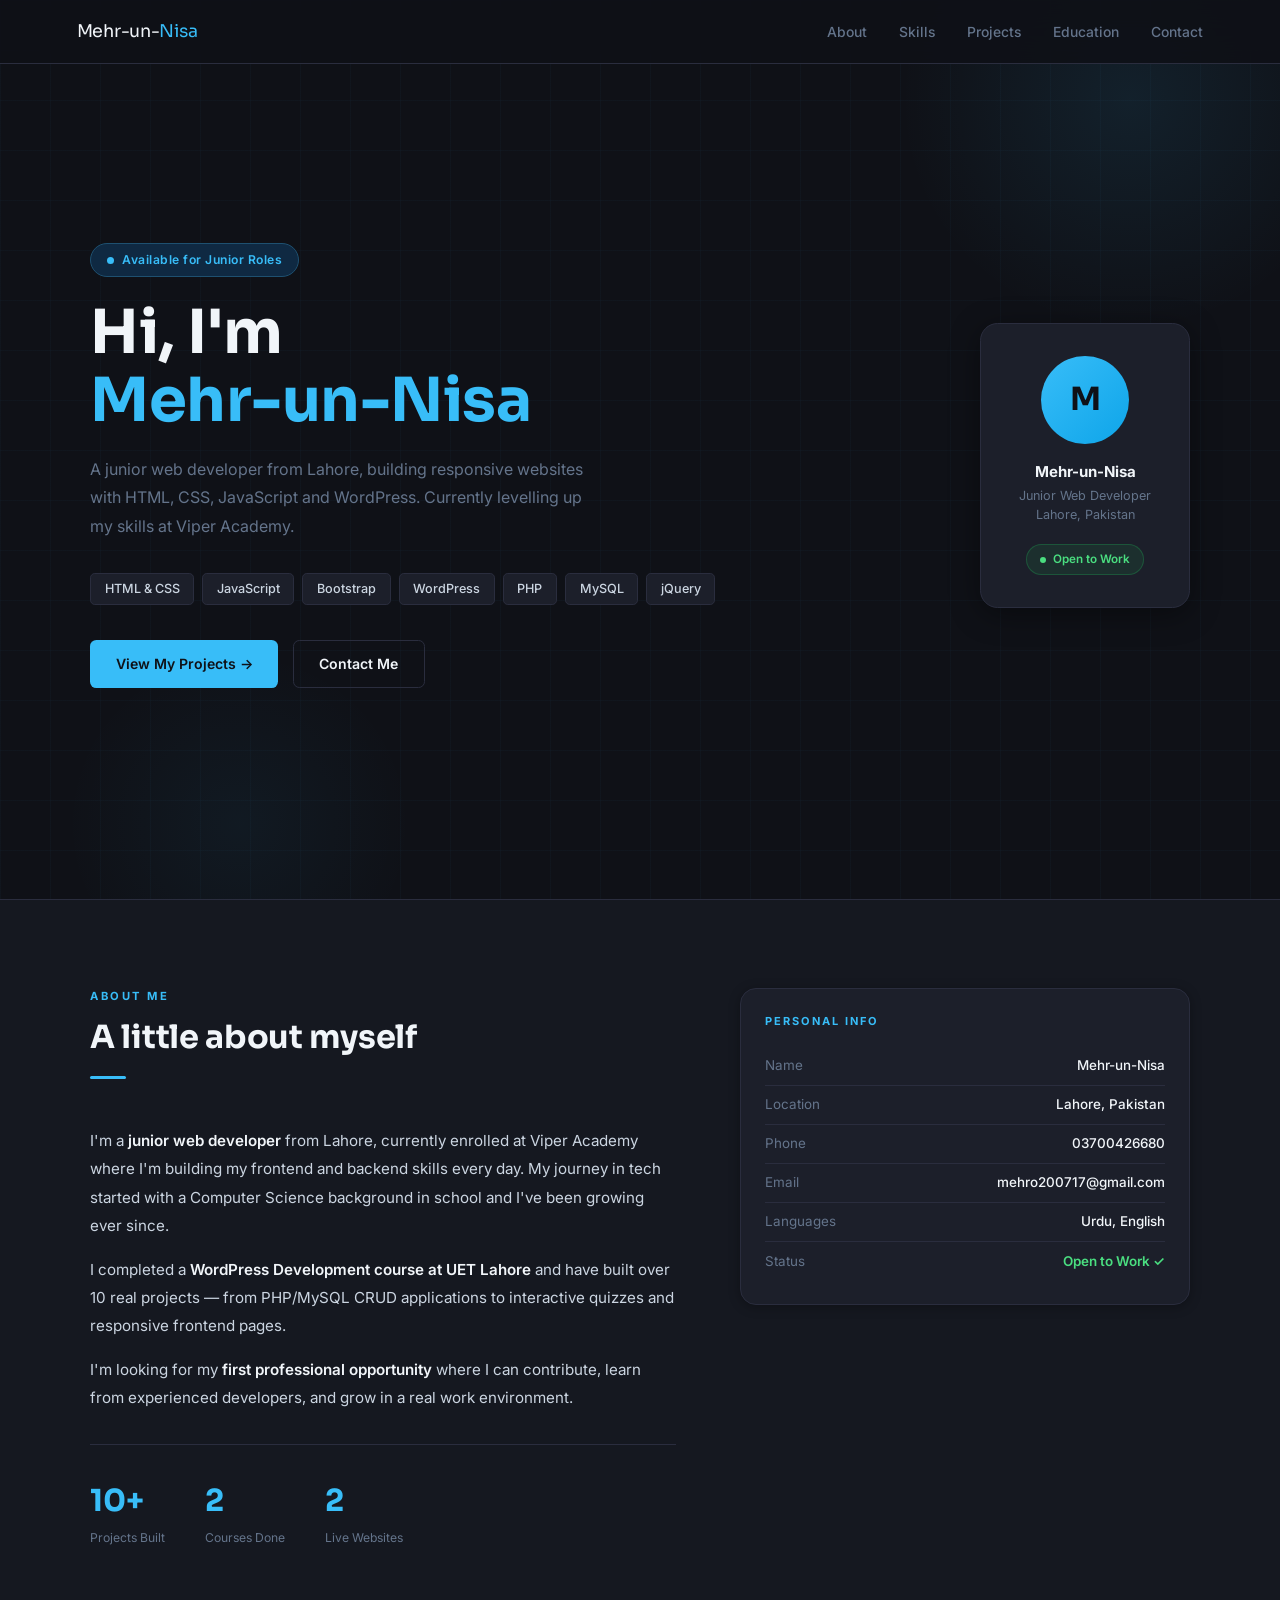
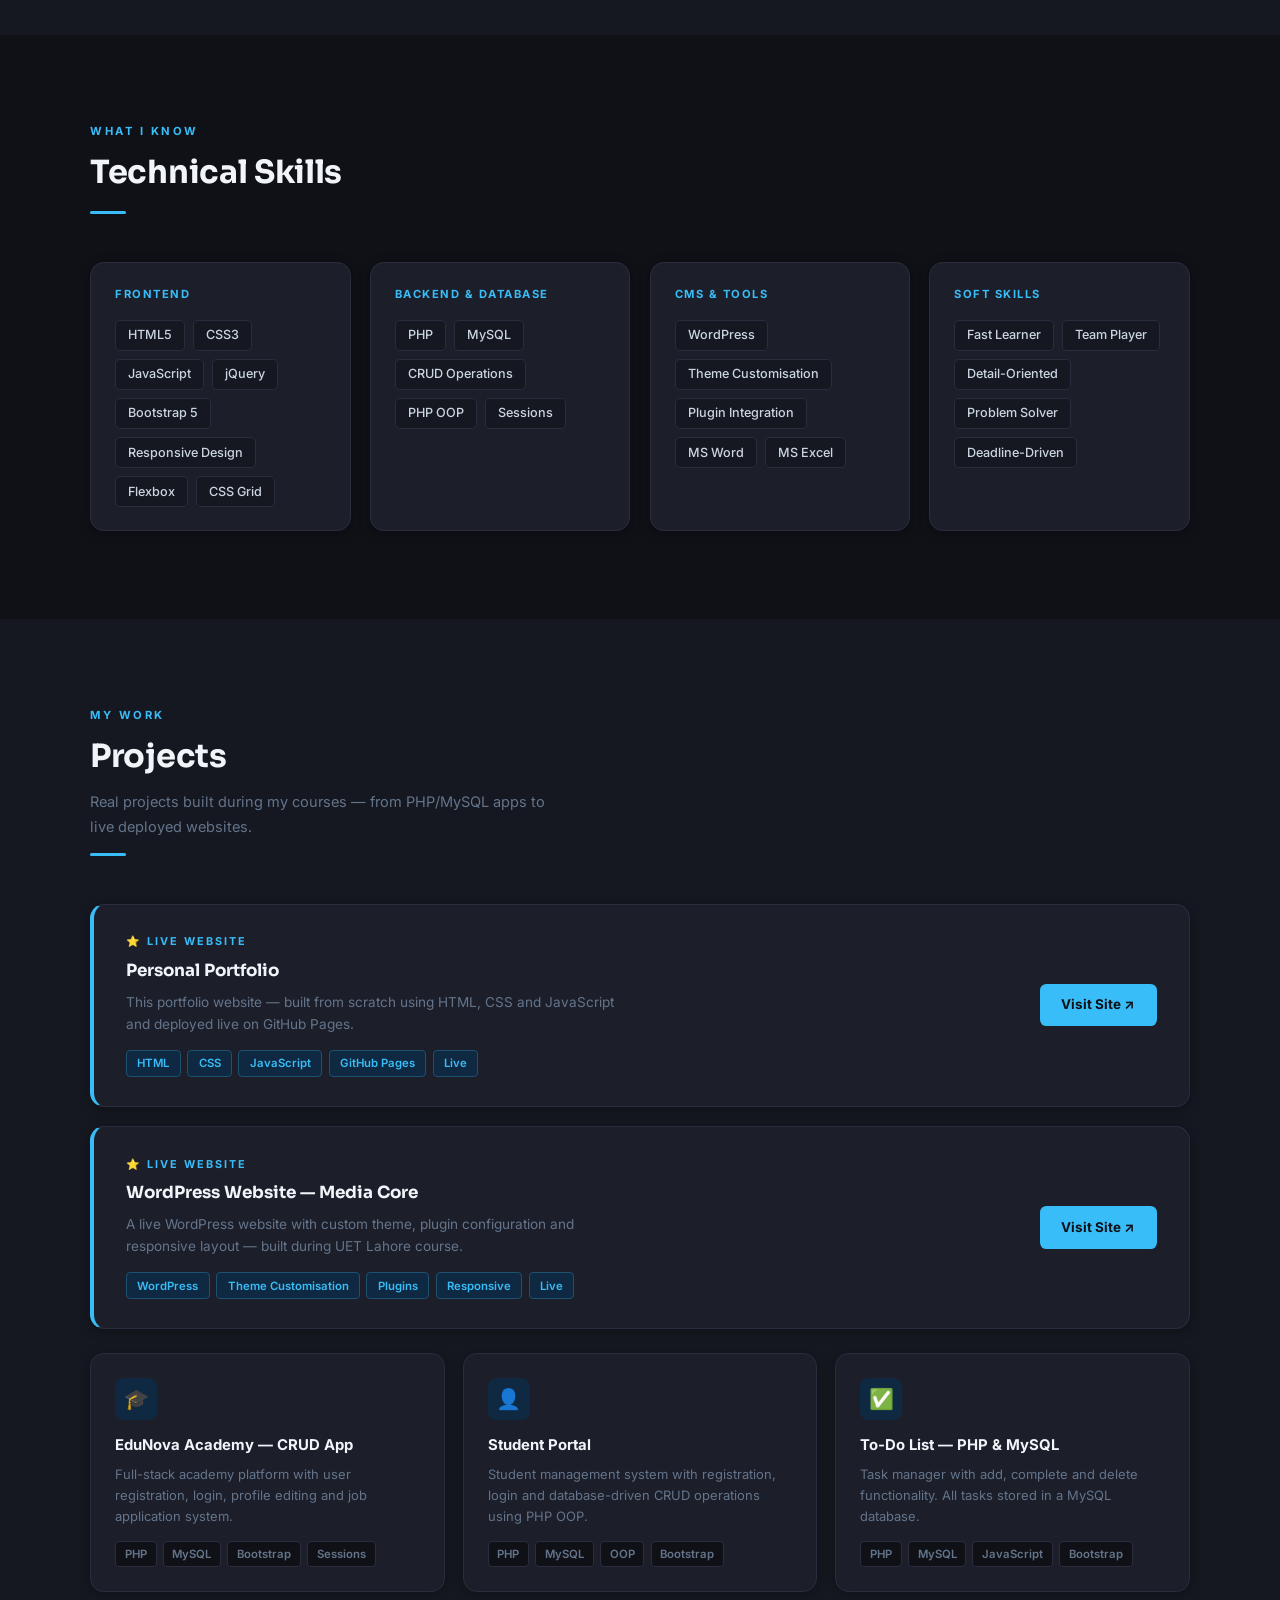
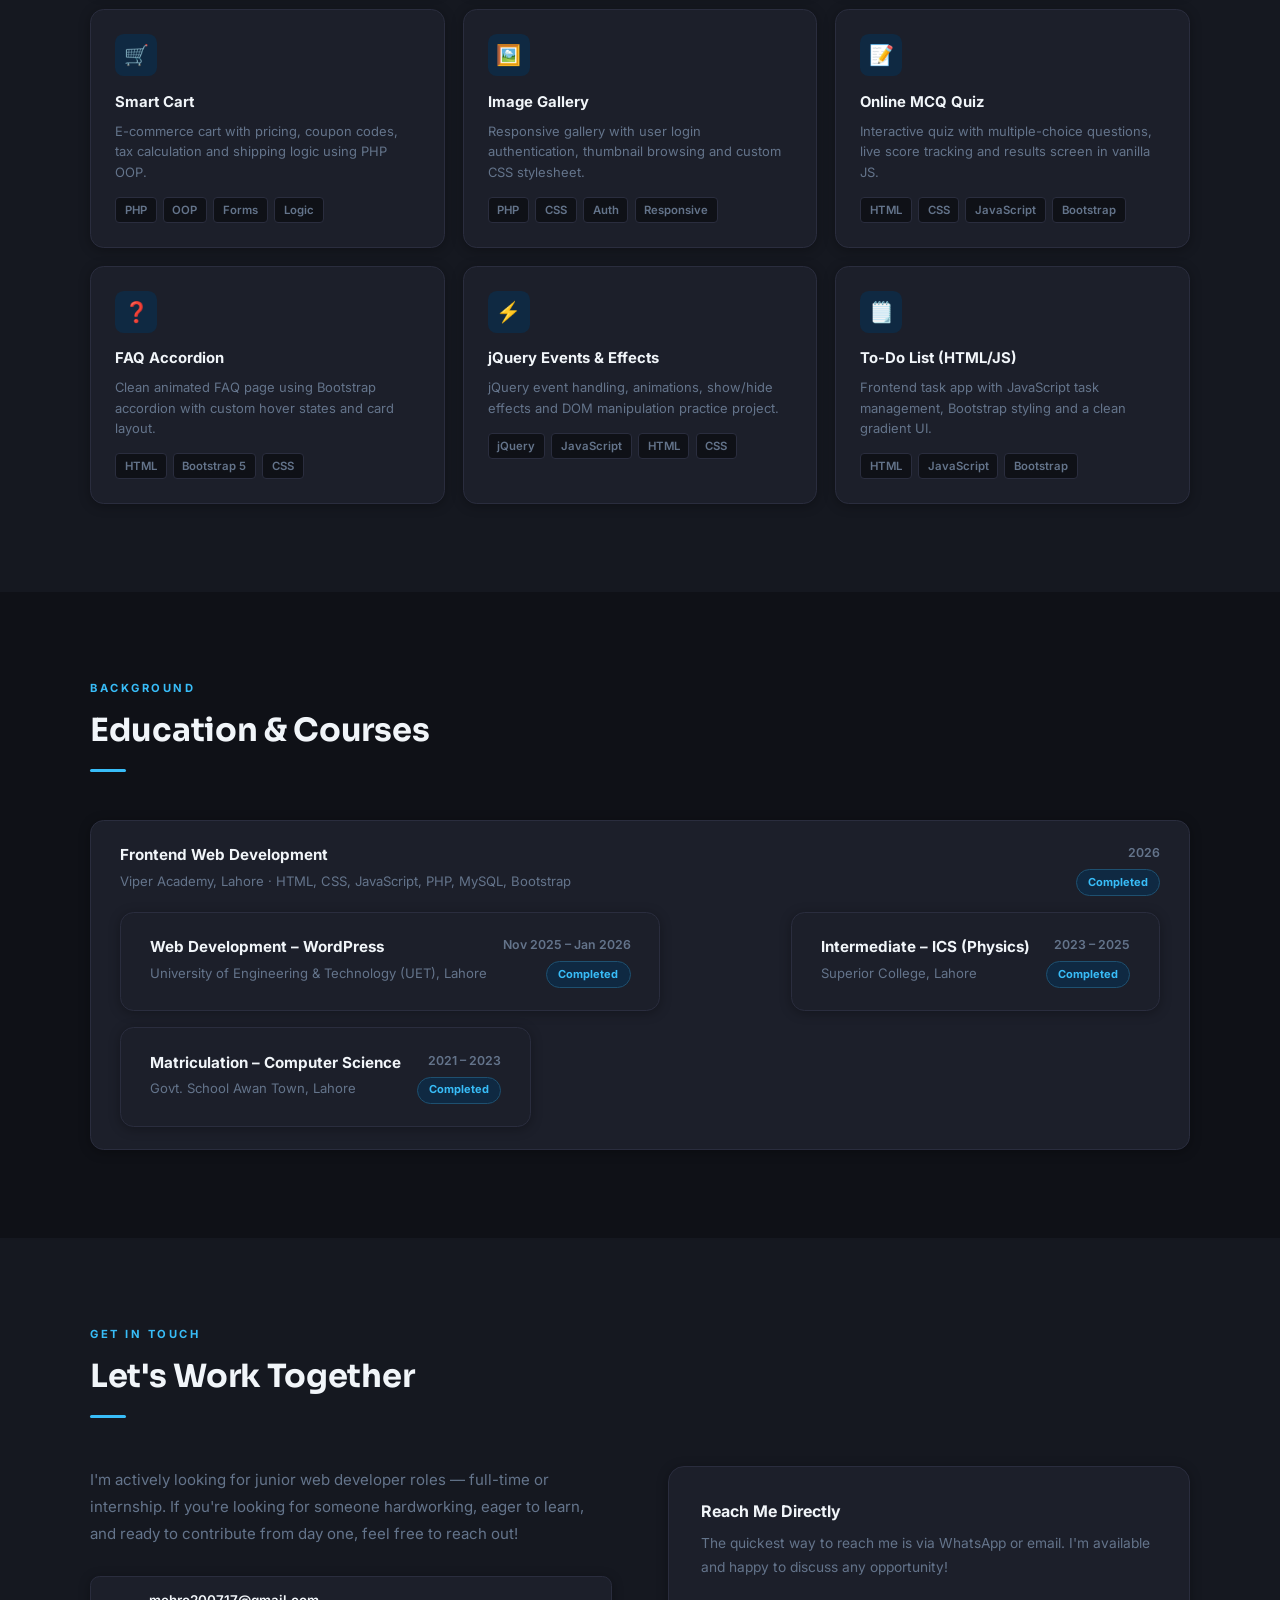
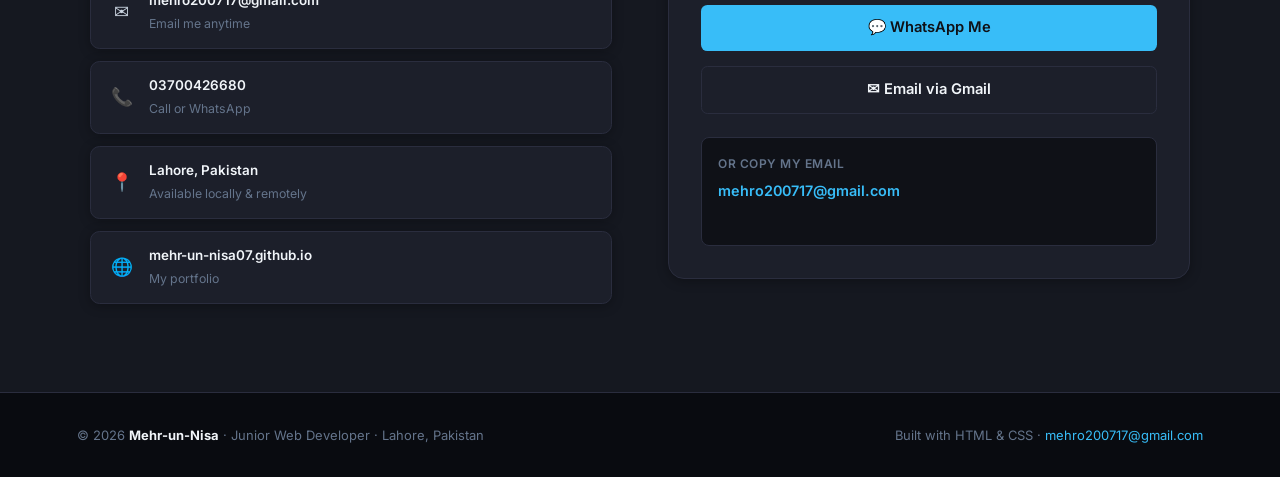
==== index.html @ b3abe7eb "Update index.html Course Update" ====
<!DOCTYPE html>
<html lang="en">
<head>
  <meta charset="UTF-8"/>
  <meta name="viewport" content="width=device-width, initial-scale=1.0"/>
  <title>Mehr-un-Nisa | Junior Web Developer</title>
  <link href="https://fonts.googleapis.com/css2?family=Inter:wght@300;400;500;600;700&family=Sora:wght@600;700&display=swap" rel="stylesheet"/>
  <style>
    *, *::before, *::after { margin:0; padding:0; box-sizing:border-box; }

    :root {
      --bg:        #0F1117;
      --bg2:       #151820;
      --card:      #1C1F2A;
      --card2:     #222638;
      --border:    #2A2D3E;
      --accent:    #38BDF8;
      --accent-lt: #0F2942;
      --accent-md: #1E5070;
      --accent-dk: #0EA5E9;
      --dark:      #F1F5F9;
      --body:      #CBD5E1;
      --muted:     #64748B;
      --shadow:    0 2px 12px rgba(0,0,0,0.3);
      --shadow-md: 0 6px 30px rgba(0,0,0,0.4);
    }

    html { scroll-behavior: smooth; }
    body { font-family: 'Inter', sans-serif; background: var(--bg); color: var(--body); overflow-x: hidden; line-height: 1.6; }

    /* NAV */
    nav {
      position: fixed; top: 0; left: 0; right: 0; z-index: 100;
      background: rgba(15,17,23,0.92);
      backdrop-filter: blur(16px);
      border-bottom: 1px solid var(--border);
      padding: 0 6%; height: 64px;
      display: flex; align-items: center; justify-content: space-between;
    }
    .nav-logo { font-family: 'Sora', sans-serif; font-size: 1.1rem; color: var(--dark); letter-spacing: -0.3px; }
    .nav-logo span { color: var(--accent); }
    .nav-links { list-style: none; display: flex; gap: 2rem; }
    .nav-links a { text-decoration: none; font-size: 0.87rem; font-weight: 500; color: var(--muted); transition: color 0.2s; }
    .nav-links a:hover { color: var(--accent); }

    /* HERO */
    .hero {
      min-height: 100vh;
      display: flex; align-items: center;
      padding: 7rem 6% 5rem;
      background: var(--bg);
      border-bottom: 1px solid var(--border);
      position: relative; overflow: hidden;
    }
    .hero-grid {
      position: absolute; inset: 0;
      background-image: linear-gradient(rgba(56,189,248,0.03) 1px, transparent 1px), linear-gradient(90deg, rgba(56,189,248,0.03) 1px, transparent 1px);
      background-size: 50px 50px;
      pointer-events: none;
    }
    .hero-glow {
      position: absolute; top: -150px; right: -100px;
      width: 500px; height: 500px;
      background: radial-gradient(circle, rgba(56,189,248,0.09) 0%, transparent 65%);
      border-radius: 50%; pointer-events: none;
    }
    .hero-glow2 {
      position: absolute; bottom: -100px; left: 5%;
      width: 350px; height: 350px;
      background: radial-gradient(circle, rgba(56,189,248,0.05) 0%, transparent 70%);
      border-radius: 50%; pointer-events: none;
    }
    .hero-inner { max-width: 1100px; margin: 0 auto; width: 100%; display: grid; grid-template-columns: 1fr auto; gap: 4rem; align-items: center; position: relative; z-index: 1; }
    .hero-pill {
      display: inline-flex; align-items: center; gap: 0.5rem;
      background: var(--accent-lt); color: var(--accent);
      font-size: 0.76rem; font-weight: 600; letter-spacing: 0.5px;
      padding: 0.38rem 1rem; border-radius: 2rem;
      border: 1px solid var(--accent-md); margin-bottom: 1.4rem;
    }
    .hero-pill::before { content: ''; width: 7px; height: 7px; border-radius: 50%; background: var(--accent); animation: blink 2s infinite; }
    @keyframes blink { 0%,100%{opacity:1;} 50%{opacity:0.2;} }
    .hero h1 { font-family: 'Sora', sans-serif; font-size: clamp(2.3rem, 5vw, 3.8rem); line-height: 1.12; color: var(--dark); margin-bottom: 1.2rem; letter-spacing: -0.5px; }
    .hero h1 span { color: var(--accent); }
    .hero-sub { font-size: 1rem; color: var(--muted); max-width: 500px; line-height: 1.8; margin-bottom: 2rem; }
    .hero-chips { display: flex; flex-wrap: wrap; gap: 0.5rem; margin-bottom: 2.2rem; }
    .chip { background: var(--card); border: 1px solid var(--border); color: var(--body); font-size: 0.79rem; font-weight: 500; padding: 0.3rem 0.85rem; border-radius: 0.3rem; }
    .hero-btns { display: flex; gap: 0.9rem; flex-wrap: wrap; }
    .btn { padding: 0.72rem 1.6rem; border-radius: 0.4rem; font-size: 0.88rem; font-weight: 600; text-decoration: none; transition: all 0.2s; font-family: 'Inter', sans-serif; border: none; cursor: pointer; display: inline-flex; align-items: center; gap: 0.4rem; }
    .btn-primary { background: var(--accent); color: #0F1117; }
    .btn-primary:hover { background: var(--accent-dk); transform: translateY(-2px); box-shadow: 0 6px 20px rgba(56,189,248,0.3); }
    .btn-outline { background: transparent; color: var(--dark); border: 1.5px solid var(--border); }
    .btn-outline:hover { border-color: var(--accent); color: var(--accent); transform: translateY(-2px); }

    .hero-card { background: var(--card); border: 1px solid var(--border); border-radius: 1.1rem; padding: 2rem 1.7rem; text-align: center; box-shadow: var(--shadow-md); min-width: 210px; }
    .avatar { width: 88px; height: 88px; border-radius: 50%; background: linear-gradient(135deg, var(--accent) 0%, #0EA5E9 100%); display: flex; align-items: center; justify-content: center; font-family: 'Sora', sans-serif; font-size: 2rem; color: #0F1117; font-weight: 700; margin: 0 auto 1rem; }
    .hero-card h3 { font-size: 0.94rem; font-weight: 700; color: var(--dark); margin-bottom: 0.2rem; }
    .hero-card p { font-size: 0.79rem; color: var(--muted); margin-bottom: 1.2rem; line-height: 1.5; }
    .open-badge { display: inline-flex; align-items: center; gap: 0.4rem; background: rgba(34,197,94,0.1); border: 1px solid rgba(34,197,94,0.25); color: #4ADE80; font-size: 0.73rem; font-weight: 600; padding: 0.33rem 0.85rem; border-radius: 2rem; }
    .open-badge::before { content: ''; width: 6px; height: 6px; border-radius: 50%; background: #4ADE80; animation: blink 2s infinite; }

    /* SECTIONS */
    .section { padding: 5.5rem 6%; }
    .section-inner { max-width: 1100px; margin: 0 auto; }
    .sec-label { font-size: 0.7rem; font-weight: 700; letter-spacing: 2.5px; text-transform: uppercase; color: var(--accent); margin-bottom: 0.4rem; }
    .sec-title { font-family: 'Sora', sans-serif; font-size: clamp(1.5rem, 2.5vw, 2rem); color: var(--dark); margin-bottom: 0.5rem; letter-spacing: -0.3px; }
    .sec-desc { font-size: 0.91rem; color: var(--muted); max-width: 480px; line-height: 1.7; }
    .sec-line { width: 36px; height: 3px; background: var(--accent); border-radius: 2px; margin-top: 0.8rem; margin-bottom: 3rem; }

    /* ABOUT */
    #about { background: var(--bg2); }
    .about-grid { display: grid; grid-template-columns: 1.3fr 1fr; gap: 4rem; align-items: start; }
    .about-text p { font-size: 0.95rem; color: var(--body); line-height: 1.85; margin-bottom: 1rem; }
    .about-text strong { color: var(--dark); font-weight: 600; }
    .stats { display: flex; gap: 2.5rem; margin-top: 2rem; padding-top: 2rem; border-top: 1px solid var(--border); }
    .stat-num { font-family: 'Sora', sans-serif; font-size: 1.9rem; color: var(--accent); font-weight: 700; }
    .stat-lbl { font-size: 0.76rem; color: var(--muted); margin-top: 0.1rem; }
    .info-box { background: var(--card); border: 1px solid var(--border); border-radius: 1rem; padding: 1.5rem; box-shadow: var(--shadow); }
    .info-box h4 { font-size: 0.69rem; font-weight: 700; letter-spacing: 2px; text-transform: uppercase; color: var(--accent); margin-bottom: 1rem; }
    .info-row { display: flex; justify-content: space-between; padding: 0.52rem 0; border-bottom: 1px solid var(--border); font-size: 0.84rem; }
    .info-row:last-child { border-bottom: none; }
    .info-row span:first-child { color: var(--muted); }
    .info-row span:last-child { color: var(--dark); font-weight: 500; text-align: right; max-width: 55%; }

    /* SKILLS */
    #skills { background: var(--bg); }
    .skills-grid { display: grid; grid-template-columns: repeat(auto-fit, minmax(240px, 1fr)); gap: 1.2rem; }
    .skill-box { background: var(--card); border: 1px solid var(--border); border-radius: 0.85rem; padding: 1.4rem 1.5rem; transition: all 0.22s; box-shadow: var(--shadow); }
    .skill-box:hover { border-color: var(--accent-md); transform: translateY(-3px); box-shadow: var(--shadow-md); }
    .skill-box-title { font-size: 0.7rem; font-weight: 700; letter-spacing: 1.5px; text-transform: uppercase; color: var(--accent); margin-bottom: 1rem; }
    .skill-tags { display: flex; flex-wrap: wrap; gap: 0.5rem; }
    .skill-tag { background: var(--bg2); border: 1px solid var(--border); color: var(--body); font-size: 0.79rem; font-weight: 500; padding: 0.28rem 0.75rem; border-radius: 0.3rem; }

    /* PROJECTS */
    #projects { background: var(--bg2); }
    .featured-card { background: var(--card); border: 1px solid var(--border); border-left: 4px solid var(--accent); border-radius: 0.9rem; padding: 1.8rem 2rem; margin-bottom: 1.2rem; display: flex; justify-content: space-between; align-items: center; gap: 2rem; flex-wrap: wrap; box-shadow: var(--shadow); transition: all 0.22s; }
    .featured-card:hover { box-shadow: var(--shadow-md); transform: translateY(-2px); border-color: var(--accent); }
    .feat-label { font-size: 0.68rem; font-weight: 700; letter-spacing: 2px; text-transform: uppercase; color: var(--accent); margin-bottom: 0.45rem; }
    .featured-card h3 { font-size: 1.05rem; font-weight: 700; color: var(--dark); margin-bottom: 0.35rem; font-family: 'Sora', sans-serif; }
    .featured-card p { font-size: 0.85rem; color: var(--muted); line-height: 1.65; margin-bottom: 0.9rem; max-width: 500px; }
    .tag-row { display: flex; flex-wrap: wrap; gap: 0.4rem; }
    .ptag { background: var(--accent-lt); border: 1px solid var(--accent-md); color: var(--accent); font-size: 0.71rem; font-weight: 600; padding: 0.22rem 0.65rem; border-radius: 0.25rem; }
    .live-btn { display: inline-flex; align-items: center; gap: 0.4rem; background: var(--accent); color: #0F1117; padding: 0.65rem 1.35rem; border-radius: 0.4rem; text-decoration: none; font-size: 0.84rem; font-weight: 700; white-space: nowrap; transition: all 0.2s; }
    .live-btn:hover { background: var(--accent-dk); transform: translateY(-1px); box-shadow: 0 4px 16px rgba(56,189,248,0.3); }

    .projects-grid { display: grid; grid-template-columns: repeat(auto-fill, minmax(290px, 1fr)); gap: 1.1rem; margin-top: 1.5rem; }
    .project-card { background: var(--card); border: 1px solid var(--border); border-radius: 0.85rem; padding: 1.5rem; transition: all 0.22s; box-shadow: var(--shadow); }
    .project-card:hover { border-color: var(--accent-md); transform: translateY(-3px); box-shadow: var(--shadow-md); }
    .project-icon { width: 42px; height: 42px; border-radius: 0.55rem; background: var(--accent-lt); display: flex; align-items: center; justify-content: center; font-size: 1.25rem; margin-bottom: 0.9rem; }
    .project-card h3 { font-size: 0.93rem; font-weight: 700; color: var(--dark); margin-bottom: 0.38rem; }
    .project-card p { font-size: 0.81rem; color: var(--muted); line-height: 1.6; margin-bottom: 0.9rem; }
    .project-techs { display: flex; flex-wrap: wrap; gap: 0.38rem; }
    .tech { background: var(--bg); border: 1px solid var(--border); color: var(--muted); font-size: 0.71rem; font-weight: 600; padding: 0.18rem 0.55rem; border-radius: 0.25rem; }

    /* EDUCATION */
    #education { background: var(--bg); }
    .edu-list { display: flex; flex-direction: column; gap: 1rem; }
    .edu-card { background: var(--card); border: 1px solid var(--border); border-radius: 0.85rem; padding: 1.4rem 1.8rem; display: flex; justify-content: space-between; align-items: flex-start; flex-wrap: wrap; gap: 1rem; transition: border-color 0.2s; box-shadow: var(--shadow); }
    .edu-card:hover { border-color: var(--accent-md); }
    .edu-card h4 { font-size: 0.95rem; font-weight: 700; color: var(--dark); margin-bottom: 0.2rem; }
    .edu-card p { font-size: 0.82rem; color: var(--muted); }
    .edu-right { display: flex; flex-direction: column; align-items: flex-end; gap: 0.4rem; }
    .edu-year { font-size: 0.77rem; font-weight: 600; color: var(--muted); }
    .edu-badge { font-size: 0.69rem; font-weight: 700; padding: 0.22rem 0.7rem; border-radius: 2rem; background: var(--accent-lt); color: var(--accent); border: 1px solid var(--accent-md); }
    .edu-badge.active { background: rgba(34,197,94,0.1); color: #4ADE80; border-color: rgba(34,197,94,0.3); }

    /* CONTACT */
    #contact { background: var(--bg2); }
    .contact-grid { display: grid; grid-template-columns: 1fr 1fr; gap: 3.5rem; align-items: start; }
    .contact-info p { font-size: 0.94rem; color: var(--muted); line-height: 1.8; margin-bottom: 1.8rem; }
    .contact-links { display: flex; flex-direction: column; gap: 0.75rem; }
    .contact-link { display: flex; align-items: center; gap: 0.9rem; background: var(--card); border: 1px solid var(--border); border-radius: 0.6rem; padding: 0.85rem 1.1rem; text-decoration: none; color: var(--body); font-size: 0.87rem; transition: all 0.2s; box-shadow: var(--shadow); }
    .contact-link:hover { border-color: var(--accent); color: var(--accent); transform: translateX(3px); }
    .contact-link-icon { font-size: 1.1rem; width: 26px; text-align: center; }
    .contact-link strong { display: block; font-size: 0.84rem; font-weight: 600; color: var(--dark); }
    .contact-link span { font-size: 0.77rem; color: var(--muted); }

    .contact-box { background: var(--card); border: 1px solid var(--border); border-radius: 1rem; padding: 2rem; box-shadow: var(--shadow); }
    .contact-box h3 { font-size: 1rem; font-weight: 700; color: var(--dark); margin-bottom: 0.5rem; }
    .contact-box p { font-size: 0.86rem; color: var(--muted); margin-bottom: 1.6rem; line-height: 1.7; }

    /* FOOTER */
    footer { background: #090B10; color: var(--muted); border-top: 1px solid var(--border); padding: 2rem 6%; display: flex; justify-content: space-between; align-items: center; flex-wrap: wrap; gap: 1rem; font-size: 0.81rem; }
    footer strong { color: var(--dark); }
    footer a { color: var(--accent); text-decoration: none; }

    /* FADE */
    .fade { opacity: 0; transform: translateY(18px); transition: opacity 0.55s ease, transform 0.55s ease; }
    .fade.in { opacity: 1; transform: none; }
    .d1 { transition-delay: 0.1s; } .d2 { transition-delay: 0.2s; } .d3 { transition-delay: 0.3s; }

    /* RESPONSIVE */
    @media (max-width: 860px) {
      .hero-inner, .about-grid, .contact-grid { grid-template-columns: 1fr; }
      .hero-card { display: none; }
    }
    @media (max-width: 560px) {
      .nav-links { gap: 1.1rem; }
      .featured-card { flex-direction: column; }
      .stats { gap: 1.5rem; }
    }
  </style>
</head>
<body>

<!-- NAV -->
<nav>
  <div class="nav-logo">Mehr-un-<span>Nisa</span></div>
  <ul class="nav-links">
    <li><a href="#about">About</a></li>
    <li><a href="#skills">Skills</a></li>
    <li><a href="#projects">Projects</a></li>
    <li><a href="#education">Education</a></li>
    <li><a href="#contact">Contact</a></li>
  </ul>
</nav>

<!-- HERO -->
<section class="hero">
  <div class="hero-grid"></div>
  <div class="hero-glow"></div>
  <div class="hero-glow2"></div>
  <div class="hero-inner">
    <div>
      <div class="hero-pill">Available for Junior Roles</div>
      <h1>Hi, I'm<br><span>Mehr-un-Nisa</span></h1>
      <p class="hero-sub">A junior web developer from Lahore, building responsive websites with HTML, CSS, JavaScript and WordPress. Currently levelling up my skills at Viper Academy.</p>
      <div class="hero-chips">
        <span class="chip">HTML & CSS</span>
        <span class="chip">JavaScript</span>
        <span class="chip">Bootstrap</span>
        <span class="chip">WordPress</span>
        <span class="chip">PHP</span>
        <span class="chip">MySQL</span>
        <span class="chip">jQuery</span>
      </div>
      <div class="hero-btns">
        <a href="#projects" class="btn btn-primary">View My Projects →</a>
        <a href="#contact" class="btn btn-outline">Contact Me</a>
      </div>
    </div>
    <div class="hero-card">
      <div class="avatar">M</div>
      <h3>Mehr-un-Nisa</h3>
      <p>Junior Web Developer<br>Lahore, Pakistan</p>
      <div class="open-badge">Open to Work</div>
    </div>
  </div>
</section>

<!-- ABOUT -->
<section class="section" id="about">
  <div class="section-inner">
    <div class="about-grid">
      <div class="fade">
        <p class="sec-label">About Me</p>
        <h2 class="sec-title">A little about myself</h2>
        <div class="sec-line"></div>
        <div class="about-text">
          <p>I'm a <strong>junior web developer</strong> from Lahore, currently enrolled at Viper Academy where I'm building my frontend and backend skills every day. My journey in tech started with a Computer Science background in school and I've been growing ever since.</p>
          <p>I completed a <strong>WordPress Development course at UET Lahore</strong> and have built over 10 real projects — from PHP/MySQL CRUD applications to interactive quizzes and responsive frontend pages.</p>
          <p>I'm looking for my <strong>first professional opportunity</strong> where I can contribute, learn from experienced developers, and grow in a real work environment.</p>
        </div>
        <div class="stats">
          <div><div class="stat-num">10+</div><div class="stat-lbl">Projects Built</div></div>
          <div><div class="stat-num">2</div><div class="stat-lbl">Courses Done</div></div>
          <div><div class="stat-num">2</div><div class="stat-lbl">Live Websites</div></div>
        </div>
      </div>
      <div class="fade d2">
        <div class="info-box">
          <h4>Personal Info</h4>
          <div class="info-row"><span>Name</span><span>Mehr-un-Nisa</span></div>
          <div class="info-row"><span>Location</span><span>Lahore, Pakistan</span></div>
          <div class="info-row"><span>Phone</span><span>03700426680</span></div>
          <div class="info-row"><span>Email</span><span>mehro200717@gmail.com</span></div>
          <div class="info-row"><span>Languages</span><span>Urdu, English</span></div>
          <div class="info-row"><span>Status</span><span style="color:#4ADE80;font-weight:600;">Open to Work ✓</span></div>
        </div>
      </div>
    </div>
  </div>
</section>

<!-- SKILLS -->
<section class="section" id="skills">
  <div class="section-inner">
    <div class="fade">
      <p class="sec-label">What I Know</p>
      <h2 class="sec-title">Technical Skills</h2>
      <div class="sec-line"></div>
    </div>
    <div class="skills-grid">
      <div class="skill-box fade">
        <div class="skill-box-title">Frontend</div>
        <div class="skill-tags">
          <span class="skill-tag">HTML5</span><span class="skill-tag">CSS3</span>
          <span class="skill-tag">JavaScript</span><span class="skill-tag">jQuery</span>
          <span class="skill-tag">Bootstrap 5</span><span class="skill-tag">Responsive Design</span>
          <span class="skill-tag">Flexbox</span><span class="skill-tag">CSS Grid</span>
        </div>
      </div>
      <div class="skill-box fade d1">
        <div class="skill-box-title">Backend & Database</div>
        <div class="skill-tags">
          <span class="skill-tag">PHP</span><span class="skill-tag">MySQL</span>
          <span class="skill-tag">CRUD Operations</span><span class="skill-tag">PHP OOP</span>
          <span class="skill-tag">Sessions</span>
        </div>
      </div>
      <div class="skill-box fade d2">
        <div class="skill-box-title">CMS & Tools</div>
        <div class="skill-tags">
          <span class="skill-tag">WordPress</span><span class="skill-tag">Theme Customisation</span>
          <span class="skill-tag">Plugin Integration</span><span class="skill-tag">MS Word</span>
          <span class="skill-tag">MS Excel</span>
        </div>
      </div>
      <div class="skill-box fade d3">
        <div class="skill-box-title">Soft Skills</div>
        <div class="skill-tags">
          <span class="skill-tag">Fast Learner</span><span class="skill-tag">Team Player</span>
          <span class="skill-tag">Detail-Oriented</span><span class="skill-tag">Problem Solver</span>
          <span class="skill-tag">Deadline-Driven</span>
        </div>
      </div>
    </div>
  </div>
</section>

<!-- PROJECTS -->
<section class="section" id="projects">
  <div class="section-inner">
    <div class="fade">
      <p class="sec-label">My Work</p>
      <h2 class="sec-title">Projects</h2>
      <p class="sec-desc">Real projects built during my courses — from PHP/MySQL apps to live deployed websites.</p>
      <div class="sec-line"></div>
    </div>

    <div class="featured-card fade">
      <div>
        <div class="feat-label">⭐ Live Website</div>
        <h3>Personal Portfolio</h3>
        <p>This portfolio website — built from scratch using HTML, CSS and JavaScript and deployed live on GitHub Pages.</p>
        <div class="tag-row"><span class="ptag">HTML</span><span class="ptag">CSS</span><span class="ptag">JavaScript</span><span class="ptag">GitHub Pages</span><span class="ptag">Live</span></div>
      </div>
      <a href="https://mehr-un-nisa07.github.io/" target="_blank" class="live-btn">Visit Site ↗</a>
    </div>

    <div class="featured-card fade">
      <div>
        <div class="feat-label">⭐ Live Website</div>
        <h3>WordPress Website — Media Core</h3>
        <p>A live WordPress website with custom theme, plugin configuration and responsive layout — built during UET Lahore course.</p>
        <div class="tag-row"><span class="ptag">WordPress</span><span class="ptag">Theme Customisation</span><span class="ptag">Plugins</span><span class="ptag">Responsive</span><span class="ptag">Live</span></div>
      </div>
      <a href="https://dev-media-core.pantheonsite.io/" target="_blank" class="live-btn">Visit Site ↗</a>
    </div>

    <div class="projects-grid">
      <div class="project-card fade">
        <div class="project-icon">🎓</div>
        <h3>EduNova Academy — CRUD App</h3>
        <p>Full-stack academy platform with user registration, login, profile editing and job application system.</p>
        <div class="project-techs"><span class="tech">PHP</span><span class="tech">MySQL</span><span class="tech">Bootstrap</span><span class="tech">Sessions</span></div>
      </div>
      <div class="project-card fade d1">
        <div class="project-icon">👤</div>
        <h3>Student Portal</h3>
        <p>Student management system with registration, login and database-driven CRUD operations using PHP OOP.</p>
        <div class="project-techs"><span class="tech">PHP</span><span class="tech">MySQL</span><span class="tech">OOP</span><span class="tech">Bootstrap</span></div>
      </div>
      <div class="project-card fade d2">
        <div class="project-icon">✅</div>
        <h3>To-Do List — PHP & MySQL</h3>
        <p>Task manager with add, complete and delete functionality. All tasks stored in a MySQL database.</p>
        <div class="project-techs"><span class="tech">PHP</span><span class="tech">MySQL</span><span class="tech">JavaScript</span><span class="tech">Bootstrap</span></div>
      </div>
      <div class="project-card fade">
        <div class="project-icon">🛒</div>
        <h3>Smart Cart</h3>
        <p>E-commerce cart with pricing, coupon codes, tax calculation and shipping logic using PHP OOP.</p>
        <div class="project-techs"><span class="tech">PHP</span><span class="tech">OOP</span><span class="tech">Forms</span><span class="tech">Logic</span></div>
      </div>
      <div class="project-card fade d1">
        <div class="project-icon">🖼️</div>
        <h3>Image Gallery</h3>
        <p>Responsive gallery with user login authentication, thumbnail browsing and custom CSS stylesheet.</p>
        <div class="project-techs"><span class="tech">PHP</span><span class="tech">CSS</span><span class="tech">Auth</span><span class="tech">Responsive</span></div>
      </div>
      <div class="project-card fade d2">
        <div class="project-icon">📝</div>
        <h3>Online MCQ Quiz</h3>
        <p>Interactive quiz with multiple-choice questions, live score tracking and results screen in vanilla JS.</p>
        <div class="project-techs"><span class="tech">HTML</span><span class="tech">CSS</span><span class="tech">JavaScript</span><span class="tech">Bootstrap</span></div>
      </div>
      <div class="project-card fade">
        <div class="project-icon">❓</div>
        <h3>FAQ Accordion</h3>
        <p>Clean animated FAQ page using Bootstrap accordion with custom hover states and card layout.</p>
        <div class="project-techs"><span class="tech">HTML</span><span class="tech">Bootstrap 5</span><span class="tech">CSS</span></div>
      </div>
      <div class="project-card fade d1">
        <div class="project-icon">⚡</div>
        <h3>jQuery Events & Effects</h3>
        <p>jQuery event handling, animations, show/hide effects and DOM manipulation practice project.</p>
        <div class="project-techs"><span class="tech">jQuery</span><span class="tech">JavaScript</span><span class="tech">HTML</span><span class="tech">CSS</span></div>
      </div>
      <div class="project-card fade d2">
        <div class="project-icon">🗒️</div>
        <h3>To-Do List (HTML/JS)</h3>
        <p>Frontend task app with JavaScript task management, Bootstrap styling and a clean gradient UI.</p>
        <div class="project-techs"><span class="tech">HTML</span><span class="tech">JavaScript</span><span class="tech">Bootstrap</span></div>
      </div>
    </div>
  </div>
</section>

<!-- EDUCATION -->
<section class="section" id="education">
  <div class="section-inner">
    <div class="fade">
      <p class="sec-label">Background</p>
      <h2 class="sec-title">Education & Courses</h2>
      <div class="sec-line"></div>
    </div>
    <div class="edu-list">
      <div class="edu-card fade">
       <div><h4>Frontend Web Development</h4><p>Viper Academy, Lahore · HTML, CSS, JavaScript, PHP, MySQL, Bootstrap</p></div>
       <div class="edu-right"><span class="edu-year">2026</span><span class="edu-badge">Completed</span></div>
      <div class="edu-card fade">
        <div><h4>Web Development – WordPress</h4><p>University of Engineering & Technology (UET), Lahore</p></div>
        <div class="edu-right"><span class="edu-year">Nov 2025 – Jan 2026</span><span class="edu-badge">Completed</span></div>
      </div>
      <div class="edu-card fade">
        <div><h4>Intermediate – ICS (Physics)</h4><p>Superior College, Lahore</p></div>
        <div class="edu-right"><span class="edu-year">2023 – 2025</span><span class="edu-badge">Completed</span></div>
      </div>
      <div class="edu-card fade">
        <div><h4>Matriculation – Computer Science</h4><p>Govt. School Awan Town, Lahore</p></div>
        <div class="edu-right"><span class="edu-year">2021 – 2023</span><span class="edu-badge">Completed</span></div>
      </div>
    </div>
  </div>
</section>

<!-- CONTACT -->
<section class="section" id="contact">
  <div class="section-inner">
    <div class="fade">
      <p class="sec-label">Get In Touch</p>
      <h2 class="sec-title">Let's Work Together</h2>
      <div class="sec-line"></div>
    </div>
    <div class="contact-grid">
      <div class="fade">
        <div class="contact-info">
          <p>I'm actively looking for junior web developer roles — full-time or internship. If you're looking for someone hardworking, eager to learn, and ready to contribute from day one, feel free to reach out!</p>
        </div>
        <div class="contact-links">
          <a href="mailto:mehro200717@gmail.com" class="contact-link">
            <div class="contact-link-icon">✉</div>
            <div><strong>mehro200717@gmail.com</strong><span>Email me anytime</span></div>
          </a>
          <a href="tel:03700426680" class="contact-link">
            <div class="contact-link-icon">📞</div>
            <div><strong>03700426680</strong><span>Call or WhatsApp</span></div>
          </a>
          <div class="contact-link">
            <div class="contact-link-icon">📍</div>
            <div><strong>Lahore, Pakistan</strong><span>Available locally & remotely</span></div>
          </div>
          <a href="https://mehr-un-nisa07.github.io/" target="_blank" class="contact-link">
            <div class="contact-link-icon">🌐</div>
            <div><strong>mehr-un-nisa07.github.io</strong><span>My portfolio</span></div>
          </a>
        </div>
      </div>

      <div class="contact-box fade d2">
        <h3>Reach Me Directly</h3>
        <p>The quickest way to reach me is via WhatsApp or email. I'm available and happy to discuss any opportunity!</p>
        <a href="https://wa.me/923700426680" target="_blank" class="btn btn-primary" style="width:100%;justify-content:center;margin-bottom:0.9rem;font-size:0.92rem;">
          💬 WhatsApp Me
        </a>
        <a href="https://mail.google.com/mail/?view=cm&to=mehro200717@gmail.com&su=Job%20Opportunity&body=Hi%20Mehr-un-Nisa%2C%20I%20saw%20your%20portfolio%20and%20would%20like%20to%20discuss%20an%20opportunity." target="_blank" class="btn btn-outline" style="width:100%;justify-content:center;font-size:0.92rem;">
          ✉ Email via Gmail
        </a>
        <div style="margin-top:1.4rem;padding:1rem;background:var(--bg);border-radius:0.5rem;border:1px solid var(--border);">
          <p style="font-size:0.75rem;color:var(--muted);margin-bottom:0.3rem;font-weight:600;letter-spacing:0.5px;">OR COPY MY EMAIL</p>
          <p style="font-size:0.9rem;color:var(--accent);font-weight:600;cursor:pointer;" onclick="navigator.clipboard.writeText('mehro200717@gmail.com');this.innerText='✓ Copied!';setTimeout(()=>this.innerText='mehro200717@gmail.com',2000)">mehro200717@gmail.com</p>
        </div>
      </div>
    </div>
  </div>
</section>

<!-- FOOTER -->
<footer>
  <span>© 2026 <strong>Mehr-un-Nisa</strong> · Junior Web Developer · Lahore, Pakistan</span>
  <span>Built with HTML & CSS · <a href="mailto:mehro200717@gmail.com">mehro200717@gmail.com</a></span>
</footer>

<script>
  const obs = new IntersectionObserver(entries => {
    entries.forEach(e => { if (e.isIntersecting) e.target.classList.add('in'); });
  }, { threshold: 0.1 });
  document.querySelectorAll('.fade').forEach(el => obs.observe(el));
</script>

</body>
</html>
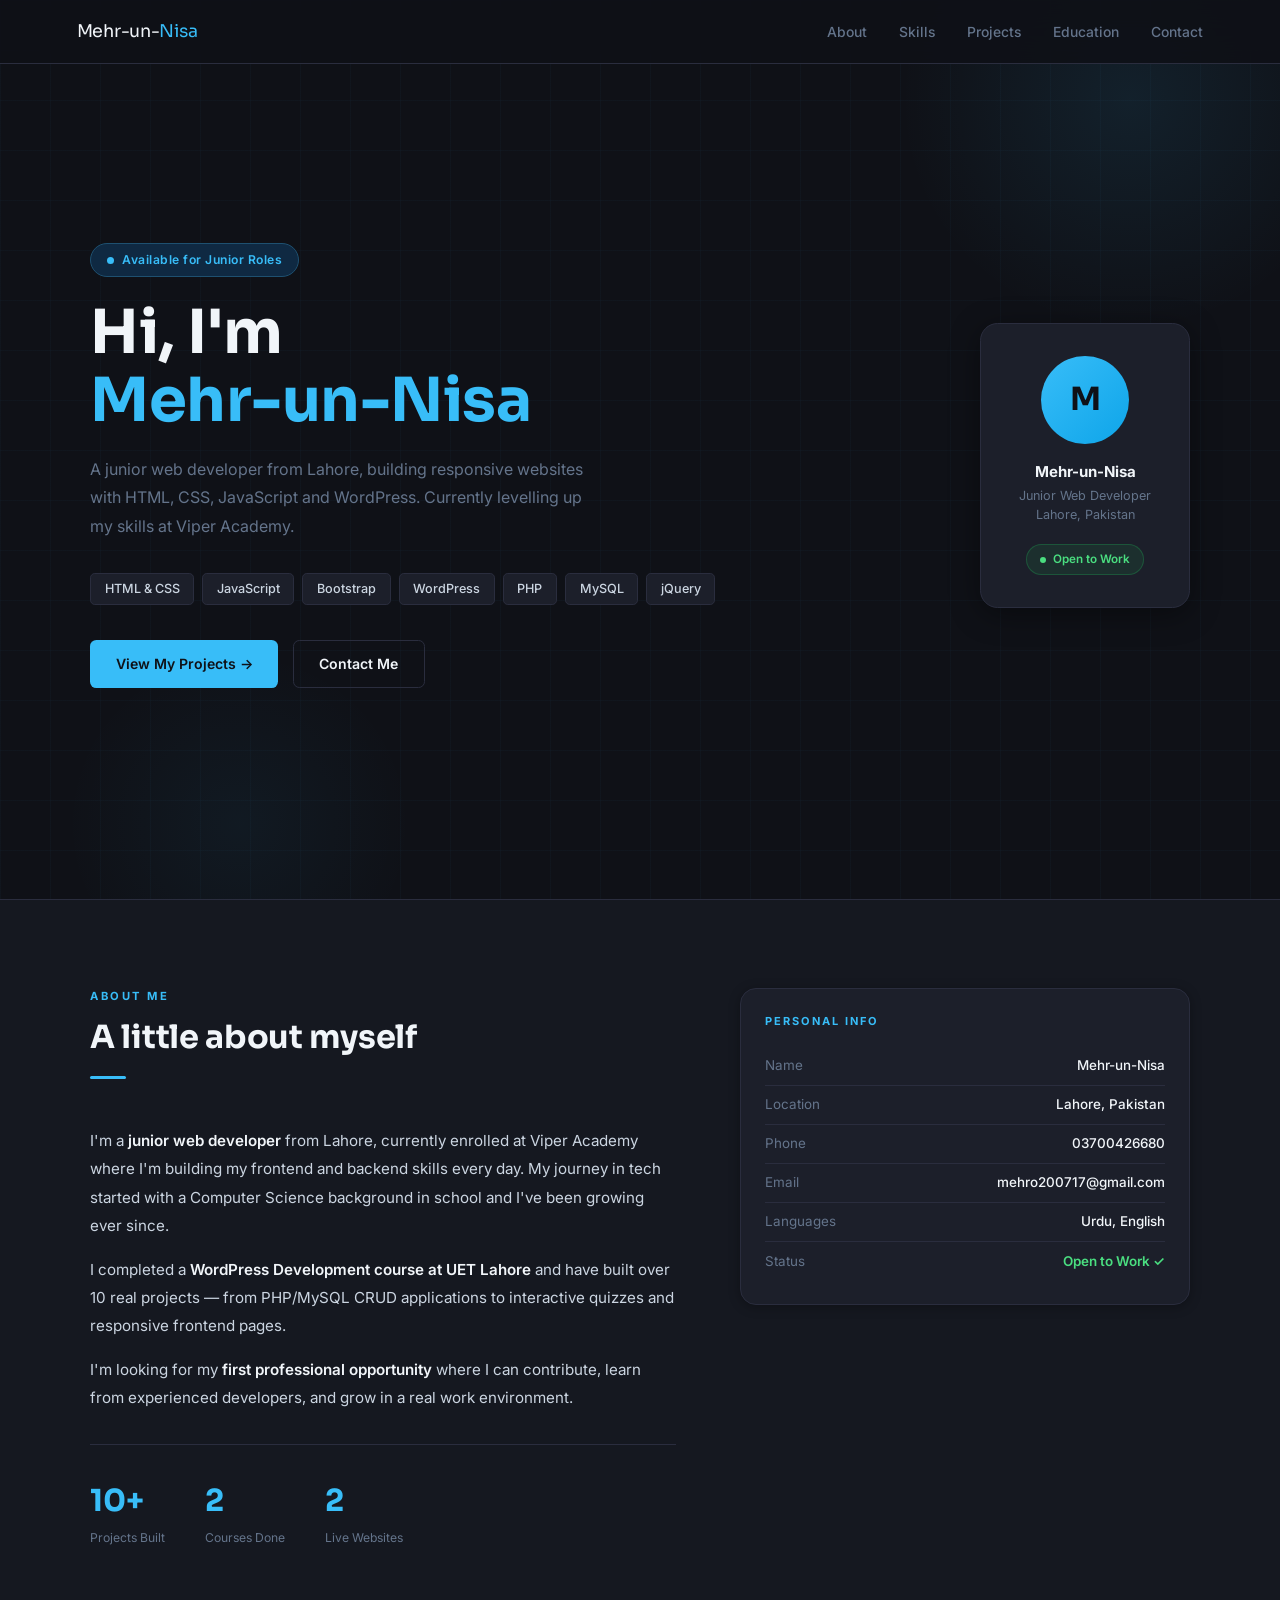
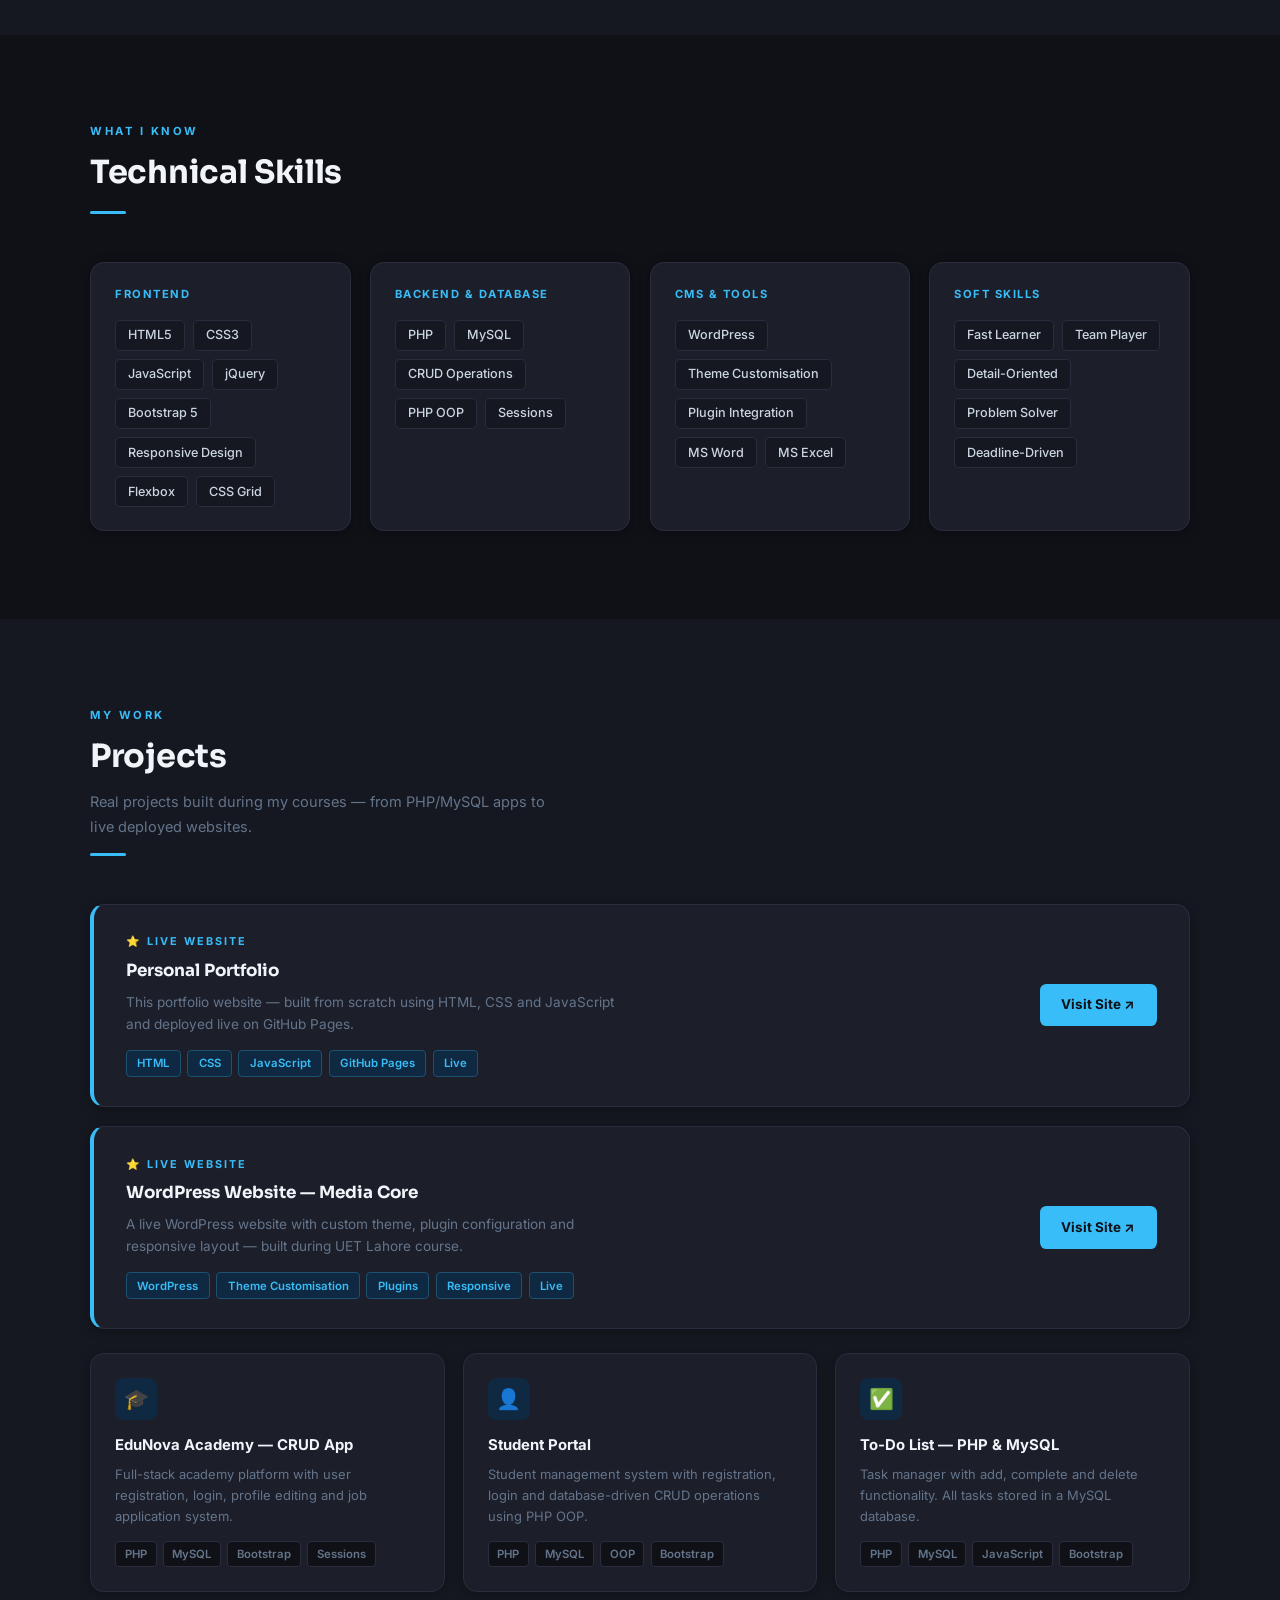
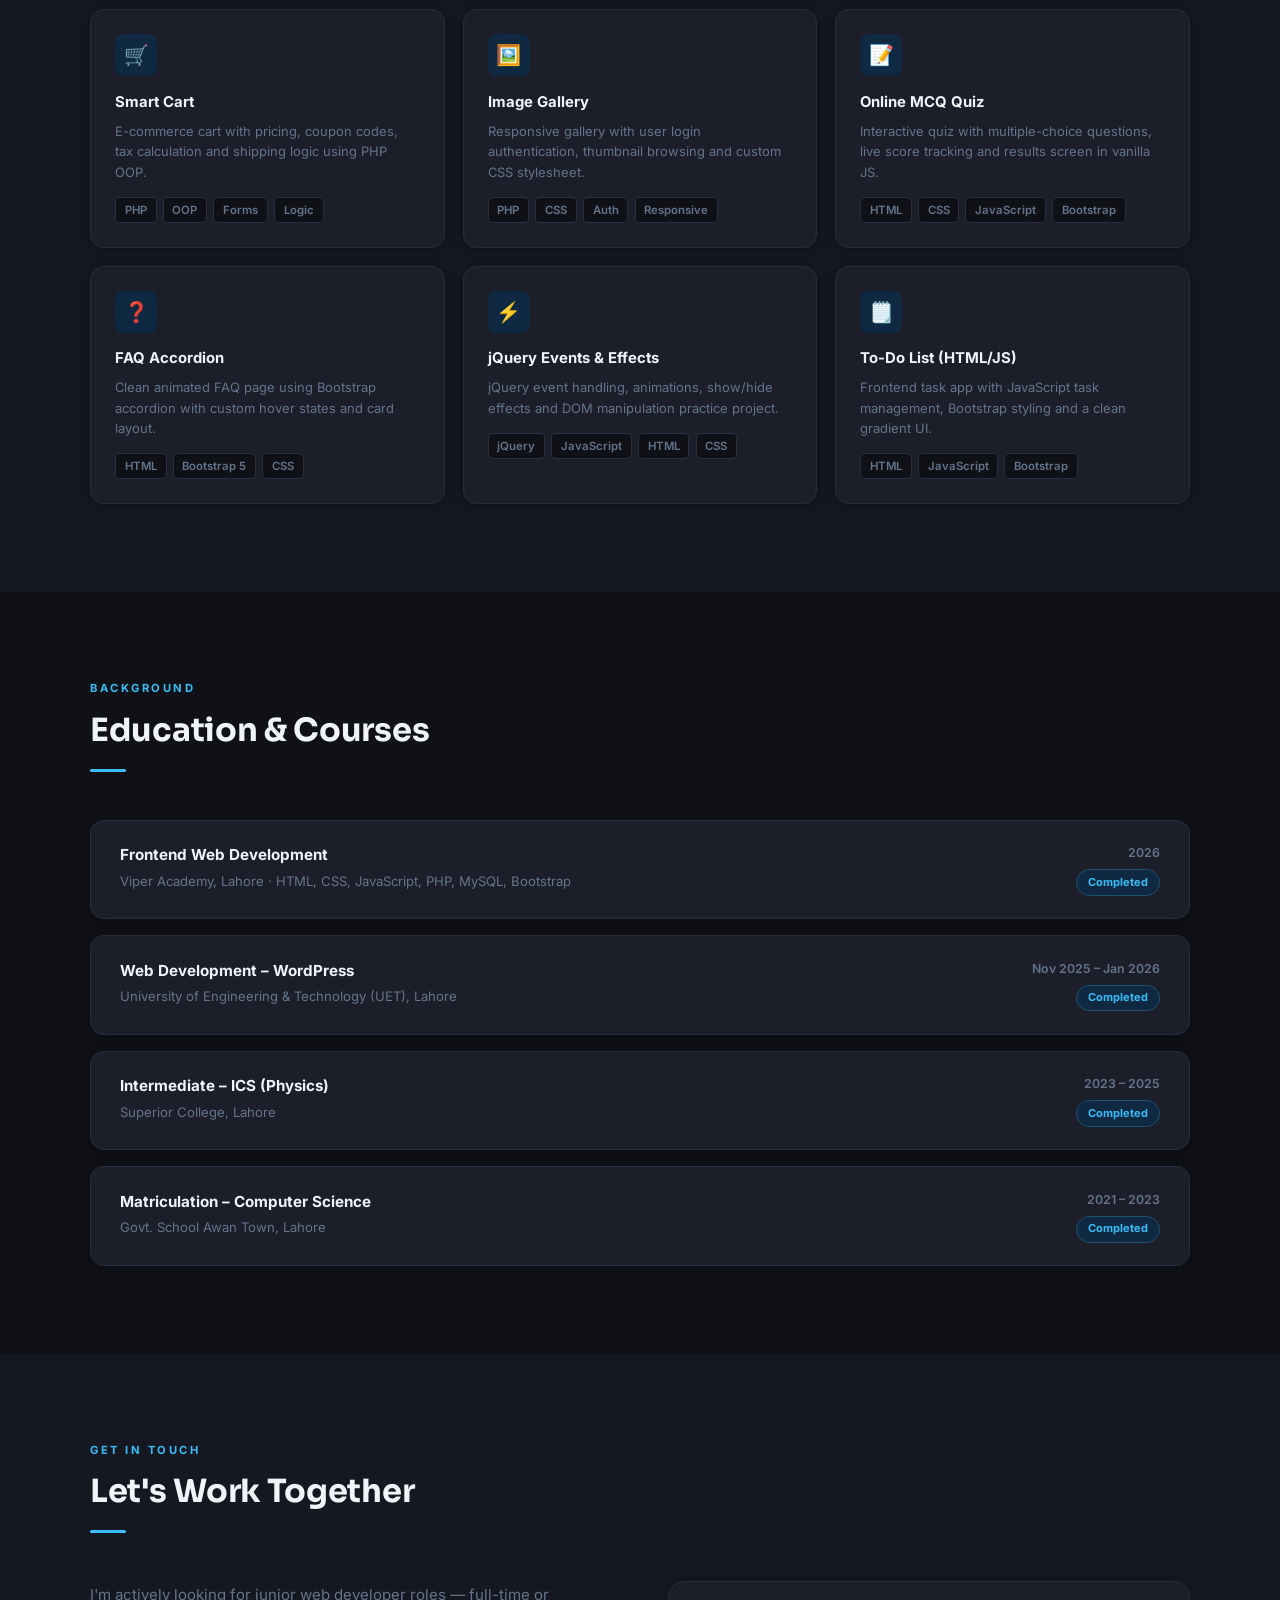
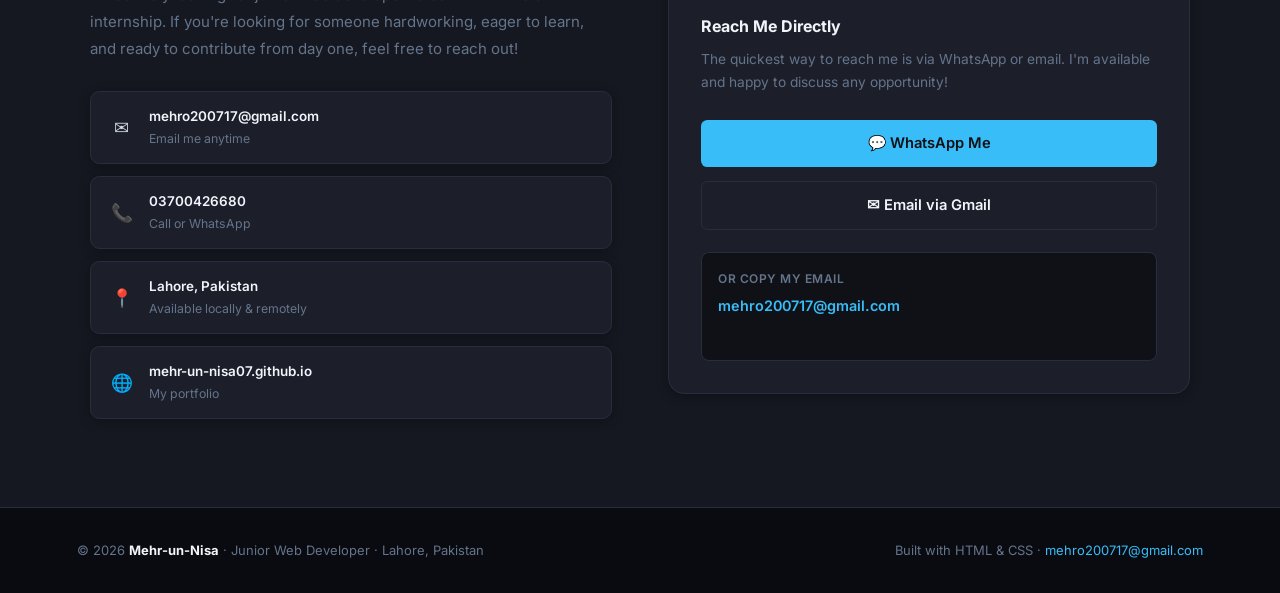
==== commit 7005cb87: "Update index.html Update" ====
--- a/index.html
+++ b/index.html
@@ -427,8 +427,9 @@
     </div>
     <div class="edu-list">
       <div class="edu-card fade">
-       <div><h4>Frontend Web Development</h4><p>Viper Academy, Lahore · HTML, CSS, JavaScript, PHP, MySQL, Bootstrap</p></div>
-       <div class="edu-right"><span class="edu-year">2026</span><span class="edu-badge">Completed</span></div>
+        <div><h4>Frontend Web Development</h4><p>Viper Academy, Lahore · HTML, CSS, JavaScript, PHP, MySQL, Bootstrap</p></div>
+        <div class="edu-right"><span class="edu-year">2026</span><span class="edu-badge">Completed</span></div>
+      </div>
       <div class="edu-card fade">
         <div><h4>Web Development – WordPress</h4><p>University of Engineering & Technology (UET), Lahore</p></div>
         <div class="edu-right"><span class="edu-year">Nov 2025 – Jan 2026</span><span class="edu-badge">Completed</span></div>
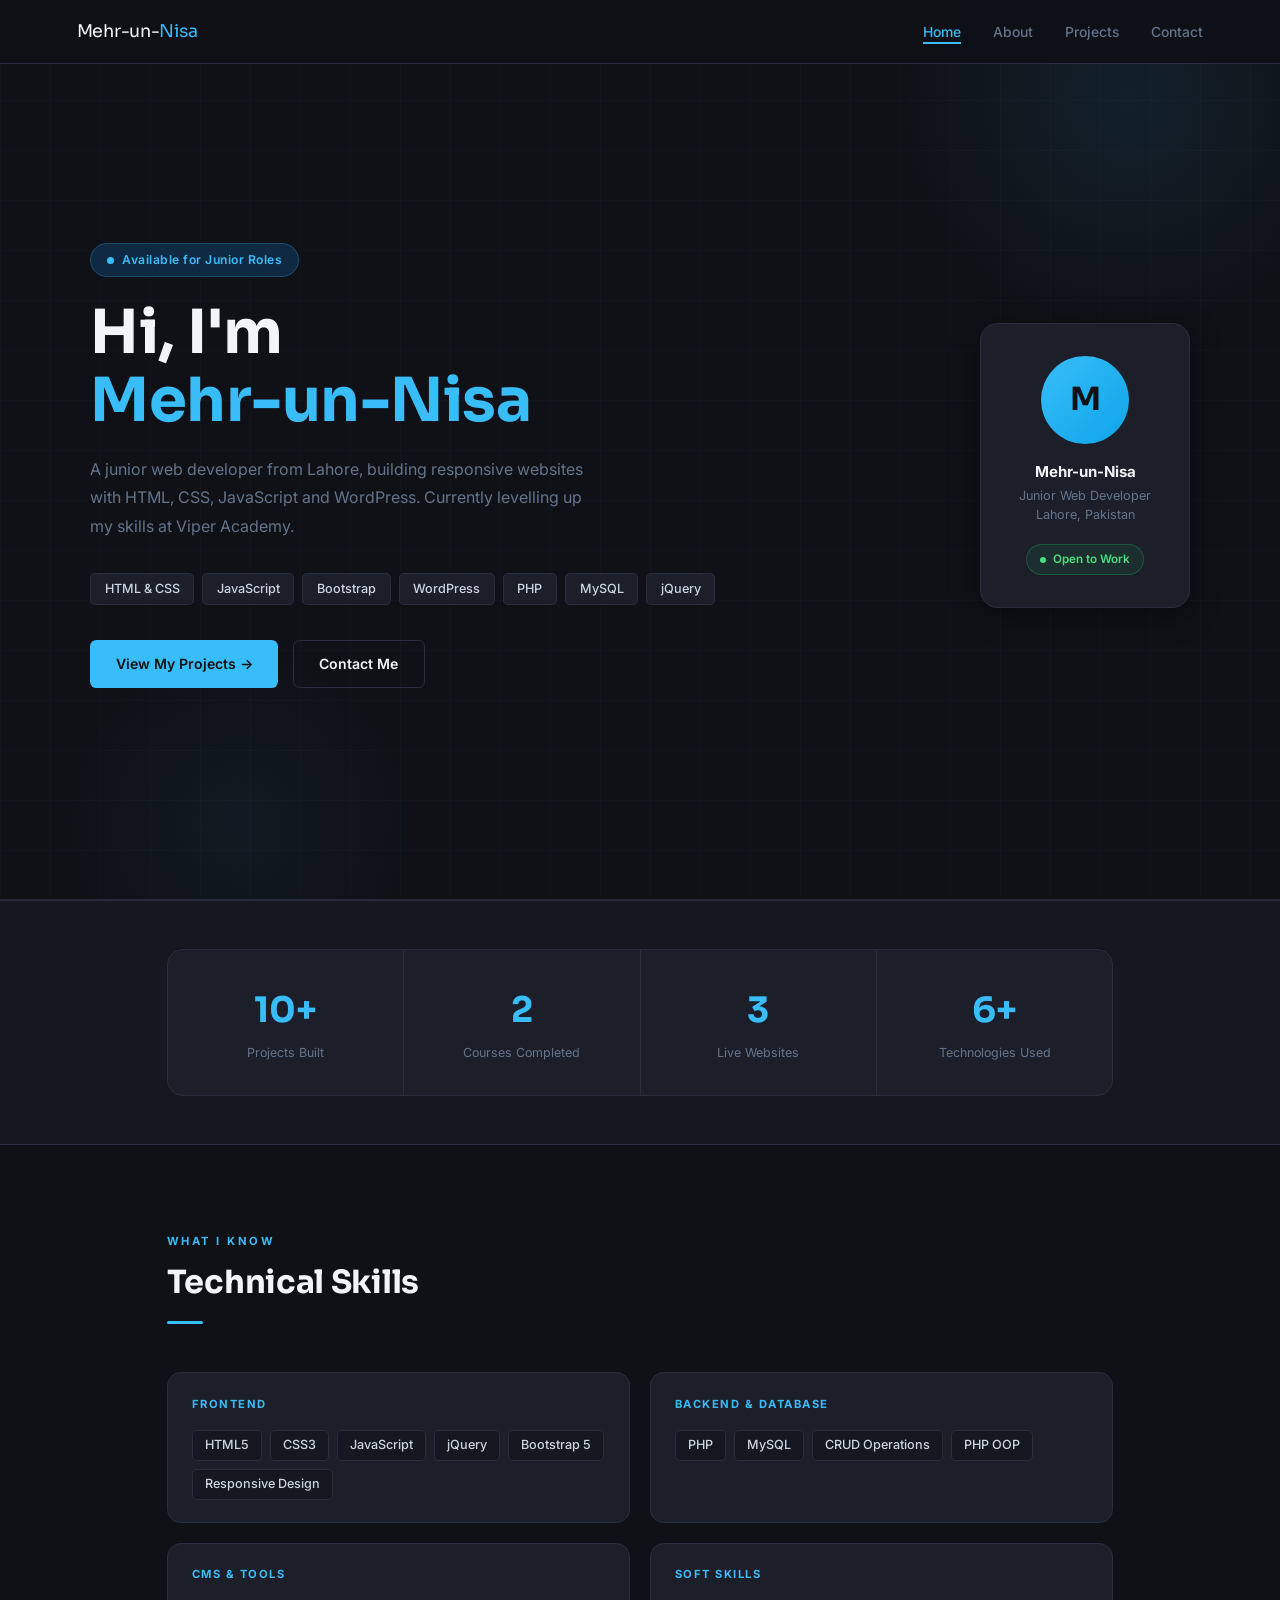
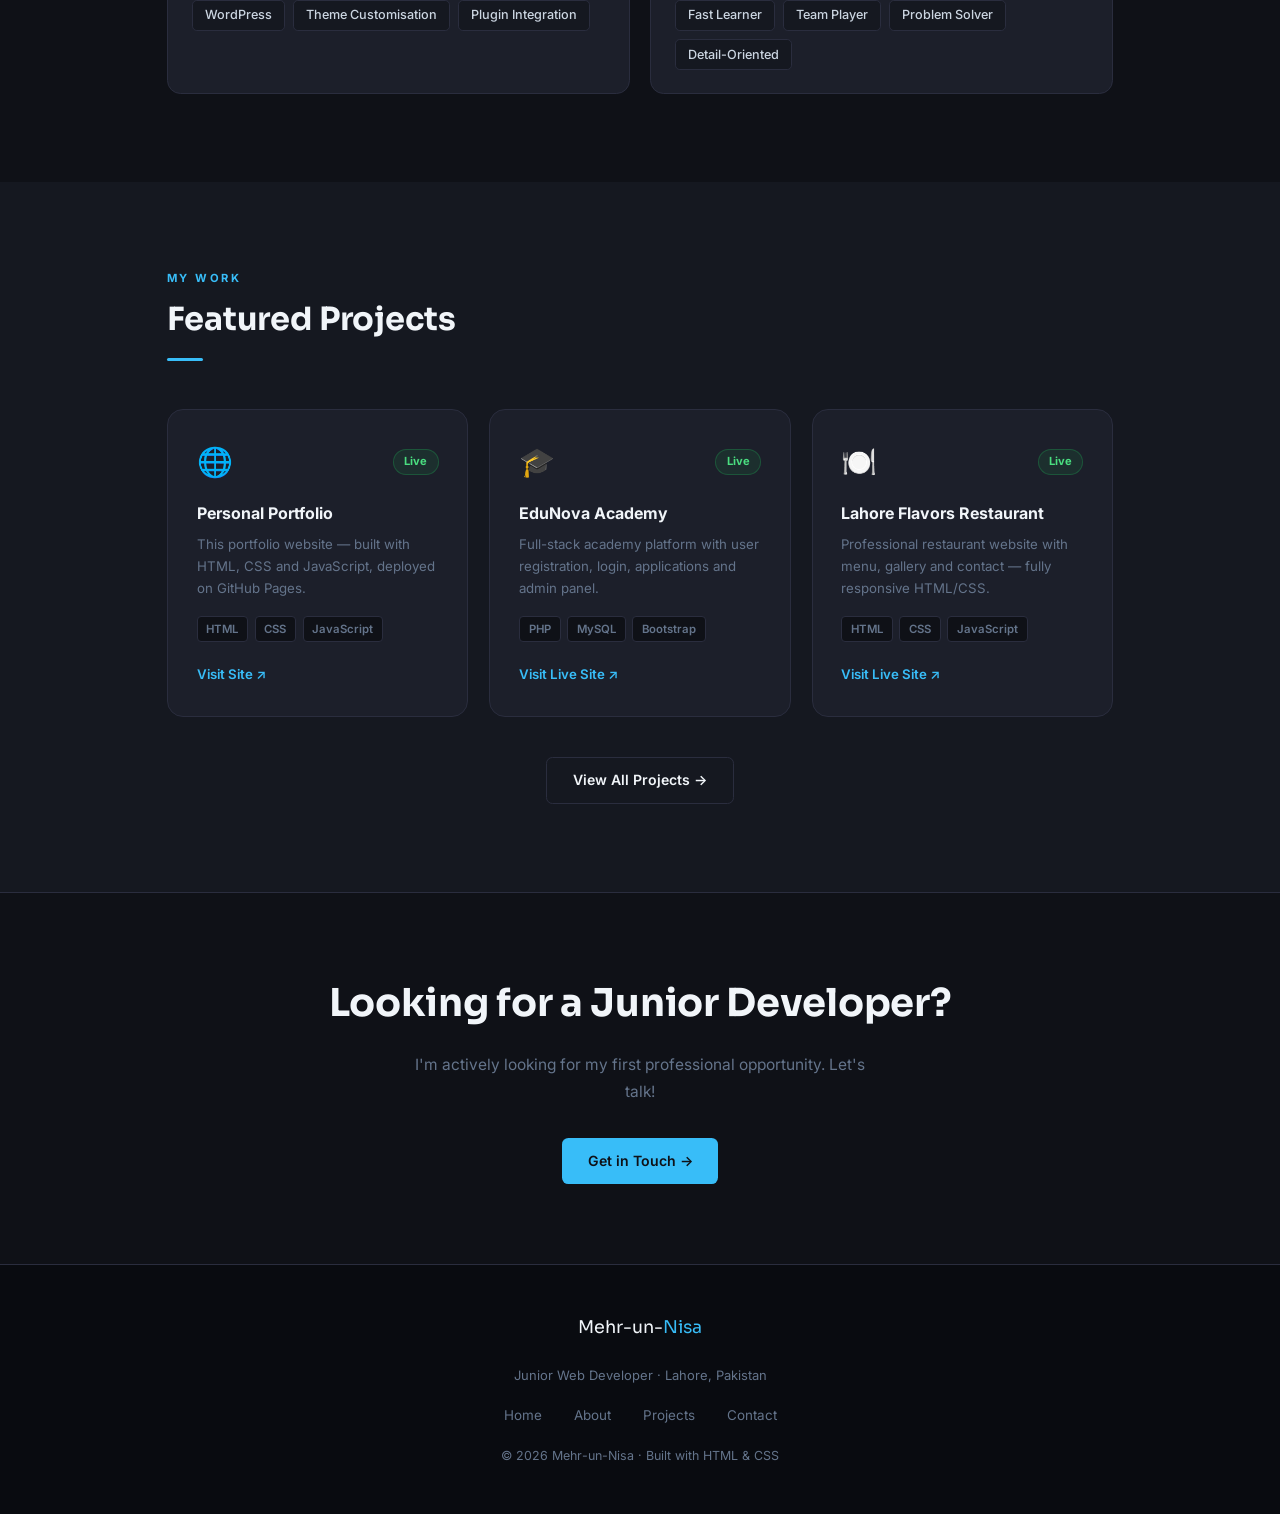
==== commit e5cac134: "Add files via upload" ====
--- a/index.html
+++ b/index.html
@@ -5,223 +5,27 @@
   <meta name="viewport" content="width=device-width, initial-scale=1.0"/>
   <title>Mehr-un-Nisa | Junior Web Developer</title>
   <link href="https://fonts.googleapis.com/css2?family=Inter:wght@300;400;500;600;700&family=Sora:wght@600;700&display=swap" rel="stylesheet"/>
-  <style>
-    *, *::before, *::after { margin:0; padding:0; box-sizing:border-box; }
-
-    :root {
-      --bg:        #0F1117;
-      --bg2:       #151820;
-      --card:      #1C1F2A;
-      --card2:     #222638;
-      --border:    #2A2D3E;
-      --accent:    #38BDF8;
-      --accent-lt: #0F2942;
-      --accent-md: #1E5070;
-      --accent-dk: #0EA5E9;
-      --dark:      #F1F5F9;
-      --body:      #CBD5E1;
-      --muted:     #64748B;
-      --shadow:    0 2px 12px rgba(0,0,0,0.3);
-      --shadow-md: 0 6px 30px rgba(0,0,0,0.4);
-    }
-
-    html { scroll-behavior: smooth; }
-    body { font-family: 'Inter', sans-serif; background: var(--bg); color: var(--body); overflow-x: hidden; line-height: 1.6; }
-
-    /* NAV */
-    nav {
-      position: fixed; top: 0; left: 0; right: 0; z-index: 100;
-      background: rgba(15,17,23,0.92);
-      backdrop-filter: blur(16px);
-      border-bottom: 1px solid var(--border);
-      padding: 0 6%; height: 64px;
-      display: flex; align-items: center; justify-content: space-between;
-    }
-    .nav-logo { font-family: 'Sora', sans-serif; font-size: 1.1rem; color: var(--dark); letter-spacing: -0.3px; }
-    .nav-logo span { color: var(--accent); }
-    .nav-links { list-style: none; display: flex; gap: 2rem; }
-    .nav-links a { text-decoration: none; font-size: 0.87rem; font-weight: 500; color: var(--muted); transition: color 0.2s; }
-    .nav-links a:hover { color: var(--accent); }
-
-    /* HERO */
-    .hero {
-      min-height: 100vh;
-      display: flex; align-items: center;
-      padding: 7rem 6% 5rem;
-      background: var(--bg);
-      border-bottom: 1px solid var(--border);
-      position: relative; overflow: hidden;
-    }
-    .hero-grid {
-      position: absolute; inset: 0;
-      background-image: linear-gradient(rgba(56,189,248,0.03) 1px, transparent 1px), linear-gradient(90deg, rgba(56,189,248,0.03) 1px, transparent 1px);
-      background-size: 50px 50px;
-      pointer-events: none;
-    }
-    .hero-glow {
-      position: absolute; top: -150px; right: -100px;
-      width: 500px; height: 500px;
-      background: radial-gradient(circle, rgba(56,189,248,0.09) 0%, transparent 65%);
-      border-radius: 50%; pointer-events: none;
-    }
-    .hero-glow2 {
-      position: absolute; bottom: -100px; left: 5%;
-      width: 350px; height: 350px;
-      background: radial-gradient(circle, rgba(56,189,248,0.05) 0%, transparent 70%);
-      border-radius: 50%; pointer-events: none;
-    }
-    .hero-inner { max-width: 1100px; margin: 0 auto; width: 100%; display: grid; grid-template-columns: 1fr auto; gap: 4rem; align-items: center; position: relative; z-index: 1; }
-    .hero-pill {
-      display: inline-flex; align-items: center; gap: 0.5rem;
-      background: var(--accent-lt); color: var(--accent);
-      font-size: 0.76rem; font-weight: 600; letter-spacing: 0.5px;
-      padding: 0.38rem 1rem; border-radius: 2rem;
-      border: 1px solid var(--accent-md); margin-bottom: 1.4rem;
-    }
-    .hero-pill::before { content: ''; width: 7px; height: 7px; border-radius: 50%; background: var(--accent); animation: blink 2s infinite; }
-    @keyframes blink { 0%,100%{opacity:1;} 50%{opacity:0.2;} }
-    .hero h1 { font-family: 'Sora', sans-serif; font-size: clamp(2.3rem, 5vw, 3.8rem); line-height: 1.12; color: var(--dark); margin-bottom: 1.2rem; letter-spacing: -0.5px; }
-    .hero h1 span { color: var(--accent); }
-    .hero-sub { font-size: 1rem; color: var(--muted); max-width: 500px; line-height: 1.8; margin-bottom: 2rem; }
-    .hero-chips { display: flex; flex-wrap: wrap; gap: 0.5rem; margin-bottom: 2.2rem; }
-    .chip { background: var(--card); border: 1px solid var(--border); color: var(--body); font-size: 0.79rem; font-weight: 500; padding: 0.3rem 0.85rem; border-radius: 0.3rem; }
-    .hero-btns { display: flex; gap: 0.9rem; flex-wrap: wrap; }
-    .btn { padding: 0.72rem 1.6rem; border-radius: 0.4rem; font-size: 0.88rem; font-weight: 600; text-decoration: none; transition: all 0.2s; font-family: 'Inter', sans-serif; border: none; cursor: pointer; display: inline-flex; align-items: center; gap: 0.4rem; }
-    .btn-primary { background: var(--accent); color: #0F1117; }
-    .btn-primary:hover { background: var(--accent-dk); transform: translateY(-2px); box-shadow: 0 6px 20px rgba(56,189,248,0.3); }
-    .btn-outline { background: transparent; color: var(--dark); border: 1.5px solid var(--border); }
-    .btn-outline:hover { border-color: var(--accent); color: var(--accent); transform: translateY(-2px); }
-
-    .hero-card { background: var(--card); border: 1px solid var(--border); border-radius: 1.1rem; padding: 2rem 1.7rem; text-align: center; box-shadow: var(--shadow-md); min-width: 210px; }
-    .avatar { width: 88px; height: 88px; border-radius: 50%; background: linear-gradient(135deg, var(--accent) 0%, #0EA5E9 100%); display: flex; align-items: center; justify-content: center; font-family: 'Sora', sans-serif; font-size: 2rem; color: #0F1117; font-weight: 700; margin: 0 auto 1rem; }
-    .hero-card h3 { font-size: 0.94rem; font-weight: 700; color: var(--dark); margin-bottom: 0.2rem; }
-    .hero-card p { font-size: 0.79rem; color: var(--muted); margin-bottom: 1.2rem; line-height: 1.5; }
-    .open-badge { display: inline-flex; align-items: center; gap: 0.4rem; background: rgba(34,197,94,0.1); border: 1px solid rgba(34,197,94,0.25); color: #4ADE80; font-size: 0.73rem; font-weight: 600; padding: 0.33rem 0.85rem; border-radius: 2rem; }
-    .open-badge::before { content: ''; width: 6px; height: 6px; border-radius: 50%; background: #4ADE80; animation: blink 2s infinite; }
-
-    /* SECTIONS */
-    .section { padding: 5.5rem 6%; }
-    .section-inner { max-width: 1100px; margin: 0 auto; }
-    .sec-label { font-size: 0.7rem; font-weight: 700; letter-spacing: 2.5px; text-transform: uppercase; color: var(--accent); margin-bottom: 0.4rem; }
-    .sec-title { font-family: 'Sora', sans-serif; font-size: clamp(1.5rem, 2.5vw, 2rem); color: var(--dark); margin-bottom: 0.5rem; letter-spacing: -0.3px; }
-    .sec-desc { font-size: 0.91rem; color: var(--muted); max-width: 480px; line-height: 1.7; }
-    .sec-line { width: 36px; height: 3px; background: var(--accent); border-radius: 2px; margin-top: 0.8rem; margin-bottom: 3rem; }
-
-    /* ABOUT */
-    #about { background: var(--bg2); }
-    .about-grid { display: grid; grid-template-columns: 1.3fr 1fr; gap: 4rem; align-items: start; }
-    .about-text p { font-size: 0.95rem; color: var(--body); line-height: 1.85; margin-bottom: 1rem; }
-    .about-text strong { color: var(--dark); font-weight: 600; }
-    .stats { display: flex; gap: 2.5rem; margin-top: 2rem; padding-top: 2rem; border-top: 1px solid var(--border); }
-    .stat-num { font-family: 'Sora', sans-serif; font-size: 1.9rem; color: var(--accent); font-weight: 700; }
-    .stat-lbl { font-size: 0.76rem; color: var(--muted); margin-top: 0.1rem; }
-    .info-box { background: var(--card); border: 1px solid var(--border); border-radius: 1rem; padding: 1.5rem; box-shadow: var(--shadow); }
-    .info-box h4 { font-size: 0.69rem; font-weight: 700; letter-spacing: 2px; text-transform: uppercase; color: var(--accent); margin-bottom: 1rem; }
-    .info-row { display: flex; justify-content: space-between; padding: 0.52rem 0; border-bottom: 1px solid var(--border); font-size: 0.84rem; }
-    .info-row:last-child { border-bottom: none; }
-    .info-row span:first-child { color: var(--muted); }
-    .info-row span:last-child { color: var(--dark); font-weight: 500; text-align: right; max-width: 55%; }
-
-    /* SKILLS */
-    #skills { background: var(--bg); }
-    .skills-grid { display: grid; grid-template-columns: repeat(auto-fit, minmax(240px, 1fr)); gap: 1.2rem; }
-    .skill-box { background: var(--card); border: 1px solid var(--border); border-radius: 0.85rem; padding: 1.4rem 1.5rem; transition: all 0.22s; box-shadow: var(--shadow); }
-    .skill-box:hover { border-color: var(--accent-md); transform: translateY(-3px); box-shadow: var(--shadow-md); }
-    .skill-box-title { font-size: 0.7rem; font-weight: 700; letter-spacing: 1.5px; text-transform: uppercase; color: var(--accent); margin-bottom: 1rem; }
-    .skill-tags { display: flex; flex-wrap: wrap; gap: 0.5rem; }
-    .skill-tag { background: var(--bg2); border: 1px solid var(--border); color: var(--body); font-size: 0.79rem; font-weight: 500; padding: 0.28rem 0.75rem; border-radius: 0.3rem; }
-
-    /* PROJECTS */
-    #projects { background: var(--bg2); }
-    .featured-card { background: var(--card); border: 1px solid var(--border); border-left: 4px solid var(--accent); border-radius: 0.9rem; padding: 1.8rem 2rem; margin-bottom: 1.2rem; display: flex; justify-content: space-between; align-items: center; gap: 2rem; flex-wrap: wrap; box-shadow: var(--shadow); transition: all 0.22s; }
-    .featured-card:hover { box-shadow: var(--shadow-md); transform: translateY(-2px); border-color: var(--accent); }
-    .feat-label { font-size: 0.68rem; font-weight: 700; letter-spacing: 2px; text-transform: uppercase; color: var(--accent); margin-bottom: 0.45rem; }
-    .featured-card h3 { font-size: 1.05rem; font-weight: 700; color: var(--dark); margin-bottom: 0.35rem; font-family: 'Sora', sans-serif; }
-    .featured-card p { font-size: 0.85rem; color: var(--muted); line-height: 1.65; margin-bottom: 0.9rem; max-width: 500px; }
-    .tag-row { display: flex; flex-wrap: wrap; gap: 0.4rem; }
-    .ptag { background: var(--accent-lt); border: 1px solid var(--accent-md); color: var(--accent); font-size: 0.71rem; font-weight: 600; padding: 0.22rem 0.65rem; border-radius: 0.25rem; }
-    .live-btn { display: inline-flex; align-items: center; gap: 0.4rem; background: var(--accent); color: #0F1117; padding: 0.65rem 1.35rem; border-radius: 0.4rem; text-decoration: none; font-size: 0.84rem; font-weight: 700; white-space: nowrap; transition: all 0.2s; }
-    .live-btn:hover { background: var(--accent-dk); transform: translateY(-1px); box-shadow: 0 4px 16px rgba(56,189,248,0.3); }
-
-    .projects-grid { display: grid; grid-template-columns: repeat(auto-fill, minmax(290px, 1fr)); gap: 1.1rem; margin-top: 1.5rem; }
-    .project-card { background: var(--card); border: 1px solid var(--border); border-radius: 0.85rem; padding: 1.5rem; transition: all 0.22s; box-shadow: var(--shadow); }
-    .project-card:hover { border-color: var(--accent-md); transform: translateY(-3px); box-shadow: var(--shadow-md); }
-    .project-icon { width: 42px; height: 42px; border-radius: 0.55rem; background: var(--accent-lt); display: flex; align-items: center; justify-content: center; font-size: 1.25rem; margin-bottom: 0.9rem; }
-    .project-card h3 { font-size: 0.93rem; font-weight: 700; color: var(--dark); margin-bottom: 0.38rem; }
-    .project-card p { font-size: 0.81rem; color: var(--muted); line-height: 1.6; margin-bottom: 0.9rem; }
-    .project-techs { display: flex; flex-wrap: wrap; gap: 0.38rem; }
-    .tech { background: var(--bg); border: 1px solid var(--border); color: var(--muted); font-size: 0.71rem; font-weight: 600; padding: 0.18rem 0.55rem; border-radius: 0.25rem; }
-
-    /* EDUCATION */
-    #education { background: var(--bg); }
-    .edu-list { display: flex; flex-direction: column; gap: 1rem; }
-    .edu-card { background: var(--card); border: 1px solid var(--border); border-radius: 0.85rem; padding: 1.4rem 1.8rem; display: flex; justify-content: space-between; align-items: flex-start; flex-wrap: wrap; gap: 1rem; transition: border-color 0.2s; box-shadow: var(--shadow); }
-    .edu-card:hover { border-color: var(--accent-md); }
-    .edu-card h4 { font-size: 0.95rem; font-weight: 700; color: var(--dark); margin-bottom: 0.2rem; }
-    .edu-card p { font-size: 0.82rem; color: var(--muted); }
-    .edu-right { display: flex; flex-direction: column; align-items: flex-end; gap: 0.4rem; }
-    .edu-year { font-size: 0.77rem; font-weight: 600; color: var(--muted); }
-    .edu-badge { font-size: 0.69rem; font-weight: 700; padding: 0.22rem 0.7rem; border-radius: 2rem; background: var(--accent-lt); color: var(--accent); border: 1px solid var(--accent-md); }
-    .edu-badge.active { background: rgba(34,197,94,0.1); color: #4ADE80; border-color: rgba(34,197,94,0.3); }
-
-    /* CONTACT */
-    #contact { background: var(--bg2); }
-    .contact-grid { display: grid; grid-template-columns: 1fr 1fr; gap: 3.5rem; align-items: start; }
-    .contact-info p { font-size: 0.94rem; color: var(--muted); line-height: 1.8; margin-bottom: 1.8rem; }
-    .contact-links { display: flex; flex-direction: column; gap: 0.75rem; }
-    .contact-link { display: flex; align-items: center; gap: 0.9rem; background: var(--card); border: 1px solid var(--border); border-radius: 0.6rem; padding: 0.85rem 1.1rem; text-decoration: none; color: var(--body); font-size: 0.87rem; transition: all 0.2s; box-shadow: var(--shadow); }
-    .contact-link:hover { border-color: var(--accent); color: var(--accent); transform: translateX(3px); }
-    .contact-link-icon { font-size: 1.1rem; width: 26px; text-align: center; }
-    .contact-link strong { display: block; font-size: 0.84rem; font-weight: 600; color: var(--dark); }
-    .contact-link span { font-size: 0.77rem; color: var(--muted); }
-
-    .contact-box { background: var(--card); border: 1px solid var(--border); border-radius: 1rem; padding: 2rem; box-shadow: var(--shadow); }
-    .contact-box h3 { font-size: 1rem; font-weight: 700; color: var(--dark); margin-bottom: 0.5rem; }
-    .contact-box p { font-size: 0.86rem; color: var(--muted); margin-bottom: 1.6rem; line-height: 1.7; }
-
-    /* FOOTER */
-    footer { background: #090B10; color: var(--muted); border-top: 1px solid var(--border); padding: 2rem 6%; display: flex; justify-content: space-between; align-items: center; flex-wrap: wrap; gap: 1rem; font-size: 0.81rem; }
-    footer strong { color: var(--dark); }
-    footer a { color: var(--accent); text-decoration: none; }
-
-    /* FADE */
-    .fade { opacity: 0; transform: translateY(18px); transition: opacity 0.55s ease, transform 0.55s ease; }
-    .fade.in { opacity: 1; transform: none; }
-    .d1 { transition-delay: 0.1s; } .d2 { transition-delay: 0.2s; } .d3 { transition-delay: 0.3s; }
-
-    /* RESPONSIVE */
-    @media (max-width: 860px) {
-      .hero-inner, .about-grid, .contact-grid { grid-template-columns: 1fr; }
-      .hero-card { display: none; }
-    }
-    @media (max-width: 560px) {
-      .nav-links { gap: 1.1rem; }
-      .featured-card { flex-direction: column; }
-      .stats { gap: 1.5rem; }
-    }
-  </style>
+  <link rel="stylesheet" href="style.css"/>
 </head>
 <body>
 
-<!-- NAV -->
 <nav>
   <div class="nav-logo">Mehr-un-<span>Nisa</span></div>
-  <ul class="nav-links">
-    <li><a href="#about">About</a></li>
-    <li><a href="#skills">Skills</a></li>
-    <li><a href="#projects">Projects</a></li>
-    <li><a href="#education">Education</a></li>
-    <li><a href="#contact">Contact</a></li>
+  <button class="nav-toggle" id="navToggle">☰</button>
+  <ul class="nav-links" id="navLinks">
+    <li><a href="index.html" class="active">Home</a></li>
+    <li><a href="about.html">About</a></li>
+    <li><a href="projects.html">Projects</a></li>
+    <li><a href="contact.html">Contact</a></li>
   </ul>
 </nav>
 
-<!-- HERO -->
 <section class="hero">
   <div class="hero-grid"></div>
   <div class="hero-glow"></div>
   <div class="hero-glow2"></div>
   <div class="hero-inner">
-    <div>
+    <div class="hero-text">
       <div class="hero-pill">Available for Junior Roles</div>
       <h1>Hi, I'm<br><span>Mehr-un-Nisa</span></h1>
       <p class="hero-sub">A junior web developer from Lahore, building responsive websites with HTML, CSS, JavaScript and WordPress. Currently levelling up my skills at Viper Academy.</p>
@@ -235,8 +39,8 @@
         <span class="chip">jQuery</span>
       </div>
       <div class="hero-btns">
-        <a href="#projects" class="btn btn-primary">View My Projects →</a>
-        <a href="#contact" class="btn btn-outline">Contact Me</a>
+        <a href="projects.html" class="btn btn-primary">View My Projects →</a>
+        <a href="contact.html" class="btn btn-outline">Contact Me</a>
       </div>
     </div>
     <div class="hero-card">
@@ -248,43 +52,33 @@
   </div>
 </section>
 
-<!-- ABOUT -->
-<section class="section" id="about">
-  <div class="section-inner">
-    <div class="about-grid">
-      <div class="fade">
-        <p class="sec-label">About Me</p>
-        <h2 class="sec-title">A little about myself</h2>
-        <div class="sec-line"></div>
-        <div class="about-text">
-          <p>I'm a <strong>junior web developer</strong> from Lahore, currently enrolled at Viper Academy where I'm building my frontend and backend skills every day. My journey in tech started with a Computer Science background in school and I've been growing ever since.</p>
-          <p>I completed a <strong>WordPress Development course at UET Lahore</strong> and have built over 10 real projects — from PHP/MySQL CRUD applications to interactive quizzes and responsive frontend pages.</p>
-          <p>I'm looking for my <strong>first professional opportunity</strong> where I can contribute, learn from experienced developers, and grow in a real work environment.</p>
-        </div>
-        <div class="stats">
-          <div><div class="stat-num">10+</div><div class="stat-lbl">Projects Built</div></div>
-          <div><div class="stat-num">2</div><div class="stat-lbl">Courses Done</div></div>
-          <div><div class="stat-num">2</div><div class="stat-lbl">Live Websites</div></div>
-        </div>
-      </div>
-      <div class="fade d2">
-        <div class="info-box">
-          <h4>Personal Info</h4>
-          <div class="info-row"><span>Name</span><span>Mehr-un-Nisa</span></div>
-          <div class="info-row"><span>Location</span><span>Lahore, Pakistan</span></div>
-          <div class="info-row"><span>Phone</span><span>03700426680</span></div>
-          <div class="info-row"><span>Email</span><span>mehro200717@gmail.com</span></div>
-          <div class="info-row"><span>Languages</span><span>Urdu, English</span></div>
-          <div class="info-row"><span>Status</span><span style="color:#4ADE80;font-weight:600;">Open to Work ✓</span></div>
-        </div>
-      </div>
-    </div>
-  </div>
-</section>
-
-<!-- SKILLS -->
+<!-- QUICK STATS -->
+<section class="stats-section">
+  <div class="container">
+    <div class="stats-row">
+      <div class="stat-box fade">
+        <div class="stat-num">10+</div>
+        <div class="stat-lbl">Projects Built</div>
+      </div>
+      <div class="stat-box fade">
+        <div class="stat-num">2</div>
+        <div class="stat-lbl">Courses Completed</div>
+      </div>
+      <div class="stat-box fade">
+        <div class="stat-num">3</div>
+        <div class="stat-lbl">Live Websites</div>
+      </div>
+      <div class="stat-box fade">
+        <div class="stat-num">6+</div>
+        <div class="stat-lbl">Technologies Used</div>
+      </div>
+    </div>
+  </div>
+</section>
+
+<!-- FEATURED SKILLS -->
 <section class="section" id="skills">
-  <div class="section-inner">
+  <div class="container">
     <div class="fade">
       <p class="sec-label">What I Know</p>
       <h2 class="sec-title">Technical Skills</h2>
@@ -297,7 +91,6 @@
           <span class="skill-tag">HTML5</span><span class="skill-tag">CSS3</span>
           <span class="skill-tag">JavaScript</span><span class="skill-tag">jQuery</span>
           <span class="skill-tag">Bootstrap 5</span><span class="skill-tag">Responsive Design</span>
-          <span class="skill-tag">Flexbox</span><span class="skill-tag">CSS Grid</span>
         </div>
       </div>
       <div class="skill-box fade d1">
@@ -305,210 +98,103 @@
         <div class="skill-tags">
           <span class="skill-tag">PHP</span><span class="skill-tag">MySQL</span>
           <span class="skill-tag">CRUD Operations</span><span class="skill-tag">PHP OOP</span>
-          <span class="skill-tag">Sessions</span>
         </div>
       </div>
       <div class="skill-box fade d2">
         <div class="skill-box-title">CMS & Tools</div>
         <div class="skill-tags">
           <span class="skill-tag">WordPress</span><span class="skill-tag">Theme Customisation</span>
-          <span class="skill-tag">Plugin Integration</span><span class="skill-tag">MS Word</span>
-          <span class="skill-tag">MS Excel</span>
+          <span class="skill-tag">Plugin Integration</span>
         </div>
       </div>
       <div class="skill-box fade d3">
         <div class="skill-box-title">Soft Skills</div>
         <div class="skill-tags">
           <span class="skill-tag">Fast Learner</span><span class="skill-tag">Team Player</span>
-          <span class="skill-tag">Detail-Oriented</span><span class="skill-tag">Problem Solver</span>
-          <span class="skill-tag">Deadline-Driven</span>
-        </div>
-      </div>
-    </div>
-  </div>
-</section>
-
-<!-- PROJECTS -->
-<section class="section" id="projects">
-  <div class="section-inner">
+          <span class="skill-tag">Problem Solver</span><span class="skill-tag">Detail-Oriented</span>
+        </div>
+      </div>
+    </div>
+  </div>
+</section>
+
+<!-- FEATURED PROJECTS PREVIEW -->
+<section class="section bg2">
+  <div class="container">
     <div class="fade">
       <p class="sec-label">My Work</p>
-      <h2 class="sec-title">Projects</h2>
-      <p class="sec-desc">Real projects built during my courses — from PHP/MySQL apps to live deployed websites.</p>
+      <h2 class="sec-title">Featured Projects</h2>
       <div class="sec-line"></div>
     </div>
-
-    <div class="featured-card fade">
-      <div>
-        <div class="feat-label">⭐ Live Website</div>
+    <div class="featured-grid">
+      <div class="feat-card fade">
+        <div class="feat-card-top">
+          <div class="feat-icon">🌐</div>
+          <span class="live-pill">Live</span>
+        </div>
         <h3>Personal Portfolio</h3>
-        <p>This portfolio website — built from scratch using HTML, CSS and JavaScript and deployed live on GitHub Pages.</p>
-        <div class="tag-row"><span class="ptag">HTML</span><span class="ptag">CSS</span><span class="ptag">JavaScript</span><span class="ptag">GitHub Pages</span><span class="ptag">Live</span></div>
-      </div>
-      <a href="https://mehr-un-nisa07.github.io/" target="_blank" class="live-btn">Visit Site ↗</a>
-    </div>
-
-    <div class="featured-card fade">
-      <div>
-        <div class="feat-label">⭐ Live Website</div>
-        <h3>WordPress Website — Media Core</h3>
-        <p>A live WordPress website with custom theme, plugin configuration and responsive layout — built during UET Lahore course.</p>
-        <div class="tag-row"><span class="ptag">WordPress</span><span class="ptag">Theme Customisation</span><span class="ptag">Plugins</span><span class="ptag">Responsive</span><span class="ptag">Live</span></div>
-      </div>
-      <a href="https://dev-media-core.pantheonsite.io/" target="_blank" class="live-btn">Visit Site ↗</a>
-    </div>
-
-    <div class="projects-grid">
-      <div class="project-card fade">
-        <div class="project-icon">🎓</div>
-        <h3>EduNova Academy — CRUD App</h3>
-        <p>Full-stack academy platform with user registration, login, profile editing and job application system.</p>
-        <div class="project-techs"><span class="tech">PHP</span><span class="tech">MySQL</span><span class="tech">Bootstrap</span><span class="tech">Sessions</span></div>
-      </div>
-      <div class="project-card fade d1">
-        <div class="project-icon">👤</div>
-        <h3>Student Portal</h3>
-        <p>Student management system with registration, login and database-driven CRUD operations using PHP OOP.</p>
-        <div class="project-techs"><span class="tech">PHP</span><span class="tech">MySQL</span><span class="tech">OOP</span><span class="tech">Bootstrap</span></div>
-      </div>
-      <div class="project-card fade d2">
-        <div class="project-icon">✅</div>
-        <h3>To-Do List — PHP & MySQL</h3>
-        <p>Task manager with add, complete and delete functionality. All tasks stored in a MySQL database.</p>
-        <div class="project-techs"><span class="tech">PHP</span><span class="tech">MySQL</span><span class="tech">JavaScript</span><span class="tech">Bootstrap</span></div>
-      </div>
-      <div class="project-card fade">
-        <div class="project-icon">🛒</div>
-        <h3>Smart Cart</h3>
-        <p>E-commerce cart with pricing, coupon codes, tax calculation and shipping logic using PHP OOP.</p>
-        <div class="project-techs"><span class="tech">PHP</span><span class="tech">OOP</span><span class="tech">Forms</span><span class="tech">Logic</span></div>
-      </div>
-      <div class="project-card fade d1">
-        <div class="project-icon">🖼️</div>
-        <h3>Image Gallery</h3>
-        <p>Responsive gallery with user login authentication, thumbnail browsing and custom CSS stylesheet.</p>
-        <div class="project-techs"><span class="tech">PHP</span><span class="tech">CSS</span><span class="tech">Auth</span><span class="tech">Responsive</span></div>
-      </div>
-      <div class="project-card fade d2">
-        <div class="project-icon">📝</div>
-        <h3>Online MCQ Quiz</h3>
-        <p>Interactive quiz with multiple-choice questions, live score tracking and results screen in vanilla JS.</p>
-        <div class="project-techs"><span class="tech">HTML</span><span class="tech">CSS</span><span class="tech">JavaScript</span><span class="tech">Bootstrap</span></div>
-      </div>
-      <div class="project-card fade">
-        <div class="project-icon">❓</div>
-        <h3>FAQ Accordion</h3>
-        <p>Clean animated FAQ page using Bootstrap accordion with custom hover states and card layout.</p>
-        <div class="project-techs"><span class="tech">HTML</span><span class="tech">Bootstrap 5</span><span class="tech">CSS</span></div>
-      </div>
-      <div class="project-card fade d1">
-        <div class="project-icon">⚡</div>
-        <h3>jQuery Events & Effects</h3>
-        <p>jQuery event handling, animations, show/hide effects and DOM manipulation practice project.</p>
-        <div class="project-techs"><span class="tech">jQuery</span><span class="tech">JavaScript</span><span class="tech">HTML</span><span class="tech">CSS</span></div>
-      </div>
-      <div class="project-card fade d2">
-        <div class="project-icon">🗒️</div>
-        <h3>To-Do List (HTML/JS)</h3>
-        <p>Frontend task app with JavaScript task management, Bootstrap styling and a clean gradient UI.</p>
-        <div class="project-techs"><span class="tech">HTML</span><span class="tech">JavaScript</span><span class="tech">Bootstrap</span></div>
-      </div>
-    </div>
-  </div>
-</section>
-
-<!-- EDUCATION -->
-<section class="section" id="education">
-  <div class="section-inner">
+        <p>This portfolio website — built with HTML, CSS and JavaScript, deployed on GitHub Pages.</p>
+        <div class="feat-techs">
+          <span class="tech">HTML</span><span class="tech">CSS</span><span class="tech">JavaScript</span>
+        </div>
+        <a href="https://mehr-un-nisa07.github.io/" target="_blank" class="feat-link">Visit Site ↗</a>
+      </div>
+      <div class="feat-card fade d1">
+        <div class="feat-card-top">
+          <div class="feat-icon">🎓</div>
+          <span class="live-pill">Live</span>
+        </div>
+        <h3>EduNova Academy</h3>
+        <p>Full-stack academy platform with user registration, login, applications and admin panel.</p>
+        <div class="feat-techs">
+          <span class="tech">PHP</span><span class="tech">MySQL</span><span class="tech">Bootstrap</span>
+        </div>
+        <a href="http://edunova.free.nf" target="_blank" class="feat-link">Visit Live Site ↗</a>
+      </div>
+      <div class="feat-card fade d2">
+        <div class="feat-card-top">
+          <div class="feat-icon">🍽️</div>
+          <span class="live-pill">Live</span>
+        </div>
+        <h3>Lahore Flavors Restaurant</h3>
+        <p>Professional restaurant website with menu, gallery and contact — fully responsive HTML/CSS.</p>
+        <div class="feat-techs">
+          <span class="tech">HTML</span><span class="tech">CSS</span><span class="tech">JavaScript</span>
+        </div>
+        <a href="https://mehr-un-nisa07.github.io/lahore-flavors/" target="_blank" class="feat-link">Visit Live Site ↗</a>
+      </div>
+    </div>
+    <div style="text-align:center;margin-top:2.5rem;">
+      <a href="projects.html" class="btn btn-outline">View All Projects →</a>
+    </div>
+  </div>
+</section>
+
+<!-- CTA -->
+<section class="cta-section">
+  <div class="container" style="text-align:center;">
     <div class="fade">
-      <p class="sec-label">Background</p>
-      <h2 class="sec-title">Education & Courses</h2>
-      <div class="sec-line"></div>
-    </div>
-    <div class="edu-list">
-      <div class="edu-card fade">
-        <div><h4>Frontend Web Development</h4><p>Viper Academy, Lahore · HTML, CSS, JavaScript, PHP, MySQL, Bootstrap</p></div>
-        <div class="edu-right"><span class="edu-year">2026</span><span class="edu-badge">Completed</span></div>
-      </div>
-      <div class="edu-card fade">
-        <div><h4>Web Development – WordPress</h4><p>University of Engineering & Technology (UET), Lahore</p></div>
-        <div class="edu-right"><span class="edu-year">Nov 2025 – Jan 2026</span><span class="edu-badge">Completed</span></div>
-      </div>
-      <div class="edu-card fade">
-        <div><h4>Intermediate – ICS (Physics)</h4><p>Superior College, Lahore</p></div>
-        <div class="edu-right"><span class="edu-year">2023 – 2025</span><span class="edu-badge">Completed</span></div>
-      </div>
-      <div class="edu-card fade">
-        <div><h4>Matriculation – Computer Science</h4><p>Govt. School Awan Town, Lahore</p></div>
-        <div class="edu-right"><span class="edu-year">2021 – 2023</span><span class="edu-badge">Completed</span></div>
-      </div>
-    </div>
-  </div>
-</section>
-
-<!-- CONTACT -->
-<section class="section" id="contact">
-  <div class="section-inner">
-    <div class="fade">
-      <p class="sec-label">Get In Touch</p>
-      <h2 class="sec-title">Let's Work Together</h2>
-      <div class="sec-line"></div>
-    </div>
-    <div class="contact-grid">
-      <div class="fade">
-        <div class="contact-info">
-          <p>I'm actively looking for junior web developer roles — full-time or internship. If you're looking for someone hardworking, eager to learn, and ready to contribute from day one, feel free to reach out!</p>
-        </div>
-        <div class="contact-links">
-          <a href="mailto:mehro200717@gmail.com" class="contact-link">
-            <div class="contact-link-icon">✉</div>
-            <div><strong>mehro200717@gmail.com</strong><span>Email me anytime</span></div>
-          </a>
-          <a href="tel:03700426680" class="contact-link">
-            <div class="contact-link-icon">📞</div>
-            <div><strong>03700426680</strong><span>Call or WhatsApp</span></div>
-          </a>
-          <div class="contact-link">
-            <div class="contact-link-icon">📍</div>
-            <div><strong>Lahore, Pakistan</strong><span>Available locally & remotely</span></div>
-          </div>
-          <a href="https://mehr-un-nisa07.github.io/" target="_blank" class="contact-link">
-            <div class="contact-link-icon">🌐</div>
-            <div><strong>mehr-un-nisa07.github.io</strong><span>My portfolio</span></div>
-          </a>
-        </div>
-      </div>
-
-      <div class="contact-box fade d2">
-        <h3>Reach Me Directly</h3>
-        <p>The quickest way to reach me is via WhatsApp or email. I'm available and happy to discuss any opportunity!</p>
-        <a href="https://wa.me/923700426680" target="_blank" class="btn btn-primary" style="width:100%;justify-content:center;margin-bottom:0.9rem;font-size:0.92rem;">
-          💬 WhatsApp Me
-        </a>
-        <a href="https://mail.google.com/mail/?view=cm&to=mehro200717@gmail.com&su=Job%20Opportunity&body=Hi%20Mehr-un-Nisa%2C%20I%20saw%20your%20portfolio%20and%20would%20like%20to%20discuss%20an%20opportunity." target="_blank" class="btn btn-outline" style="width:100%;justify-content:center;font-size:0.92rem;">
-          ✉ Email via Gmail
-        </a>
-        <div style="margin-top:1.4rem;padding:1rem;background:var(--bg);border-radius:0.5rem;border:1px solid var(--border);">
-          <p style="font-size:0.75rem;color:var(--muted);margin-bottom:0.3rem;font-weight:600;letter-spacing:0.5px;">OR COPY MY EMAIL</p>
-          <p style="font-size:0.9rem;color:var(--accent);font-weight:600;cursor:pointer;" onclick="navigator.clipboard.writeText('mehro200717@gmail.com');this.innerText='✓ Copied!';setTimeout(()=>this.innerText='mehro200717@gmail.com',2000)">mehro200717@gmail.com</p>
-        </div>
-      </div>
-    </div>
-  </div>
-</section>
-
-<!-- FOOTER -->
+      <h2 class="sec-title" style="font-size:clamp(1.6rem,3vw,2.4rem);">Looking for a Junior Developer?</h2>
+      <p style="color:var(--muted);margin:1rem auto 2rem;max-width:480px;font-size:0.97rem;line-height:1.8;">I'm actively looking for my first professional opportunity. Let's talk!</p>
+      <a href="contact.html" class="btn btn-primary">Get in Touch →</a>
+    </div>
+  </div>
+</section>
+
 <footer>
-  <span>© 2026 <strong>Mehr-un-Nisa</strong> · Junior Web Developer · Lahore, Pakistan</span>
-  <span>Built with HTML & CSS · <a href="mailto:mehro200717@gmail.com">mehro200717@gmail.com</a></span>
+  <div class="container footer-inner">
+    <div class="footer-logo">Mehr-un-<span>Nisa</span></div>
+    <p style="font-size:0.81rem;color:var(--muted);margin-top:0.3rem;">Junior Web Developer · Lahore, Pakistan</p>
+    <div class="footer-links">
+      <a href="index.html">Home</a>
+      <a href="about.html">About</a>
+      <a href="projects.html">Projects</a>
+      <a href="contact.html">Contact</a>
+    </div>
+    <p class="footer-copy">© 2026 Mehr-un-Nisa · Built with HTML & CSS</p>
+  </div>
 </footer>
 
-<script>
-  const obs = new IntersectionObserver(entries => {
-    entries.forEach(e => { if (e.isIntersecting) e.target.classList.add('in'); });
-  }, { threshold: 0.1 });
-  document.querySelectorAll('.fade').forEach(el => obs.observe(el));
-</script>
-
+<script src="main.js"></script>
 </body>
 </html>
--- a/style.css
+++ b/style.css
@@ -0,0 +1,194 @@
+*, *::before, *::after { margin:0; padding:0; box-sizing:border-box; }
+
+:root {
+  --bg:        #0F1117;
+  --bg2:       #151820;
+  --card:      #1C1F2A;
+  --border:    #2A2D3E;
+  --accent:    #38BDF8;
+  --accent-lt: #0F2942;
+  --accent-md: #1E5070;
+  --accent-dk: #0EA5E9;
+  --dark:      #F1F5F9;
+  --body:      #CBD5E1;
+  --muted:     #64748B;
+  --shadow:    0 2px 12px rgba(0,0,0,0.3);
+  --shadow-md: 0 6px 30px rgba(0,0,0,0.4);
+}
+
+html { scroll-behavior: smooth; }
+body { font-family: 'Inter', sans-serif; background: var(--bg); color: var(--body); overflow-x: hidden; line-height: 1.6; }
+
+.container { max-width: 1100px; margin: 0 auto; padding: 0 6%; }
+
+/* NAV */
+nav {
+  position: fixed; top: 0; left: 0; right: 0; z-index: 100;
+  background: rgba(15,17,23,0.93);
+  backdrop-filter: blur(16px);
+  border-bottom: 1px solid var(--border);
+  padding: 0 6%; height: 64px;
+  display: flex; align-items: center; justify-content: space-between;
+}
+.nav-logo { font-family: 'Sora', sans-serif; font-size: 1.1rem; color: var(--dark); letter-spacing: -0.3px; }
+.nav-logo span { color: var(--accent); }
+.nav-links { list-style: none; display: flex; gap: 2rem; }
+.nav-links a { text-decoration: none; font-size: 0.87rem; font-weight: 500; color: var(--muted); transition: color 0.2s; padding-bottom: 2px; border-bottom: 2px solid transparent; }
+.nav-links a:hover, .nav-links a.active { color: var(--accent); border-bottom-color: var(--accent); }
+.nav-toggle { display: none; background: none; border: none; color: var(--dark); font-size: 1.4rem; cursor: pointer; }
+
+/* HERO */
+.hero {
+  min-height: 100vh; display: flex; align-items: center;
+  padding: 7rem 6% 5rem; background: var(--bg);
+  border-bottom: 1px solid var(--border);
+  position: relative; overflow: hidden;
+}
+.hero-grid { position: absolute; inset: 0; background-image: linear-gradient(rgba(56,189,248,0.03) 1px, transparent 1px), linear-gradient(90deg, rgba(56,189,248,0.03) 1px, transparent 1px); background-size: 50px 50px; pointer-events: none; }
+.hero-glow { position: absolute; top: -150px; right: -100px; width: 500px; height: 500px; background: radial-gradient(circle, rgba(56,189,248,0.09) 0%, transparent 65%); border-radius: 50%; pointer-events: none; }
+.hero-glow2 { position: absolute; bottom: -100px; left: 5%; width: 350px; height: 350px; background: radial-gradient(circle, rgba(56,189,248,0.05) 0%, transparent 70%); border-radius: 50%; pointer-events: none; }
+.hero-inner { max-width: 1100px; margin: 0 auto; width: 100%; display: grid; grid-template-columns: 1fr auto; gap: 4rem; align-items: center; position: relative; z-index: 1; }
+.hero-pill { display: inline-flex; align-items: center; gap: 0.5rem; background: var(--accent-lt); color: var(--accent); font-size: 0.76rem; font-weight: 600; letter-spacing: 0.5px; padding: 0.38rem 1rem; border-radius: 2rem; border: 1px solid var(--accent-md); margin-bottom: 1.4rem; }
+.hero-pill::before { content: ''; width: 7px; height: 7px; border-radius: 50%; background: var(--accent); animation: blink 2s infinite; }
+@keyframes blink { 0%,100%{opacity:1;} 50%{opacity:0.2;} }
+.hero h1 { font-family: 'Sora', sans-serif; font-size: clamp(2.3rem, 5vw, 3.8rem); line-height: 1.12; color: var(--dark); margin-bottom: 1.2rem; letter-spacing: -0.5px; }
+.hero h1 span { color: var(--accent); }
+.hero-sub { font-size: 1rem; color: var(--muted); max-width: 500px; line-height: 1.8; margin-bottom: 2rem; }
+.hero-chips { display: flex; flex-wrap: wrap; gap: 0.5rem; margin-bottom: 2.2rem; }
+.chip { background: var(--card); border: 1px solid var(--border); color: var(--body); font-size: 0.79rem; font-weight: 500; padding: 0.3rem 0.85rem; border-radius: 0.3rem; }
+.hero-btns { display: flex; gap: 0.9rem; flex-wrap: wrap; }
+.hero-card { background: var(--card); border: 1px solid var(--border); border-radius: 1.1rem; padding: 2rem 1.7rem; text-align: center; box-shadow: var(--shadow-md); min-width: 210px; }
+.avatar { width: 88px; height: 88px; border-radius: 50%; background: linear-gradient(135deg, var(--accent) 0%, #0EA5E9 100%); display: flex; align-items: center; justify-content: center; font-family: 'Sora', sans-serif; font-size: 2rem; color: #0F1117; font-weight: 700; margin: 0 auto 1rem; }
+.hero-card h3 { font-size: 0.94rem; font-weight: 700; color: var(--dark); margin-bottom: 0.2rem; }
+.hero-card p { font-size: 0.79rem; color: var(--muted); margin-bottom: 1.2rem; line-height: 1.5; }
+.open-badge { display: inline-flex; align-items: center; gap: 0.4rem; background: rgba(34,197,94,0.1); border: 1px solid rgba(34,197,94,0.25); color: #4ADE80; font-size: 0.73rem; font-weight: 600; padding: 0.33rem 0.85rem; border-radius: 2rem; }
+.open-badge::before { content: ''; width: 6px; height: 6px; border-radius: 50%; background: #4ADE80; animation: blink 2s infinite; }
+
+/* BUTTONS */
+.btn { padding: 0.72rem 1.6rem; border-radius: 0.4rem; font-size: 0.88rem; font-weight: 600; text-decoration: none; transition: all 0.2s; font-family: 'Inter', sans-serif; border: none; cursor: pointer; display: inline-flex; align-items: center; gap: 0.4rem; }
+.btn-primary { background: var(--accent); color: #0F1117; }
+.btn-primary:hover { background: var(--accent-dk); transform: translateY(-2px); box-shadow: 0 6px 20px rgba(56,189,248,0.3); }
+.btn-outline { background: transparent; color: var(--dark); border: 1.5px solid var(--border); }
+.btn-outline:hover { border-color: var(--accent); color: var(--accent); transform: translateY(-2px); }
+
+/* SECTIONS */
+.section { padding: 5.5rem 0; }
+.bg2 { background: var(--bg2); }
+.sec-label { font-size: 0.7rem; font-weight: 700; letter-spacing: 2.5px; text-transform: uppercase; color: var(--accent); margin-bottom: 0.4rem; }
+.sec-title { font-family: 'Sora', sans-serif; font-size: clamp(1.5rem, 2.5vw, 2rem); color: var(--dark); margin-bottom: 0.5rem; letter-spacing: -0.3px; }
+.sec-desc { font-size: 0.91rem; color: var(--muted); max-width: 480px; line-height: 1.7; }
+.sec-line { width: 36px; height: 3px; background: var(--accent); border-radius: 2px; margin-top: 0.8rem; margin-bottom: 3rem; }
+
+/* STATS */
+.stats-section { background: var(--bg2); padding: 3rem 0; border-top: 1px solid var(--border); border-bottom: 1px solid var(--border); }
+.stats-row { display: grid; grid-template-columns: repeat(4,1fr); gap: 1px; background: var(--border); border: 1px solid var(--border); border-radius: 1rem; overflow: hidden; }
+.stat-box { background: var(--card); padding: 2rem; text-align: center; }
+.stat-num { font-family: 'Sora', sans-serif; font-size: 2.2rem; color: var(--accent); font-weight: 700; }
+.stat-lbl { font-size: 0.78rem; color: var(--muted); margin-top: 0.3rem; }
+
+/* SKILLS */
+.skills-grid { display: grid; grid-template-columns: repeat(2, 1fr); gap: 1.2rem; }
+.skill-box { background: var(--card); border: 1px solid var(--border); border-radius: 0.85rem; padding: 1.4rem 1.5rem; transition: all 0.22s; }
+.skill-box:hover { border-color: var(--accent-md); transform: translateY(-3px); box-shadow: var(--shadow-md); }
+.skill-box-title { font-size: 0.7rem; font-weight: 700; letter-spacing: 1.5px; text-transform: uppercase; color: var(--accent); margin-bottom: 1rem; }
+.skill-tags { display: flex; flex-wrap: wrap; gap: 0.5rem; }
+.skill-tag { background: var(--bg2); border: 1px solid var(--border); color: var(--body); font-size: 0.79rem; font-weight: 500; padding: 0.28rem 0.75rem; border-radius: 0.3rem; }
+
+/* FEATURED PROJECTS ON HOME */
+.featured-grid { display: grid; grid-template-columns: repeat(auto-fit, minmax(280px,1fr)); gap: 1.3rem; }
+.feat-card { background: var(--card); border: 1px solid var(--border); border-radius: 1rem; padding: 1.8rem; transition: all 0.22s; }
+.feat-card:hover { border-color: var(--accent-md); transform: translateY(-4px); box-shadow: var(--shadow-md); }
+.feat-card-top { display: flex; justify-content: space-between; align-items: center; margin-bottom: 1rem; }
+.feat-icon { font-size: 1.8rem; }
+.live-pill { background: rgba(34,197,94,0.1); border: 1px solid rgba(34,197,94,0.25); color: #4ADE80; font-size: 0.7rem; font-weight: 700; padding: 0.2rem 0.65rem; border-radius: 2rem; }
+.feat-card h3 { font-size: 1rem; font-weight: 700; color: var(--dark); margin-bottom: 0.5rem; }
+.feat-card p { font-size: 0.83rem; color: var(--muted); line-height: 1.65; margin-bottom: 1rem; }
+.feat-techs { display: flex; flex-wrap: wrap; gap: 0.4rem; margin-bottom: 1.2rem; }
+.tech { background: var(--bg); border: 1px solid var(--border); color: var(--muted); font-size: 0.71rem; font-weight: 600; padding: 0.18rem 0.55rem; border-radius: 0.25rem; }
+.feat-link { font-size: 0.83rem; font-weight: 600; color: var(--accent); text-decoration: none; transition: gap 0.2s; display: inline-flex; align-items: center; gap: 0.3rem; }
+.feat-link:hover { gap: 0.6rem; }
+
+/* CTA */
+.cta-section { padding: 5rem 0; background: var(--bg); border-top: 1px solid var(--border); }
+
+/* FOOTER */
+footer { background: #090B10; border-top: 1px solid var(--border); padding: 3rem 6%; }
+.footer-inner { display: flex; flex-direction: column; align-items: center; text-align: center; gap: 1.2rem; }
+.footer-logo { font-family: 'Sora', sans-serif; font-size: 1.1rem; color: var(--dark); }
+.footer-logo span { color: var(--accent); }
+.footer-links { display: flex; gap: 2rem; }
+.footer-links a { text-decoration: none; font-size: 0.84rem; color: var(--muted); transition: color 0.2s; }
+.footer-links a:hover { color: var(--accent); }
+.footer-copy { font-size: 0.78rem; color: var(--muted); }
+
+/* ABOUT PAGE */
+.page-hero { padding: 8rem 0 4rem; background: var(--bg); border-bottom: 1px solid var(--border); }
+.page-hero-label { font-size: 0.7rem; font-weight: 700; letter-spacing: 2.5px; text-transform: uppercase; color: var(--accent); margin-bottom: 0.5rem; }
+.page-hero-title { font-family: 'Sora', sans-serif; font-size: clamp(2rem, 4vw, 3rem); color: var(--dark); letter-spacing: -0.5px; }
+.about-grid { display: grid; grid-template-columns: 1.3fr 1fr; gap: 4rem; align-items: start; }
+.about-grid > div:last-child { padding-top: 3.5rem; }
+.about-text p { font-size: 0.95rem; color: var(--body); line-height: 1.85; margin-bottom: 1rem; }
+.about-text strong { color: var(--dark); font-weight: 600; }
+.info-box { background: var(--card); border: 1px solid var(--border); border-radius: 1rem; padding: 1.5rem; }
+.info-box h4 { font-size: 0.69rem; font-weight: 700; letter-spacing: 2px; text-transform: uppercase; color: var(--accent); margin-bottom: 1rem; }
+.info-row { display: flex; justify-content: space-between; padding: 0.52rem 0; border-bottom: 1px solid var(--border); font-size: 0.84rem; }
+.info-row:last-child { border-bottom: none; }
+.info-row span:first-child { color: var(--muted); }
+.info-row span:last-child { color: var(--dark); font-weight: 500; text-align: right; max-width: 55%; }
+.edu-list { display: flex; flex-direction: column; gap: 1rem; }
+.edu-card { background: var(--card); border: 1px solid var(--border); border-radius: 0.85rem; padding: 1.4rem 1.8rem; display: flex; justify-content: space-between; align-items: flex-start; flex-wrap: wrap; gap: 1rem; transition: border-color 0.2s; }
+.edu-card:hover { border-color: var(--accent-md); }
+.edu-card h4 { font-size: 0.95rem; font-weight: 700; color: var(--dark); margin-bottom: 0.2rem; }
+.edu-card p { font-size: 0.82rem; color: var(--muted); }
+.edu-right { display: flex; flex-direction: column; align-items: flex-end; gap: 0.4rem; }
+.edu-year { font-size: 0.77rem; font-weight: 600; color: var(--muted); }
+.edu-badge { font-size: 0.69rem; font-weight: 700; padding: 0.22rem 0.7rem; border-radius: 2rem; background: var(--accent-lt); color: var(--accent); border: 1px solid var(--accent-md); }
+.edu-badge.done { background: rgba(34,197,94,0.1); color: #4ADE80; border-color: rgba(34,197,94,0.3); }
+
+/* PROJECTS PAGE */
+.projects-filter { display: flex; gap: 0.6rem; flex-wrap: wrap; margin-bottom: 2.5rem; }
+.filter-btn { padding: 0.4rem 1.1rem; border-radius: 2rem; font-size: 0.8rem; font-weight: 600; border: 1px solid var(--border); background: transparent; color: var(--muted); cursor: pointer; transition: all 0.2s; font-family: 'Inter', sans-serif; }
+.filter-btn:hover, .filter-btn.active { background: var(--accent-lt); border-color: var(--accent-md); color: var(--accent); }
+.projects-grid { display: grid; grid-template-columns: repeat(auto-fill, minmax(300px,1fr)); gap: 1.3rem; }
+.project-card { background: var(--card); border: 1px solid var(--border); border-radius: 1rem; padding: 1.8rem; transition: all 0.22s; }
+.project-card:hover { border-color: var(--accent-md); transform: translateY(-4px); box-shadow: var(--shadow-md); }
+.project-card-top { display: flex; justify-content: space-between; align-items: center; margin-bottom: 1rem; }
+.project-icon { width: 44px; height: 44px; border-radius: 0.6rem; background: var(--accent-lt); display: flex; align-items: center; justify-content: center; font-size: 1.3rem; }
+.project-card h3 { font-size: 0.97rem; font-weight: 700; color: var(--dark); margin-bottom: 0.5rem; }
+.project-card p { font-size: 0.82rem; color: var(--muted); line-height: 1.6; margin-bottom: 1rem; }
+.project-techs { display: flex; flex-wrap: wrap; gap: 0.4rem; margin-bottom: 1rem; }
+.project-link { font-size: 0.82rem; font-weight: 600; color: var(--accent); text-decoration: none; display: inline-flex; align-items: center; gap: 0.3rem; transition: gap 0.2s; }
+.project-link:hover { gap: 0.6rem; }
+
+/* CONTACT PAGE */
+.contact-grid { display: grid; grid-template-columns: 1fr 1fr; gap: 3.5rem; align-items: start; }
+.contact-grid > div:last-child { padding-top: 3.8rem; }
+.contact-info p { font-size: 0.94rem; color: var(--muted); line-height: 1.8; margin-bottom: 1.8rem; }
+.contact-links { display: flex; flex-direction: column; gap: 0.75rem; }
+.contact-link { display: flex; align-items: center; gap: 0.9rem; background: var(--card); border: 1px solid var(--border); border-radius: 0.6rem; padding: 0.85rem 1.1rem; text-decoration: none; color: var(--body); transition: all 0.2s; }
+.contact-link:hover { border-color: var(--accent); color: var(--accent); transform: translateX(3px); }
+.contact-link-icon { font-size: 1.1rem; width: 26px; text-align: center; }
+.contact-link strong { display: block; font-size: 0.84rem; font-weight: 600; color: var(--dark); }
+.contact-link span { font-size: 0.77rem; color: var(--muted); }
+.contact-box { background: var(--card); border: 1px solid var(--border); border-radius: 1rem; padding: 2rem; }
+.contact-box h3 { font-size: 1rem; font-weight: 700; color: var(--dark); margin-bottom: 0.5rem; }
+.contact-box p { font-size: 0.86rem; color: var(--muted); margin-bottom: 1.6rem; line-height: 1.7; }
+
+/* ANIMATIONS */
+.fade { opacity: 0; transform: translateY(18px); transition: opacity 0.55s ease, transform 0.55s ease; }
+.fade.in { opacity: 1; transform: none; }
+.d1 { transition-delay: 0.1s; } .d2 { transition-delay: 0.2s; } .d3 { transition-delay: 0.3s; }
+
+/* RESPONSIVE */
+@media (max-width: 860px) {
+  .hero-inner, .about-grid, .contact-grid { grid-template-columns: 1fr; }
+  .hero-card { display: none; }
+  .stats-row { grid-template-columns: repeat(2,1fr); }
+}
+@media (max-width: 600px) {
+  .nav-links { display: none; flex-direction: column; position: absolute; top: 64px; left: 0; right: 0; background: #0F1117; border-bottom: 1px solid var(--border); padding: 1rem 6%; gap: 1rem; }
+  .nav-links.open { display: flex; }
+  .nav-toggle { display: block; }
+  .stats-row { grid-template-columns: 1fr 1fr; }
+  .footer-links { gap: 1.2rem; }
+}
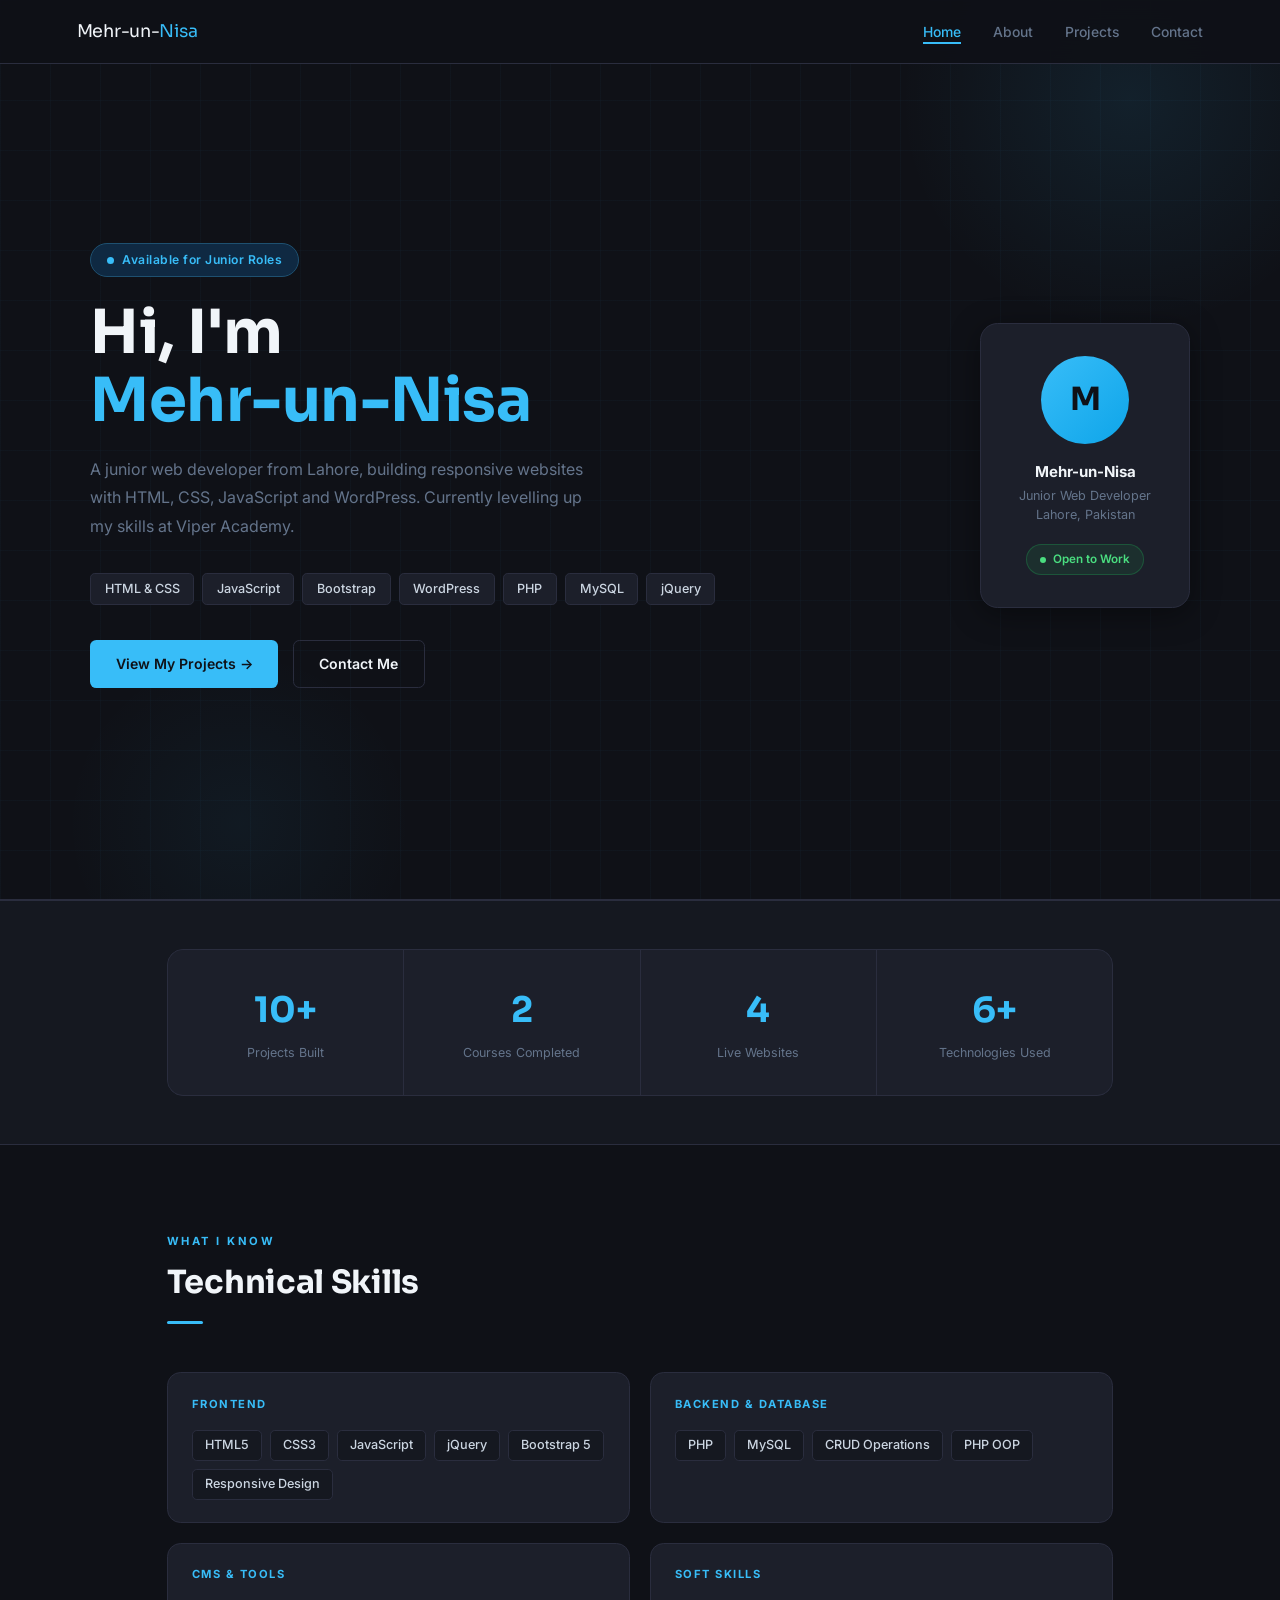
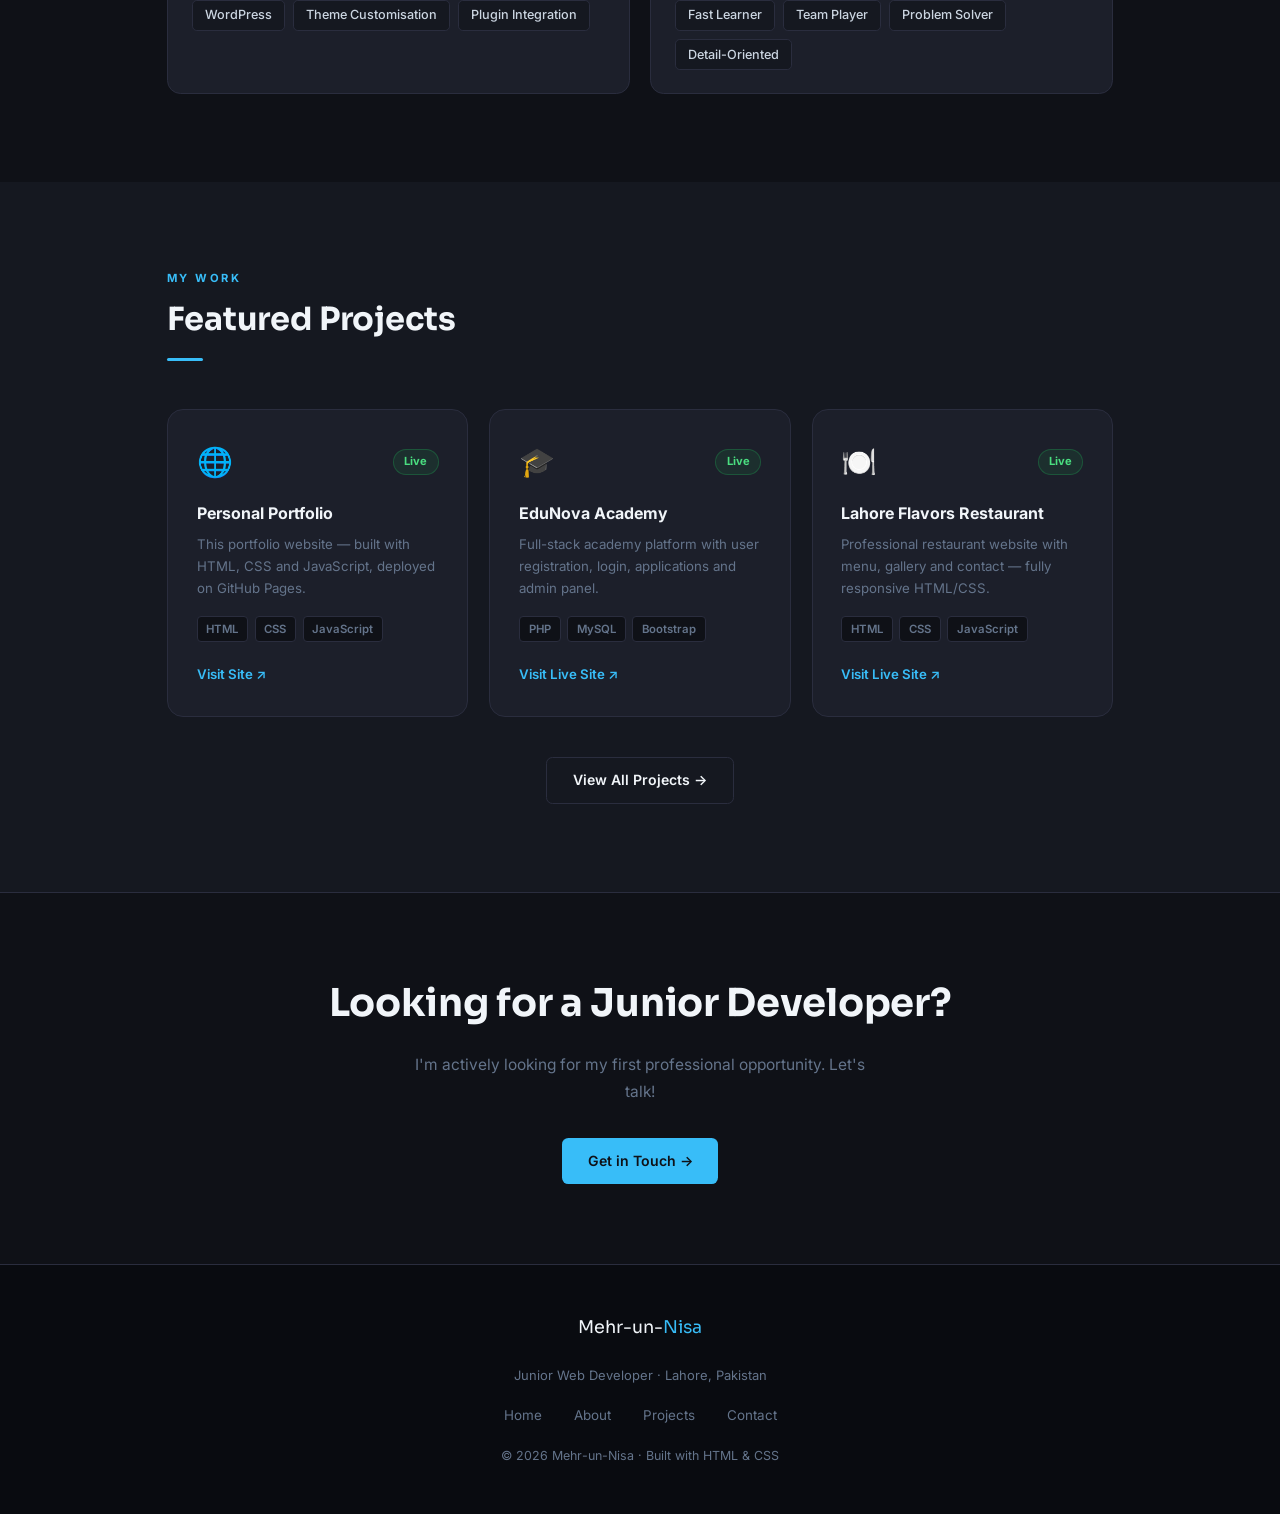
==== commit e98141d9: "Add files via upload" ====
--- a/index.html
+++ b/index.html
@@ -65,7 +65,7 @@
         <div class="stat-lbl">Courses Completed</div>
       </div>
       <div class="stat-box fade">
-        <div class="stat-num">3</div>
+        <div class="stat-num">4</div>
         <div class="stat-lbl">Live Websites</div>
       </div>
       <div class="stat-box fade">
@@ -149,7 +149,7 @@
         <div class="feat-techs">
           <span class="tech">PHP</span><span class="tech">MySQL</span><span class="tech">Bootstrap</span>
         </div>
-        <a href="http://edunova.free.nf" target="_blank" class="feat-link">Visit Live Site ↗</a>
+        <a href="https://edunova-production-ad3c.up.railway.app" target="_blank" class="feat-link">Visit Live Site ↗</a>
       </div>
       <div class="feat-card fade d2">
         <div class="feat-card-top">
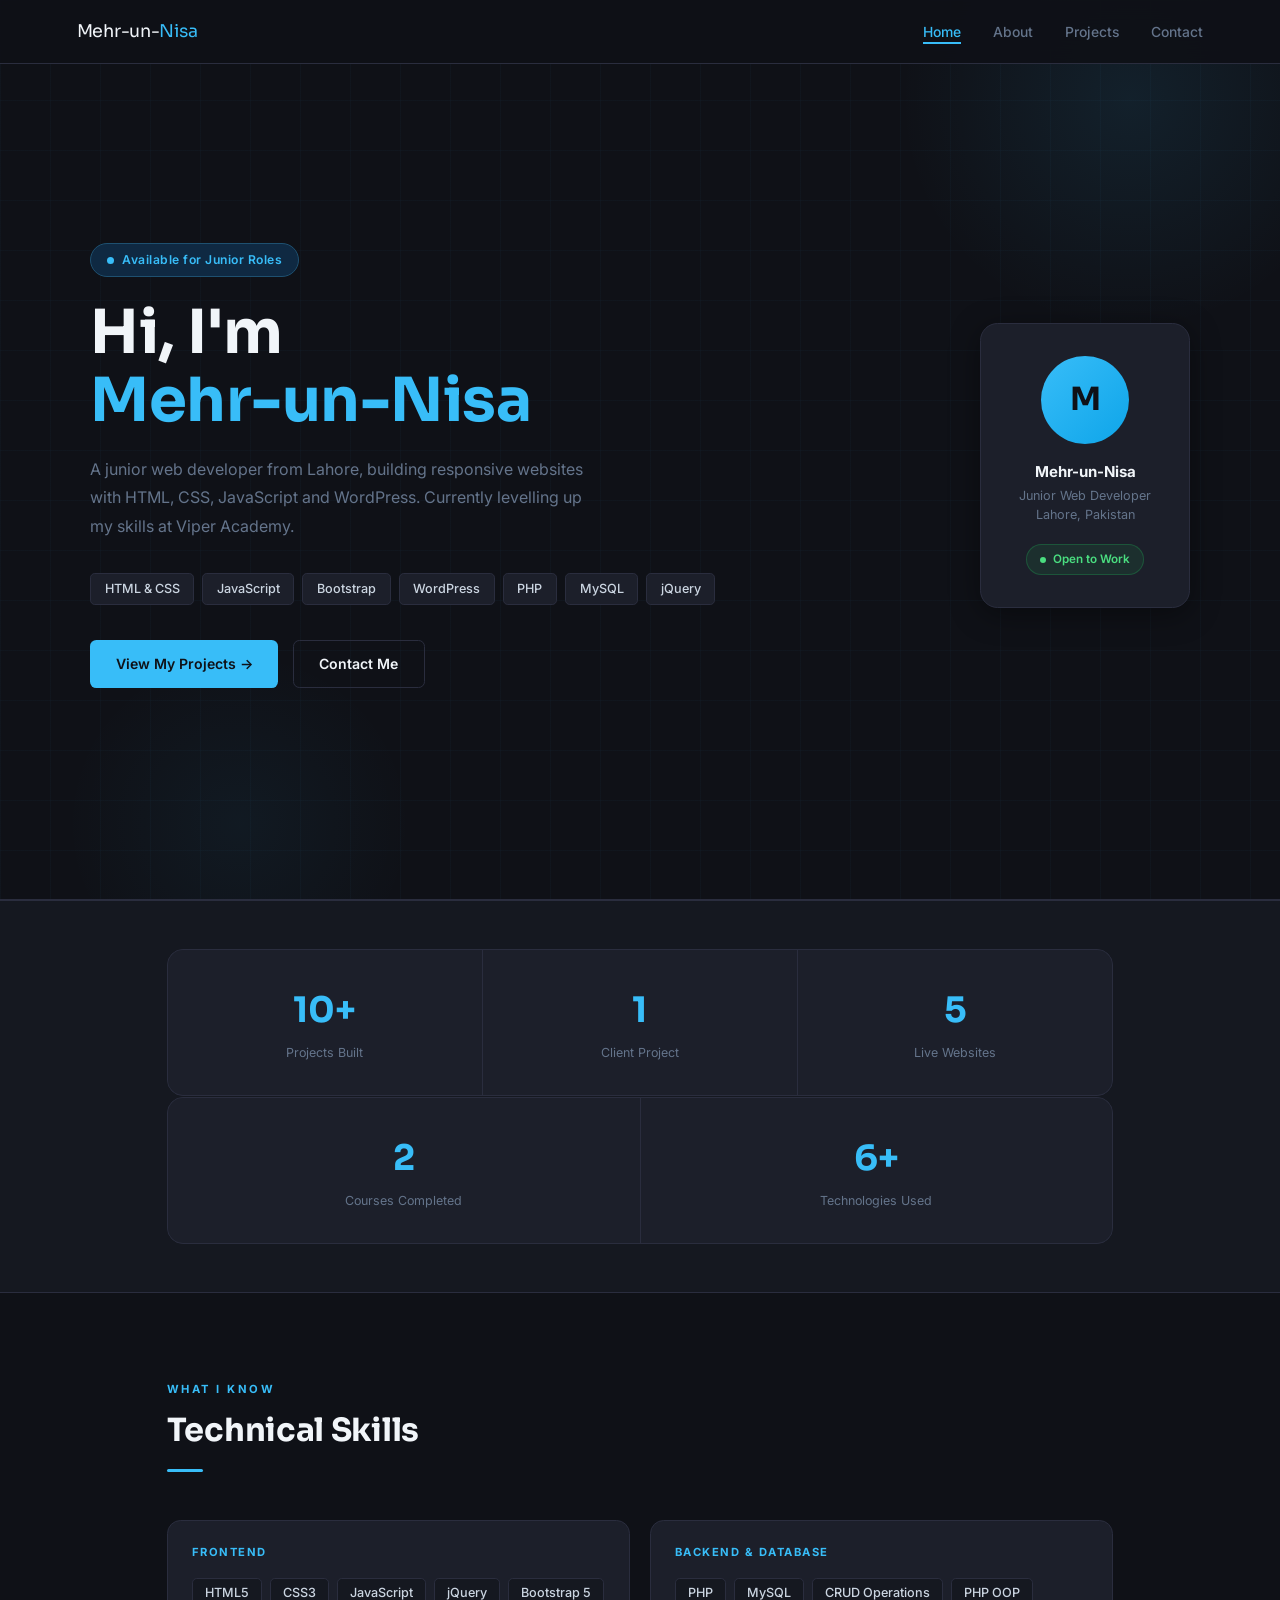
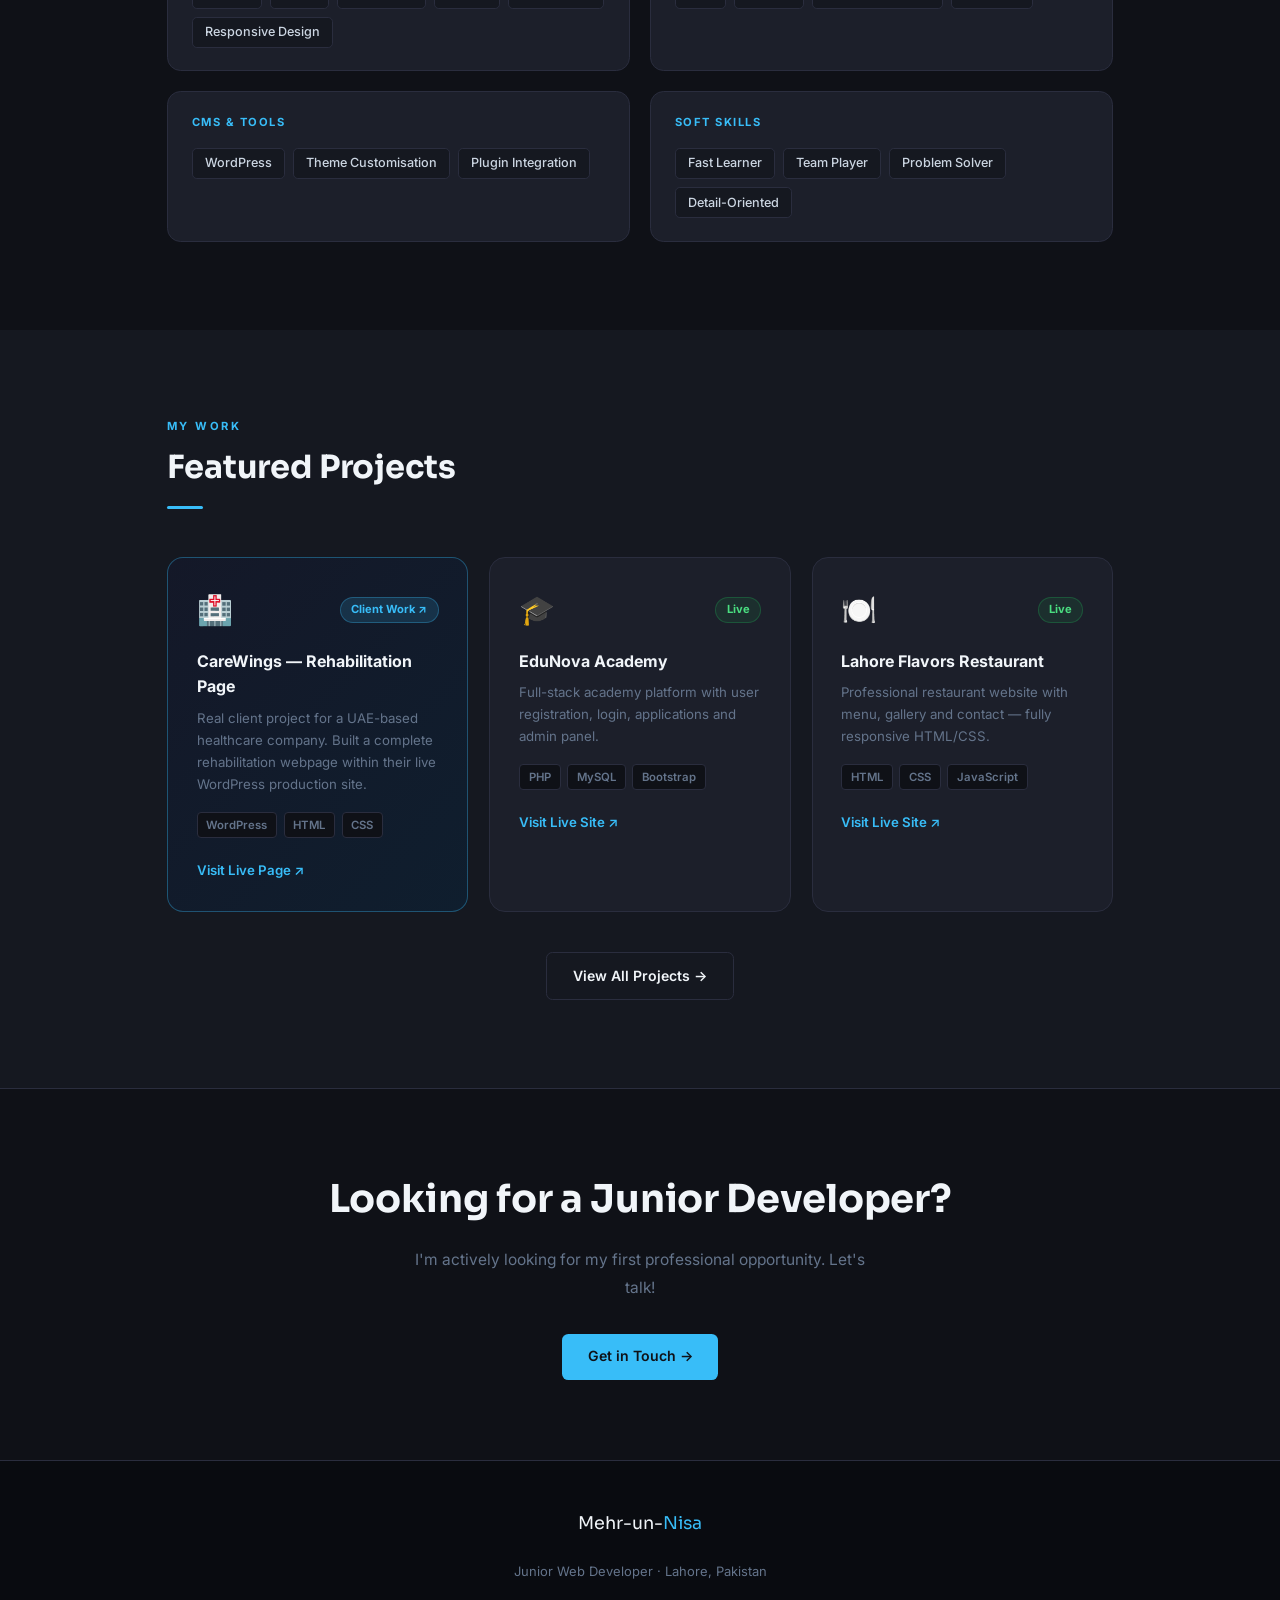
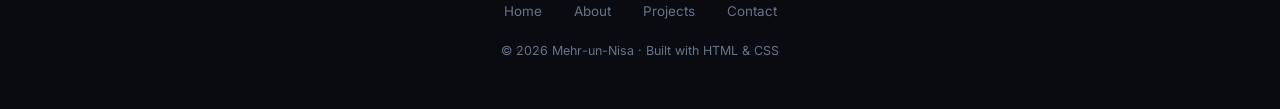
==== commit 2b077f52: "Add files via upload" ====
--- a/index.html
+++ b/index.html
@@ -55,18 +55,24 @@
 <!-- QUICK STATS -->
 <section class="stats-section">
   <div class="container">
-    <div class="stats-row">
+    <div class="stats-row" style="grid-template-columns:repeat(3,1fr);">
       <div class="stat-box fade">
         <div class="stat-num">10+</div>
         <div class="stat-lbl">Projects Built</div>
       </div>
       <div class="stat-box fade">
+        <div class="stat-num">1</div>
+        <div class="stat-lbl">Client Project</div>
+      </div>
+      <div class="stat-box fade">
+        <div class="stat-num">5</div>
+        <div class="stat-lbl">Live Websites</div>
+      </div>
+    </div>
+    <div class="stats-row" style="grid-template-columns:repeat(2,1fr);margin-top:1px;">
+      <div class="stat-box fade">
         <div class="stat-num">2</div>
         <div class="stat-lbl">Courses Completed</div>
-      </div>
-      <div class="stat-box fade">
-        <div class="stat-num">4</div>
-        <div class="stat-lbl">Live Websites</div>
       </div>
       <div class="stat-box fade">
         <div class="stat-num">6+</div>
@@ -127,17 +133,17 @@
       <div class="sec-line"></div>
     </div>
     <div class="featured-grid">
-      <div class="feat-card fade">
+      <div class="feat-card fade" style="border-color:rgba(56,189,248,0.35);background:linear-gradient(135deg,#141828,#0F1E2E);">
         <div class="feat-card-top">
-          <div class="feat-icon">🌐</div>
-          <span class="live-pill">Live</span>
-        </div>
-        <h3>Personal Portfolio</h3>
-        <p>This portfolio website — built with HTML, CSS and JavaScript, deployed on GitHub Pages.</p>
+          <div class="feat-icon">🏥</div>
+          <span class="live-pill" style="background:rgba(56,189,248,0.15);color:var(--accent);border:1px solid rgba(56,189,248,0.3);">Client Work ↗</span>
+        </div>
+        <h3 style="color:#F1F5F9;">CareWings — Rehabilitation Page</h3>
+        <p>Real client project for a UAE-based healthcare company. Built a complete rehabilitation webpage within their live WordPress production site.</p>
         <div class="feat-techs">
-          <span class="tech">HTML</span><span class="tech">CSS</span><span class="tech">JavaScript</span>
-        </div>
-        <a href="https://mehr-un-nisa07.github.io/" target="_blank" class="feat-link">Visit Site ↗</a>
+          <span class="tech">WordPress</span><span class="tech">HTML</span><span class="tech">CSS</span>
+        </div>
+        <a href="https://carewings.ae/rehabilitation/" target="_blank" class="feat-link">Visit Live Page ↗</a>
       </div>
       <div class="feat-card fade d1">
         <div class="feat-card-top">
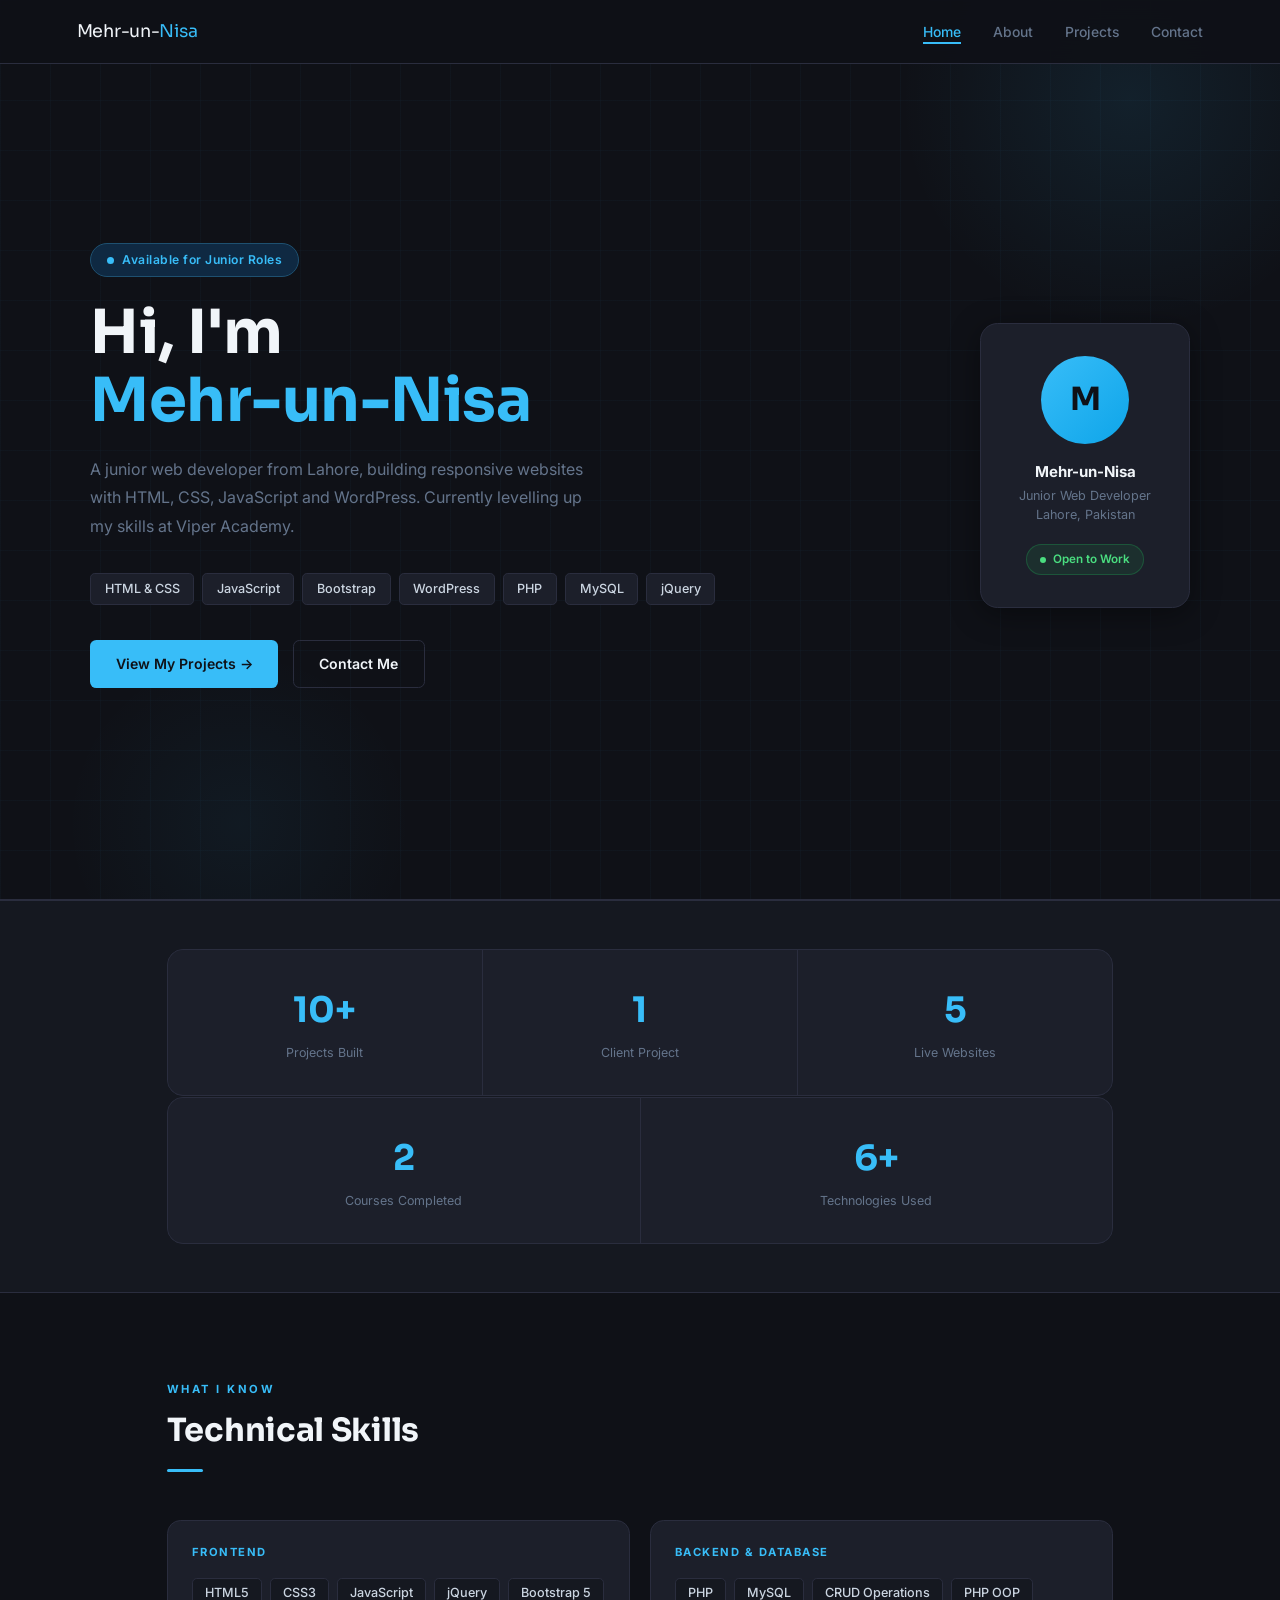
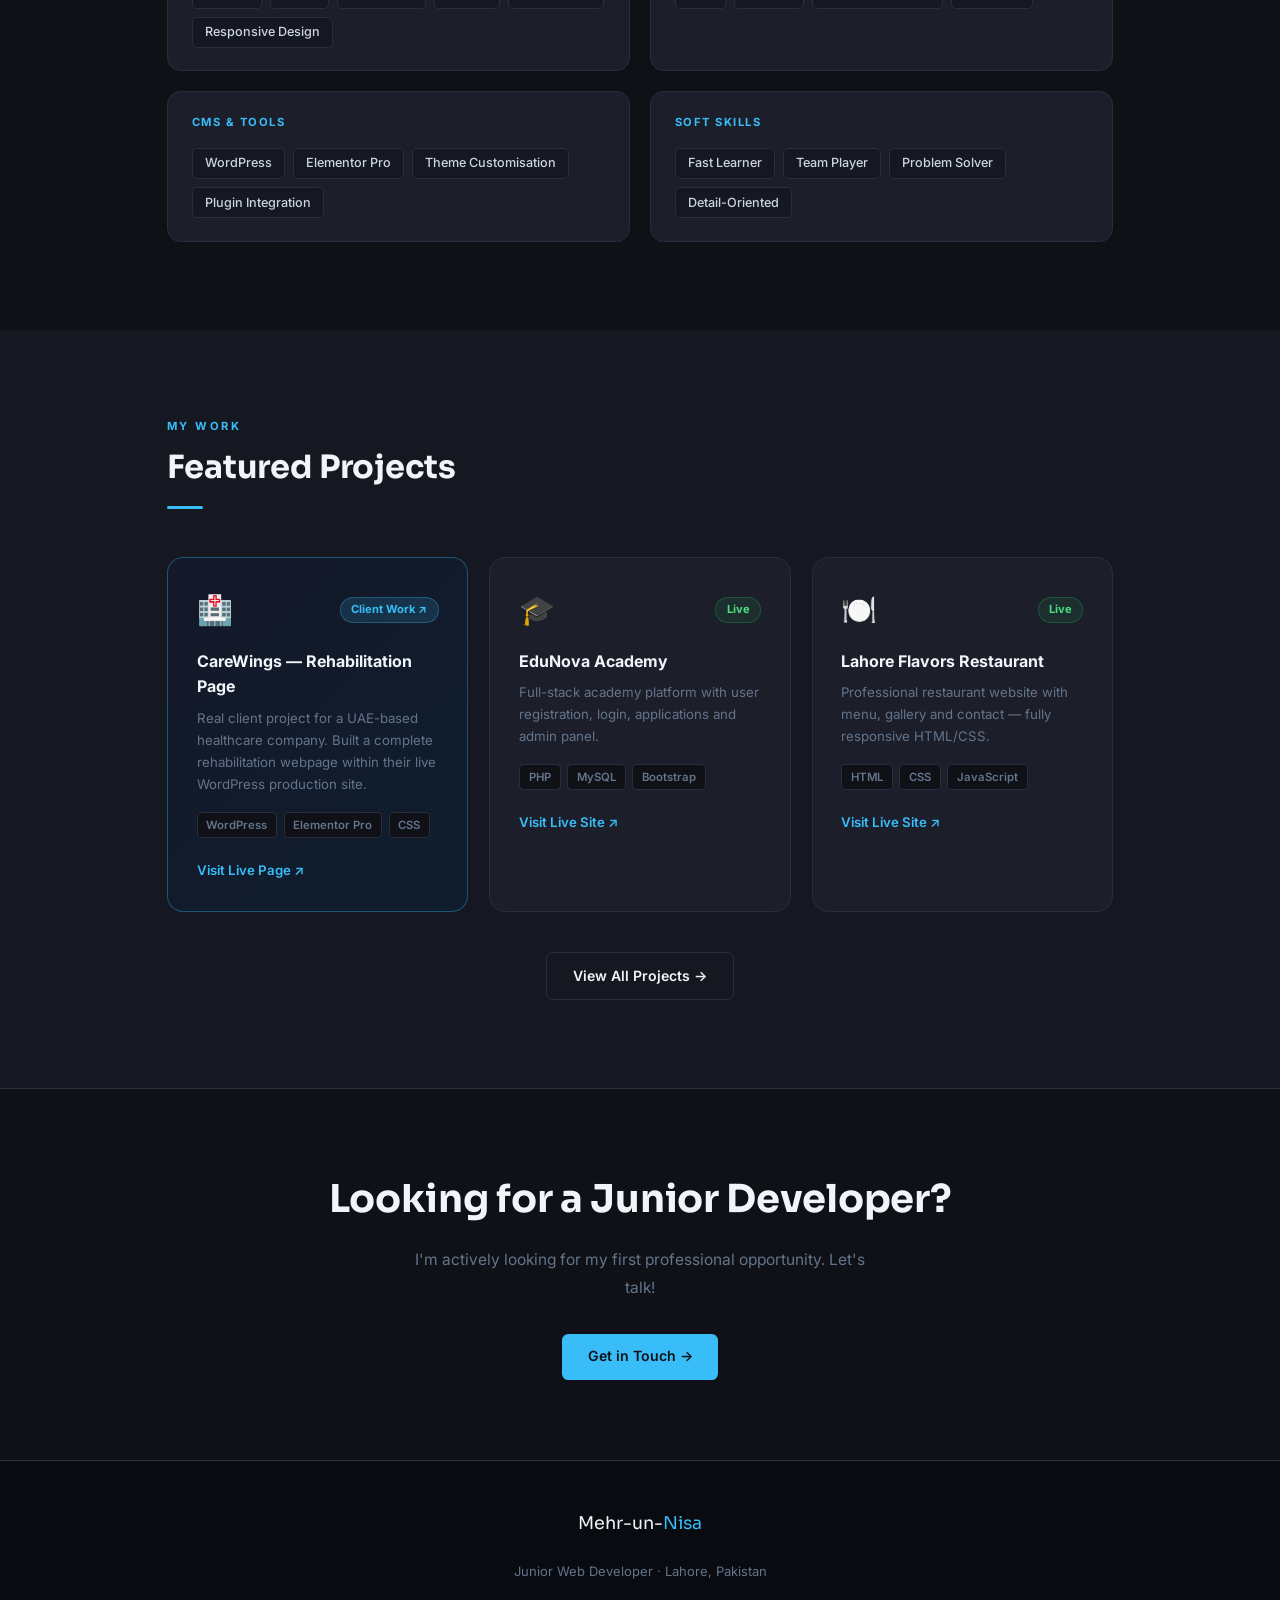
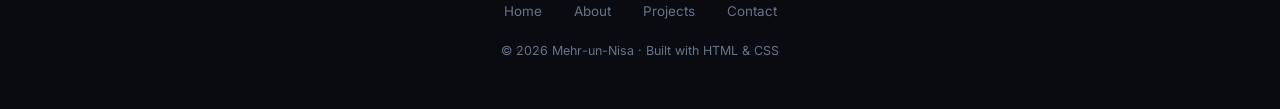
==== commit 50a15e00: "Add files via upload" ====
--- a/index.html
+++ b/index.html
@@ -109,7 +109,7 @@
       <div class="skill-box fade d2">
         <div class="skill-box-title">CMS & Tools</div>
         <div class="skill-tags">
-          <span class="skill-tag">WordPress</span><span class="skill-tag">Theme Customisation</span>
+          <span class="skill-tag">WordPress</span><span class="skill-tag">Elementor Pro</span><span class="skill-tag">Theme Customisation</span>
           <span class="skill-tag">Plugin Integration</span>
         </div>
       </div>
@@ -141,7 +141,7 @@
         <h3 style="color:#F1F5F9;">CareWings — Rehabilitation Page</h3>
         <p>Real client project for a UAE-based healthcare company. Built a complete rehabilitation webpage within their live WordPress production site.</p>
         <div class="feat-techs">
-          <span class="tech">WordPress</span><span class="tech">HTML</span><span class="tech">CSS</span>
+          <span class="tech">WordPress</span><span class="tech">Elementor Pro</span><span class="tech">CSS</span>
         </div>
         <a href="https://carewings.ae/rehabilitation/" target="_blank" class="feat-link">Visit Live Page ↗</a>
       </div>
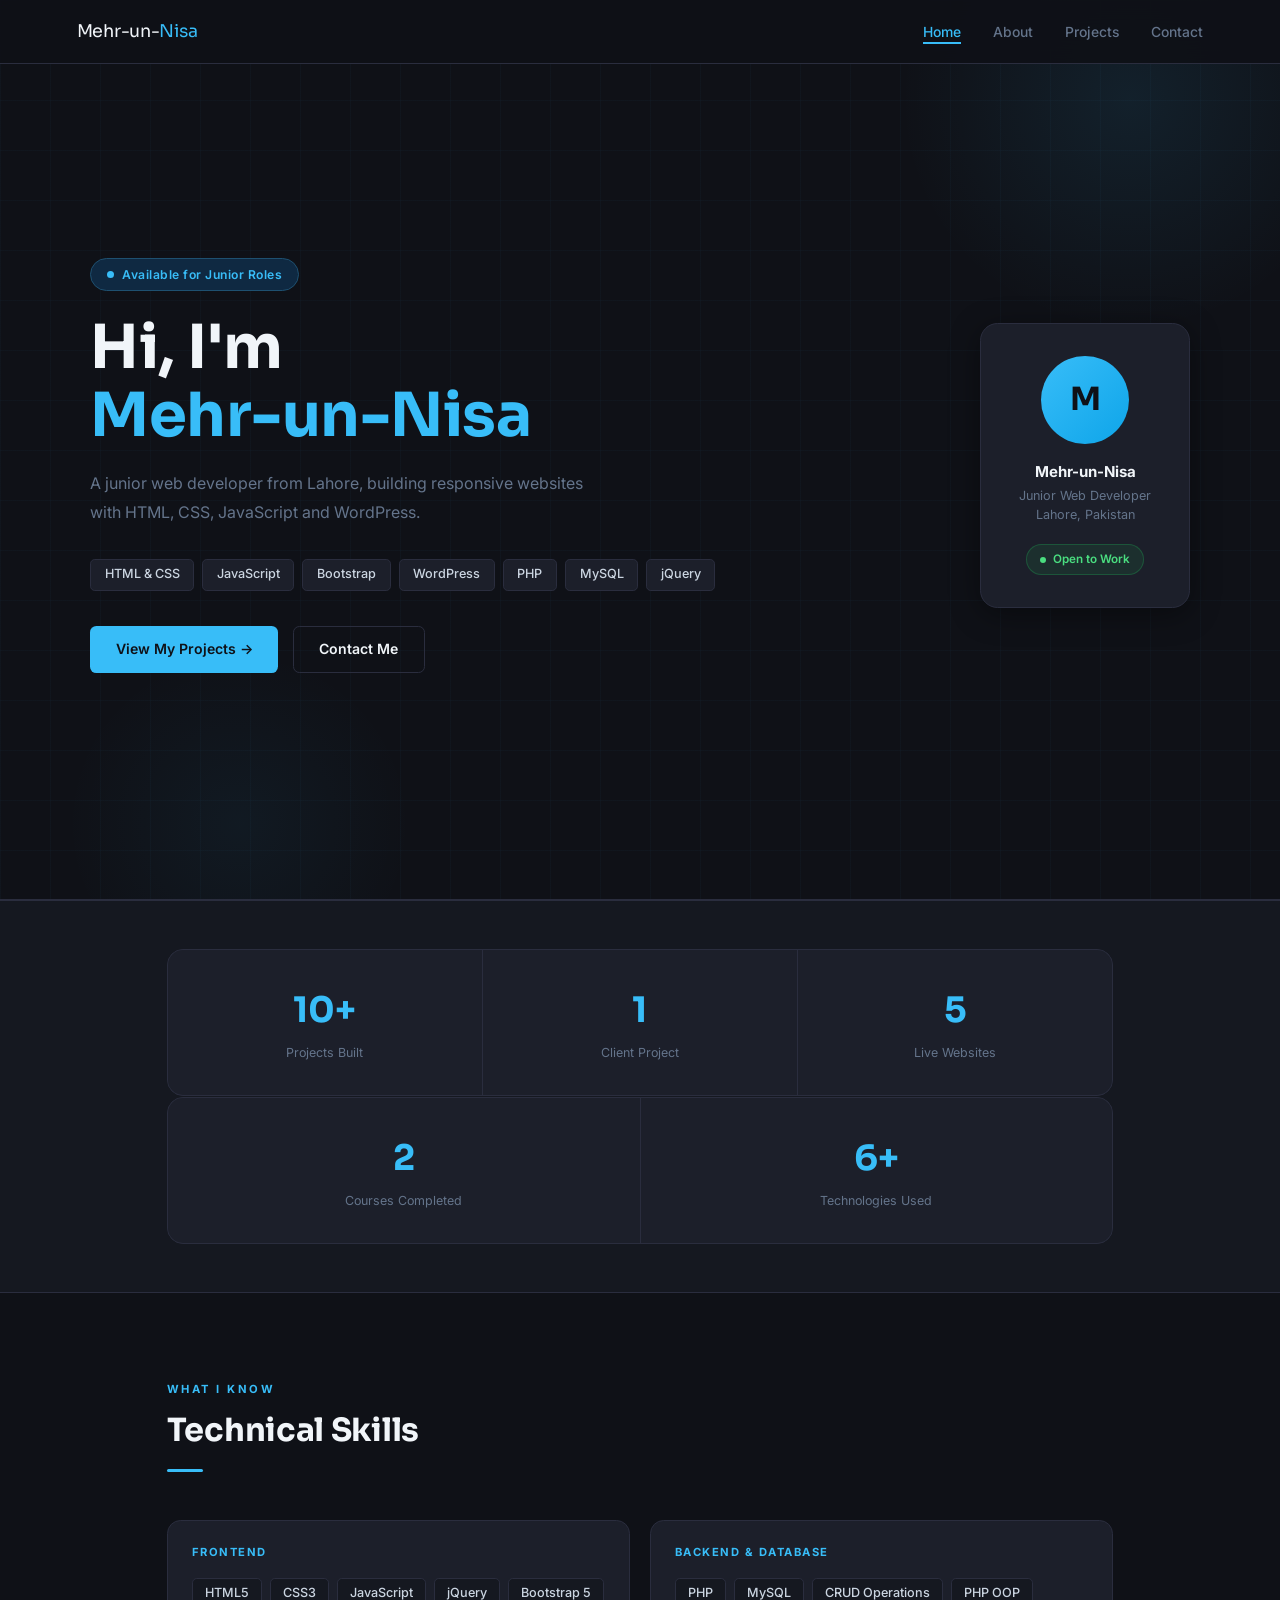
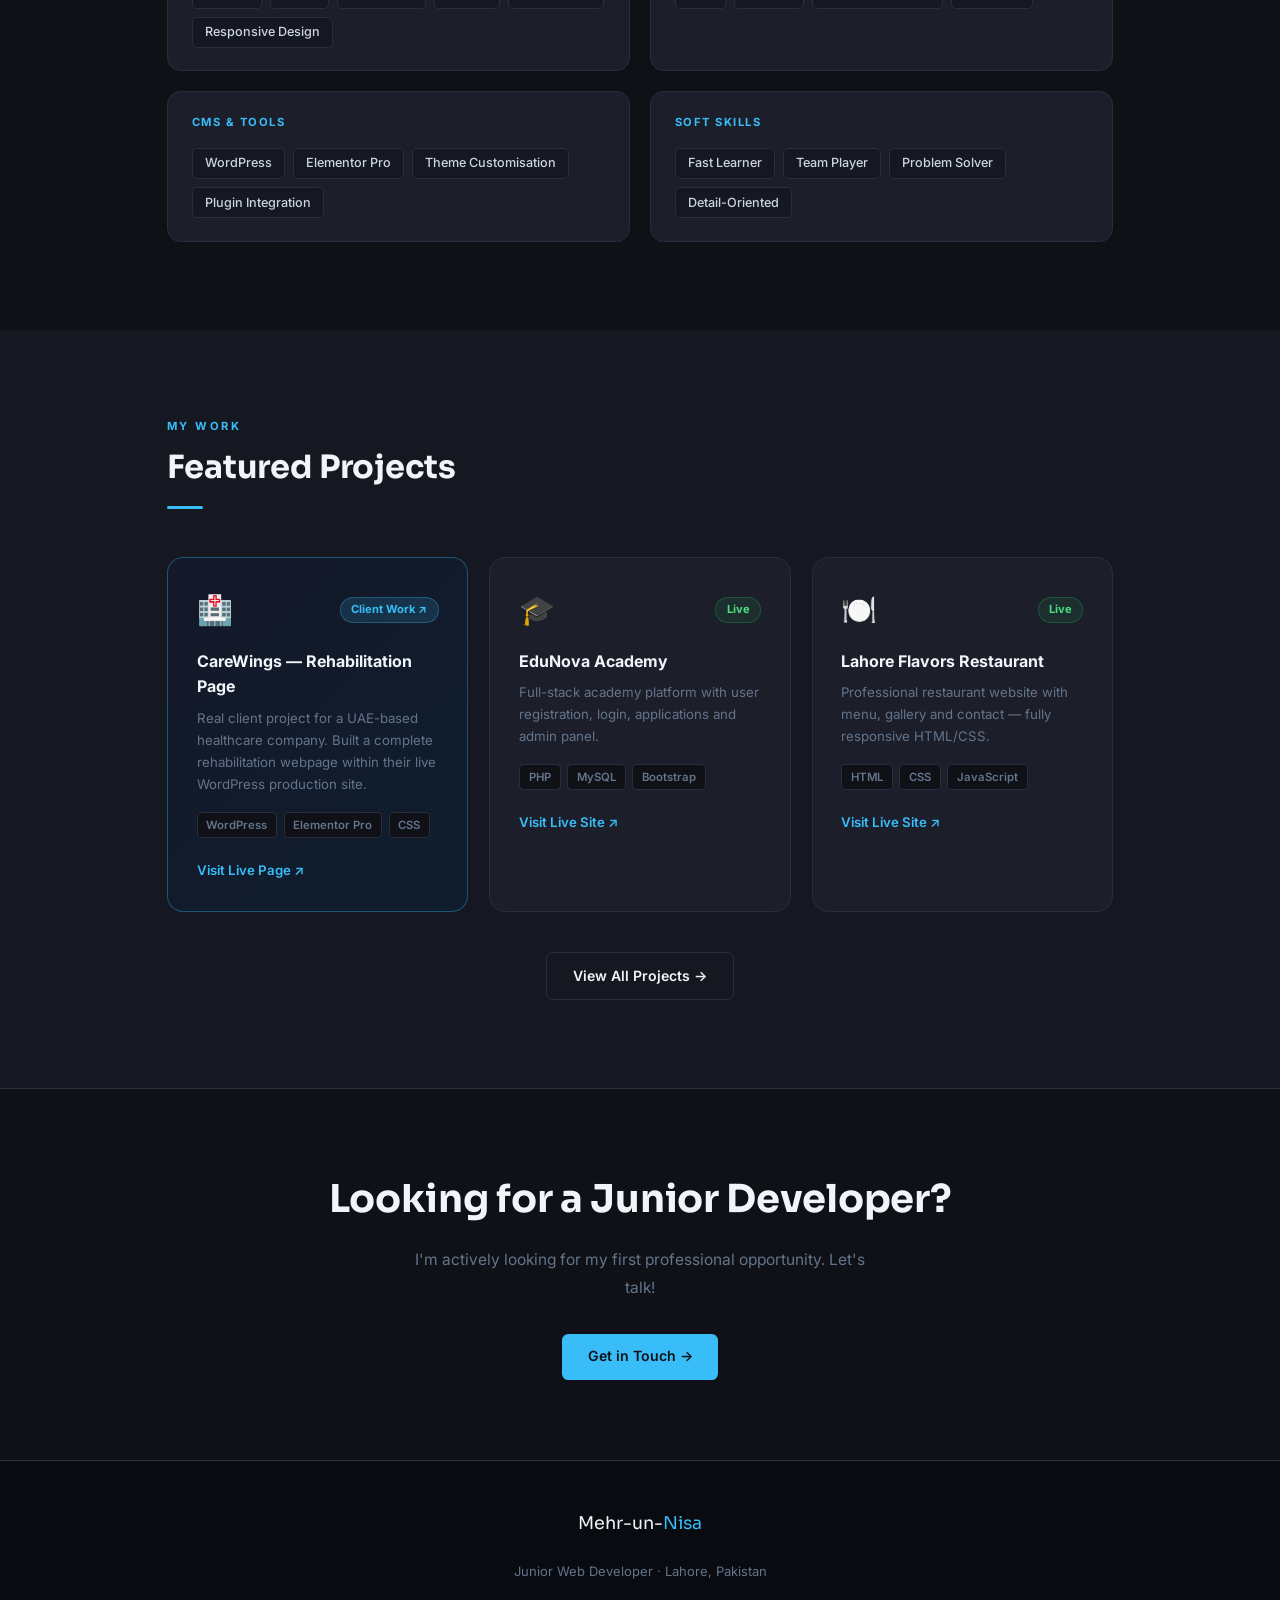
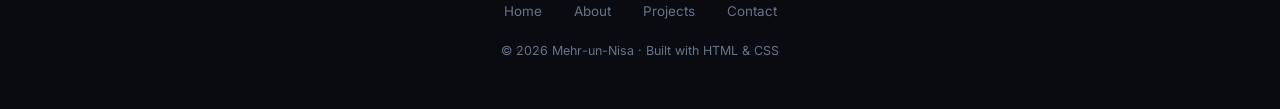
==== commit 37a43a94: "Update index.html" ====
--- a/index.html
+++ b/index.html
@@ -28,7 +28,7 @@
     <div class="hero-text">
       <div class="hero-pill">Available for Junior Roles</div>
       <h1>Hi, I'm<br><span>Mehr-un-Nisa</span></h1>
-      <p class="hero-sub">A junior web developer from Lahore, building responsive websites with HTML, CSS, JavaScript and WordPress. Currently levelling up my skills at Viper Academy.</p>
+      <p class="hero-sub">A junior web developer from Lahore, building responsive websites with HTML, CSS, JavaScript and WordPress.</p>
       <div class="hero-chips">
         <span class="chip">HTML & CSS</span>
         <span class="chip">JavaScript</span>
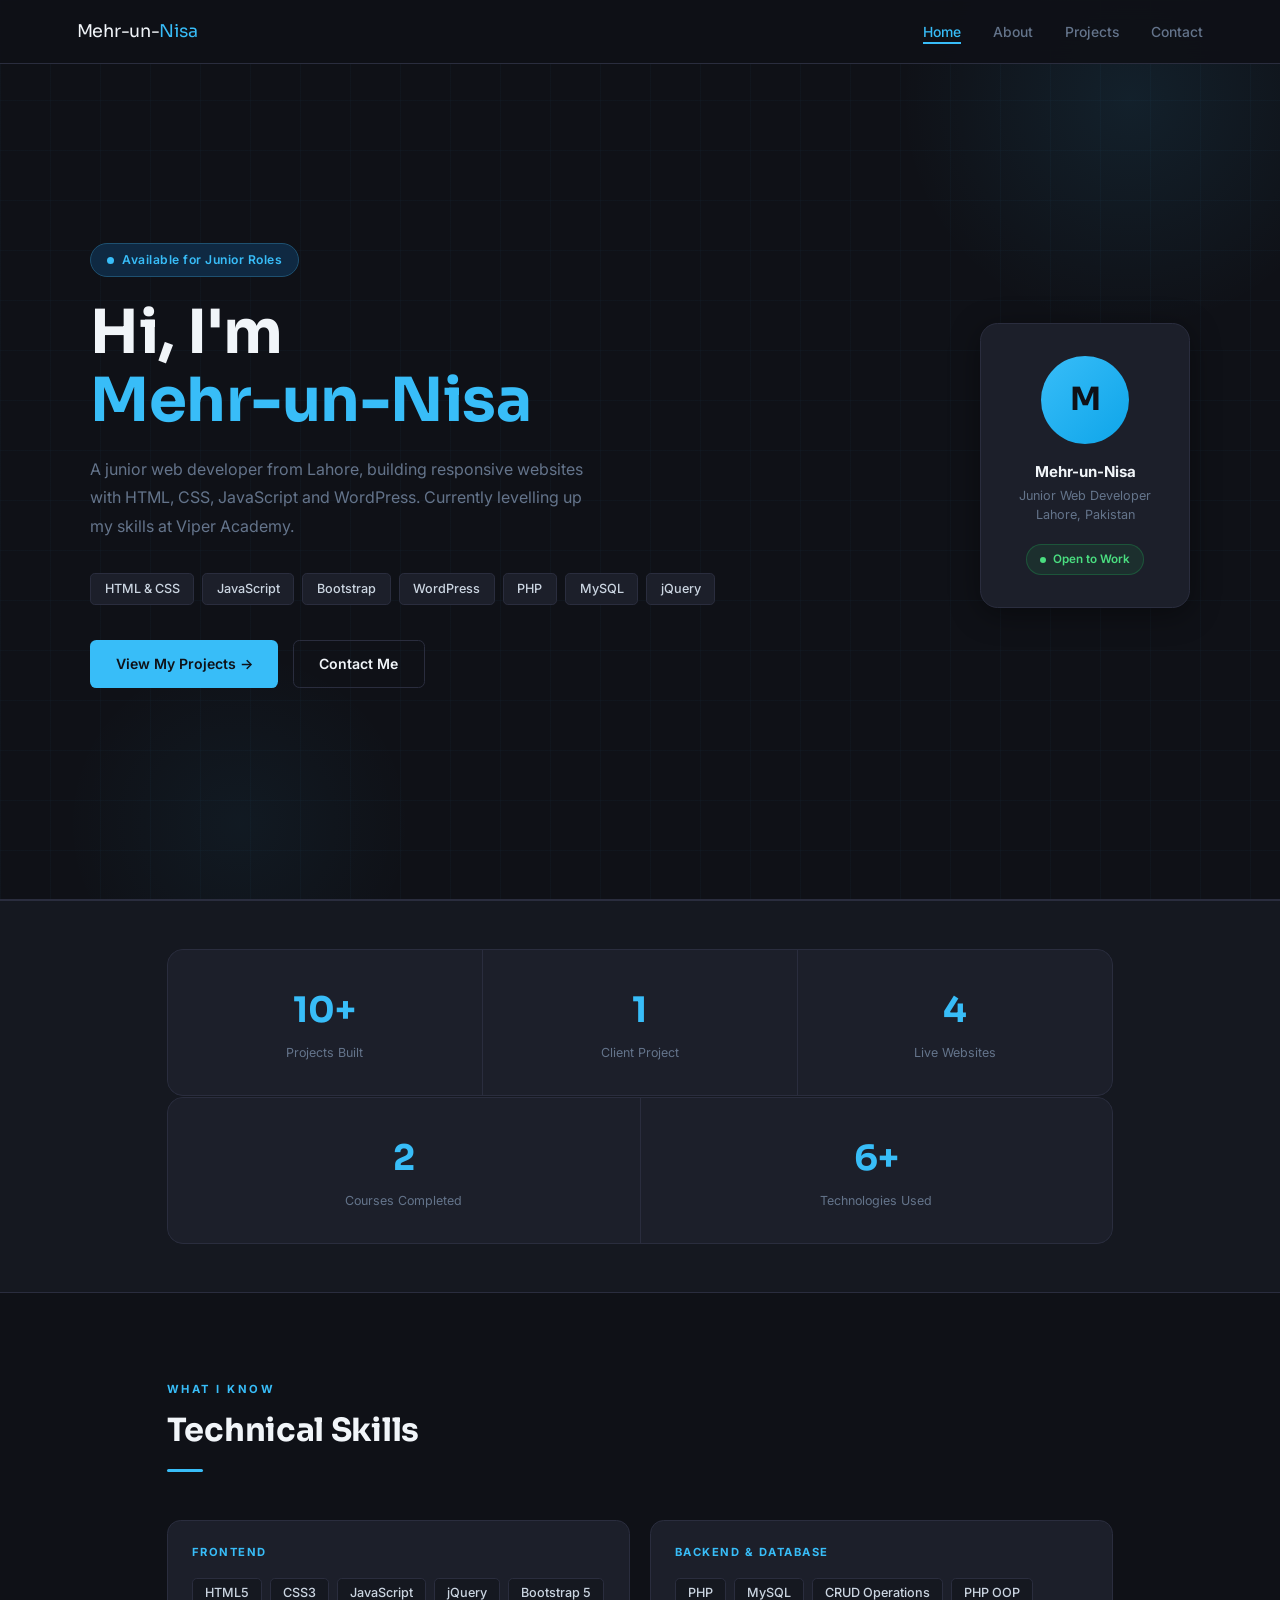
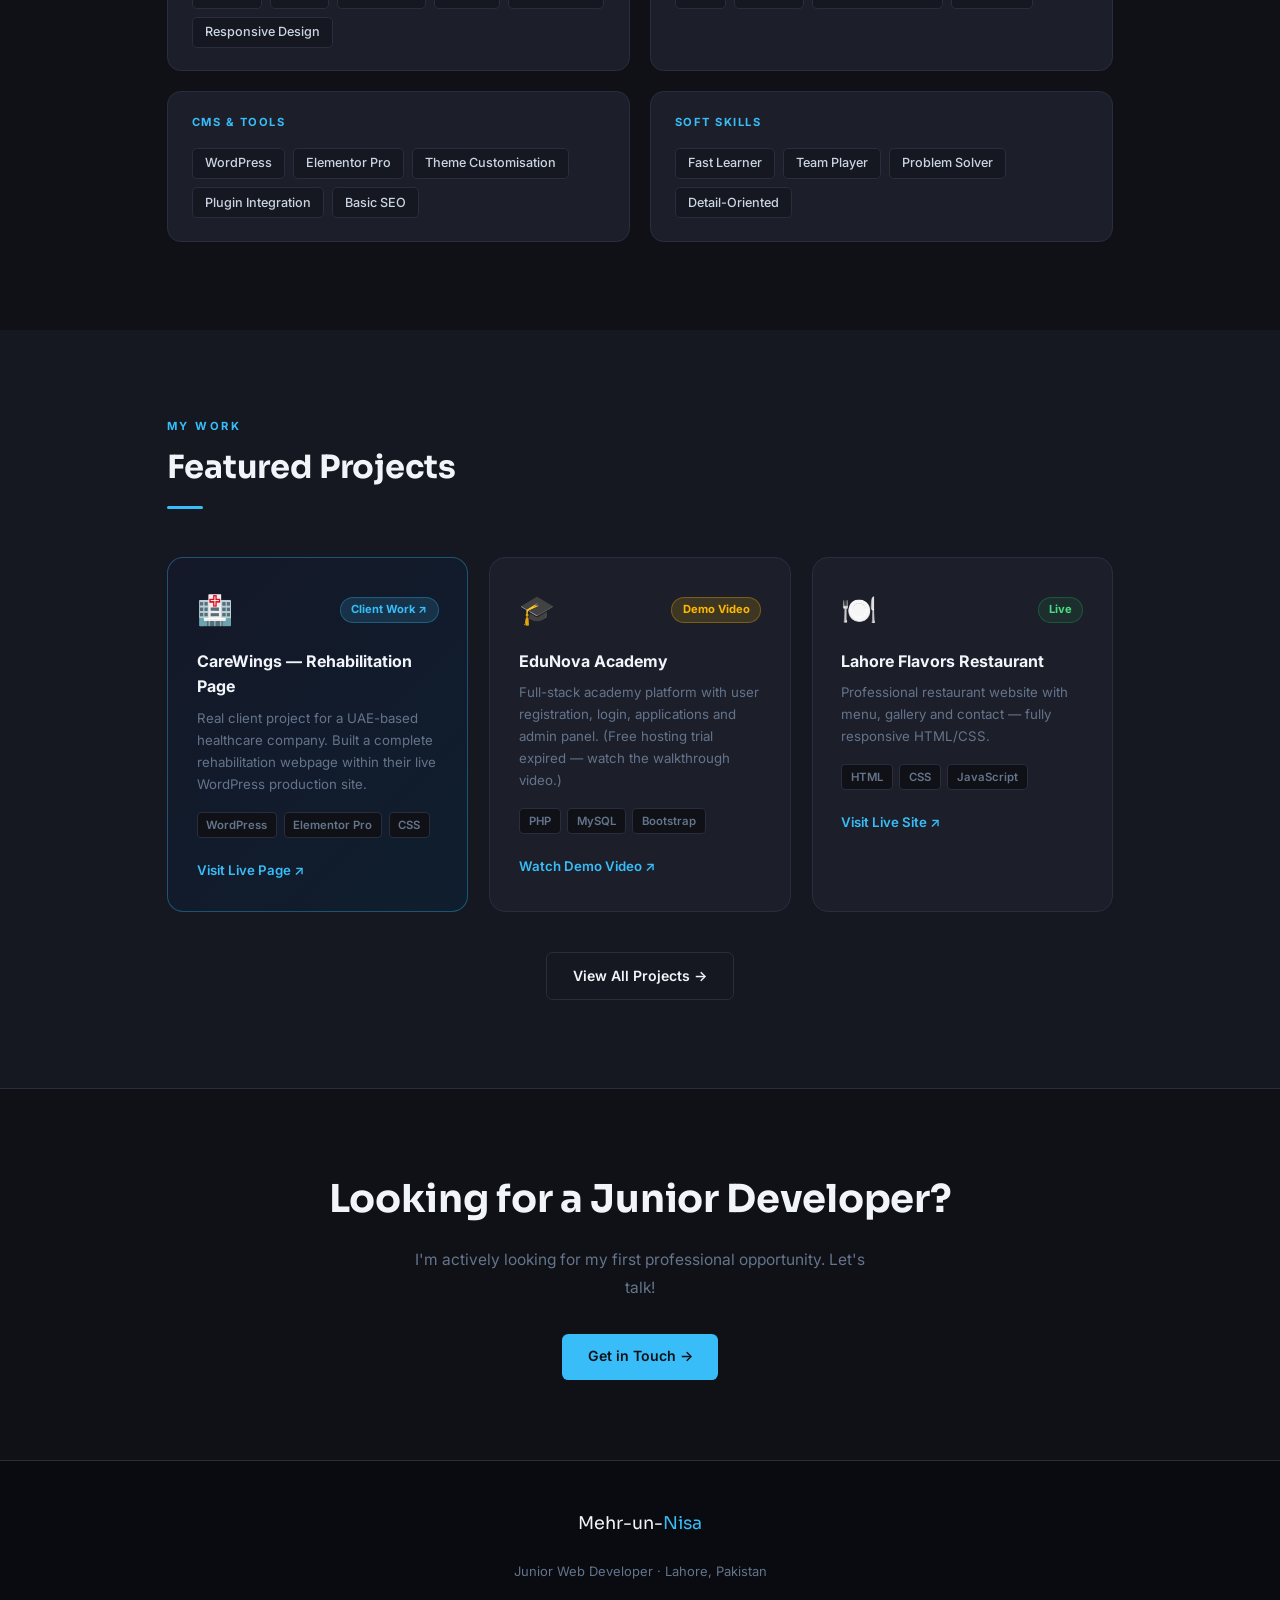
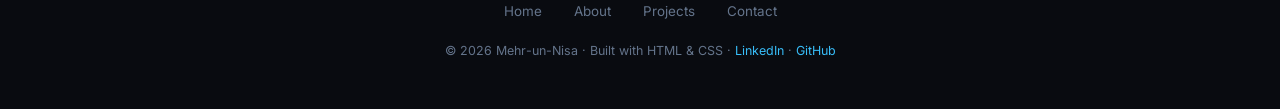
==== commit 61d6c0e2: "Add files via upload" ====
--- a/index.html
+++ b/index.html
@@ -28,7 +28,7 @@
     <div class="hero-text">
       <div class="hero-pill">Available for Junior Roles</div>
       <h1>Hi, I'm<br><span>Mehr-un-Nisa</span></h1>
-      <p class="hero-sub">A junior web developer from Lahore, building responsive websites with HTML, CSS, JavaScript and WordPress.</p>
+      <p class="hero-sub">A junior web developer from Lahore, building responsive websites with HTML, CSS, JavaScript and WordPress. Currently levelling up my skills at Viper Academy.</p>
       <div class="hero-chips">
         <span class="chip">HTML & CSS</span>
         <span class="chip">JavaScript</span>
@@ -65,7 +65,7 @@
         <div class="stat-lbl">Client Project</div>
       </div>
       <div class="stat-box fade">
-        <div class="stat-num">5</div>
+        <div class="stat-num">4</div>
         <div class="stat-lbl">Live Websites</div>
       </div>
     </div>
@@ -110,7 +110,7 @@
         <div class="skill-box-title">CMS & Tools</div>
         <div class="skill-tags">
           <span class="skill-tag">WordPress</span><span class="skill-tag">Elementor Pro</span><span class="skill-tag">Theme Customisation</span>
-          <span class="skill-tag">Plugin Integration</span>
+          <span class="skill-tag">Plugin Integration</span><span class="skill-tag">Basic SEO</span>
         </div>
       </div>
       <div class="skill-box fade d3">
@@ -148,14 +148,14 @@
       <div class="feat-card fade d1">
         <div class="feat-card-top">
           <div class="feat-icon">🎓</div>
-          <span class="live-pill">Live</span>
+          <span class="live-pill" style="background:rgba(255,184,0,0.15);color:#FFB800;border:1px solid rgba(255,184,0,0.3);">Demo Video</span>
         </div>
         <h3>EduNova Academy</h3>
-        <p>Full-stack academy platform with user registration, login, applications and admin panel.</p>
+        <p>Full-stack academy platform with user registration, login, applications and admin panel. (Free hosting trial expired — watch the walkthrough video.)</p>
         <div class="feat-techs">
           <span class="tech">PHP</span><span class="tech">MySQL</span><span class="tech">Bootstrap</span>
         </div>
-        <a href="https://edunova-production-ad3c.up.railway.app" target="_blank" class="feat-link">Visit Live Site ↗</a>
+        <a href="https://youtu.be/TCni1W_PcZE" target="_blank" class="feat-link">Watch Demo Video ↗</a>
       </div>
       <div class="feat-card fade d2">
         <div class="feat-card-top">
@@ -197,7 +197,7 @@
       <a href="projects.html">Projects</a>
       <a href="contact.html">Contact</a>
     </div>
-    <p class="footer-copy">© 2026 Mehr-un-Nisa · Built with HTML & CSS</p>
+    <p class="footer-copy">© 2026 Mehr-un-Nisa · Built with HTML & CSS · <a href="https://www.linkedin.com/in/mehr-un-nisa-aslam-77a443415/" target="_blank" style="color:var(--accent);text-decoration:none;">LinkedIn</a> · <a href="https://github.com/mehr-un-nisa07" target="_blank" style="color:var(--accent);text-decoration:none;">GitHub</a></p>
   </div>
 </footer>
 
